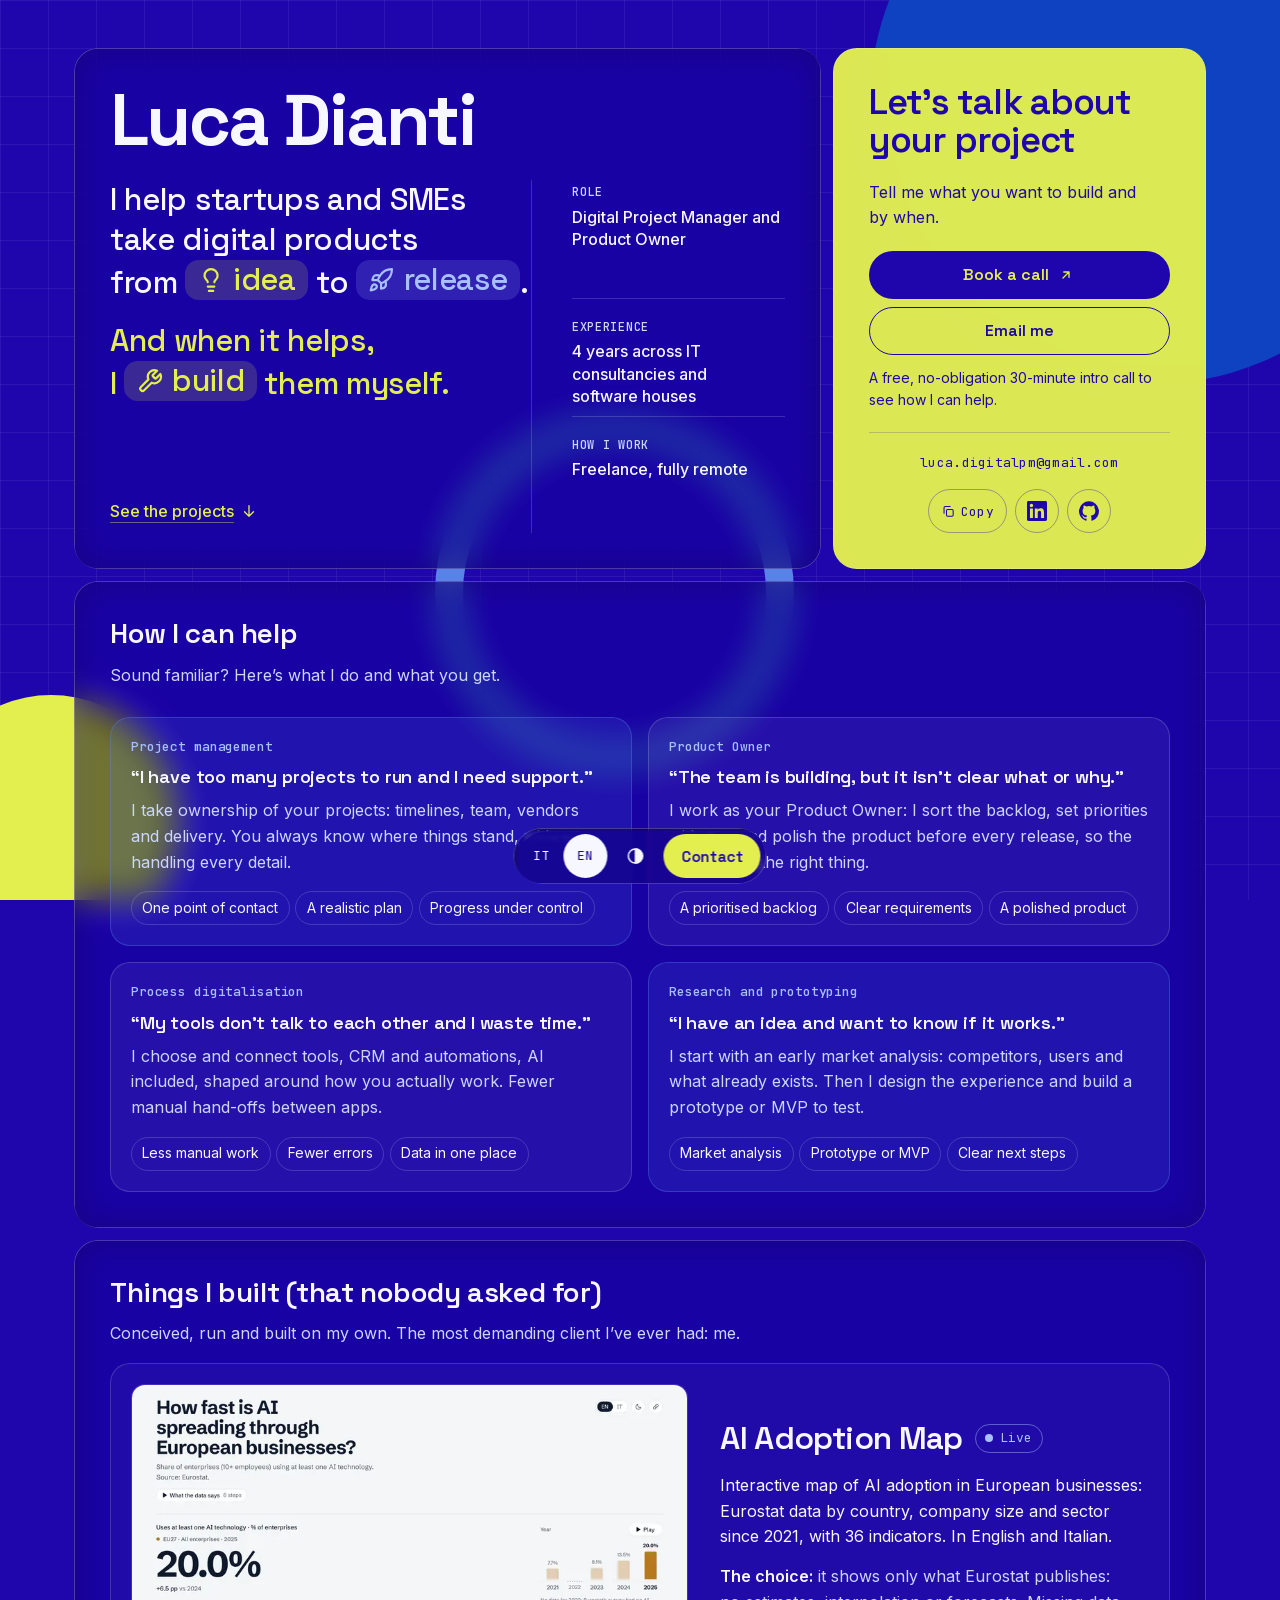
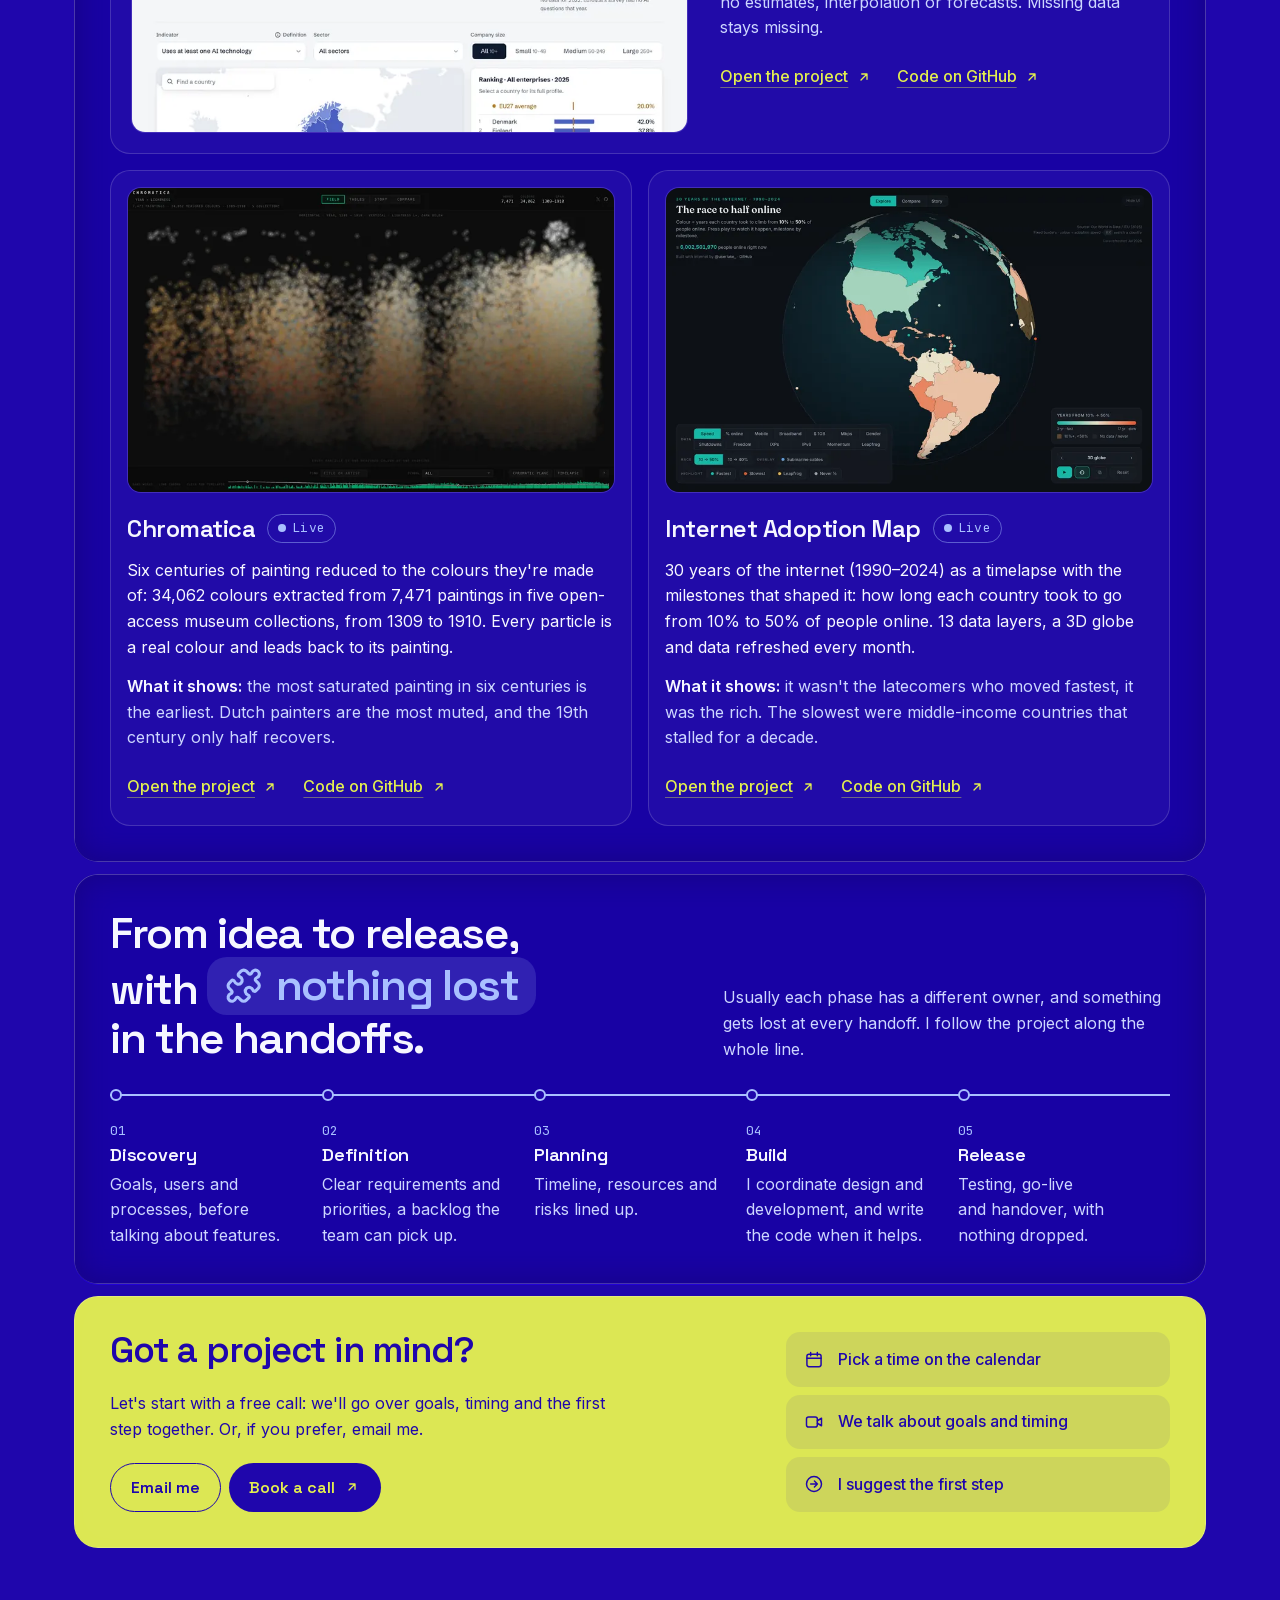
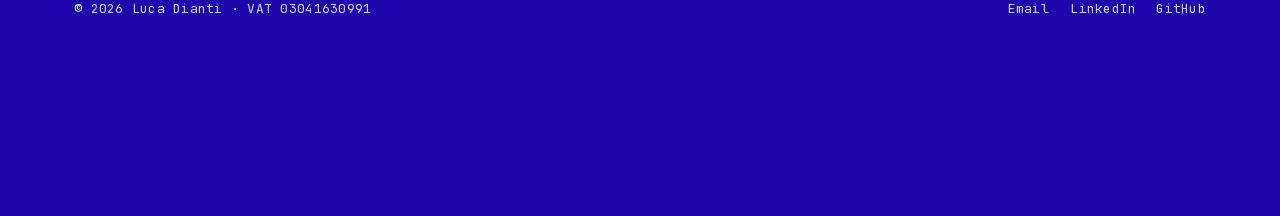
==== en/index.html @ 65075422 "Desktop: presentazione e contatti in proporzione 2:1 (contatti più largo) Co-Authored-By: Claude Opu" ====
<!doctype html>
<html lang="en">
<head>
  <meta charset="utf-8">
  <meta name="viewport" content="width=device-width, initial-scale=1">
  <title>Luca Dianti | Freelance Digital Project Manager &amp; Product Owner</title>
  <meta name="description" content="Freelance Digital Project Manager and Product Owner. I take digital products from 0 to 1 and build them too: full-stack web development, automations and AI integrations.">
  <meta name="theme-color" content="#1F06AC">
  <meta property="og:type" content="website">
  <meta property="og:title" content="Luca Dianti | Project Manager · Product Owner · Product Builder">
  <meta property="og:description" content="I help startups and SMEs take digital products from idea to release. And when it helps, I build them myself.">
  <meta property="og:locale" content="en_GB">
  <!-- URL assoluti richiesti da LinkedIn: aggiornare quando c'è un dominio -->
  <meta property="og:url" content="https://userman12.github.io/personal_portfolio/en/">
  <meta property="og:image" content="https://userman12.github.io/personal_portfolio/assets/og-image-en.png">
  <meta property="og:image:width" content="1200">
  <meta property="og:image:height" content="630">
  <meta property="og:image:alt" content="Luca Dianti: I help startups and SMEs take digital products from idea to release.">
  <meta name="twitter:card" content="summary_large_image">
  <link rel="canonical" href="https://userman12.github.io/personal_portfolio/en/">
  <link rel="alternate" hreflang="it" href="https://userman12.github.io/personal_portfolio/">
  <link rel="alternate" hreflang="en" href="https://userman12.github.io/personal_portfolio/en/">
  <link rel="alternate" hreflang="x-default" href="https://userman12.github.io/personal_portfolio/">
  <link rel="prefetch" href="../">
  <!-- Il browser non disegna la pagina finché non arriva a #ready: niente salto al cambio lingua -->
  <link rel="expect" href="#ready" blocking="render">
  <link rel="icon" href="../favicon.svg" type="image/svg+xml">
  <link rel="preload" href="../assets/fonts/inter-latin.woff2" as="font" type="font/woff2" crossorigin>
  <link rel="preload" href="../assets/fonts/space-grotesk-latin.woff2" as="font" type="font/woff2" crossorigin>
  <link rel="stylesheet" href="../style.css?v=50">
  <script>
    try {
      const t = localStorage.getItem('theme');
      if (t) {
        document.documentElement.dataset.theme = t;
        document.querySelector('meta[name="theme-color"]').content = t === 'light' ? '#f4f5fc' : '#1F06AC';
      }
    } catch (e) {}
  </script>
  <script type="application/ld+json">{"@context": "https://schema.org", "@type": "Person", "name": "Luca Dianti", "jobTitle": "Freelance Digital Project Manager and Product Owner", "description": "I help startups and SMEs take digital products from idea to release.", "url": "https://userman12.github.io/personal_portfolio/en/", "email": "mailto:luca.digitalpm@gmail.com", "address": {"@type": "PostalAddress", "addressCountry": "IT"}, "sameAs": ["https://www.linkedin.com/in/itpm222/", "https://github.com/userman12"]}</script>
</head>
<body>
  <div class="backdrop" aria-hidden="true"><span class="orb orb-1"></span><span class="orb orb-2"></span><span class="ring"></span></div>
  <div class="dock lg-glass" data-lens>
    <nav class="lang mono" aria-label="Language">
      <a href="../" hreflang="it" lang="it">IT</a>
      <a href="./" hreflang="en" aria-current="page">EN</a>
    </nav>
    <button class="icon-btn theme-btn" type="button" aria-label="Light theme" aria-pressed="false">
      <svg viewBox="0 0 24 24" aria-hidden="true"><circle cx="12" cy="12" r="8.5" fill="none" stroke="currentColor" stroke-width="1.75"/><path d="M12 3.5a8.5 8.5 0 0 1 0 17z" fill="currentColor"/></svg>
    </button>
    <a class="dock-cta" href="#contact">Contact</a>
  </div>
  <!-- Barra fissa in alto: compare quando i contatti escono dallo schermo (main.js) -->
  <header class="topbar lg-glass" inert>
    <p class="topbar-id"><strong>Luca Dianti</strong> <span class="mono muted">Digital PM · Product Owner</span></p>
    <a class="pill pill-line topbar-mail" href="mailto:luca.digitalpm@gmail.com?subject=New%20project">Email me</a>
    <a class="pill pill-solid" href="https://calendly.com/luca-digitalpm" target="_blank" rel="noopener">Book a call
      <svg viewBox="0 0 24 24" aria-hidden="true"><path d="M8 16 16 8M9 8h7v7"/></svg>
      <span class="sr-only">(opens in a new tab)</span>
    </a>
  </header>
  <main class="bento">
    <!-- Chi sono -->
    <section class="tile lg-glass tile-intro" aria-labelledby="name">
      <h1 id="name">Luca Dianti</h1>
      <p class="headline">I help startups and SMEs take digital products <span class="nowrap">from <span class="chip"><svg viewBox="0 0 24 24" aria-hidden="true"><path d="M15 14c.2-1 .7-1.7 1.5-2.5 1-.9 1.5-2.2 1.5-3.5A6 6 0 0 0 6 8c0 1 .2 2.2 1.5 3.5.7.7 1.3 1.5 1.5 2.5"/><path d="M9 18h6M10 22h4"/></svg>idea</span> to <span class="chip chip-sky"><svg viewBox="0 0 24 24" aria-hidden="true"><path d="M4.5 16.5c-1.5 1.26-2 5-2 5s3.74-.5 5-2c.71-.84.7-2.13-.09-2.91a2.18 2.18 0 0 0-2.91-.09z"/><path d="m12 15-3-3a22 22 0 0 1 2-3.950A12.88 12.88 0 0 1 22 2c0 2.72-.78 7.5-6 11a22.35 22.35 0 0 1-4 2z"/><path d="M9 12H4s.55-3.03 2-4c1.62-1.08 5 0 5 0M12 15v5s3.03-.55 4-2c1.08-1.62 0-5 0-5"/></svg>release</span>.</span> <em>And when it helps, <span class="nowrap">I <span class="chip"><svg viewBox="0 0 24 24" aria-hidden="true"><path d="M14.7 6.3a1 1 0 0 0 0 1.4l1.6 1.6a1 1 0 0 0 1.4 0l3.77-3.77a6 6 0 0 1-7.94 7.94l-6.91 6.91a2.12 2.12 0 0 1-3-3l6.91-6.91a6 6 0 0 1 7.94-7.94l-3.76 3.76z"/></svg>build</span></span> them myself.</em></p>
      <dl class="facts" aria-label="At a glance">
        <div><dt>Role</dt><dd>Digital Project Manager and Product Owner</dd></div>
        <div><dt>Experience</dt><dd>4 years across IT consultancies and software houses</dd></div>
        <div><dt>How I work</dt><dd>Freelance, fully remote</dd></div>
      </dl>
      <a class="text-link" href="#lab">See the projects
        <svg viewBox="0 0 24 24" aria-hidden="true"><path d="M12 5v14M6 13l6 6 6-6"/></svg>
      </a>
    </section>

    <!-- Contatti -->
    <section class="tile lg-glass tile-cta" aria-labelledby="contact">
      <h2 id="contact" class="cta-title">Let's talk about your project</h2>
      <p class="cta-note">Tell me what you want to build and by when.</p>
      <div class="cta-actions">
        <a class="btn btn-solid" href="https://calendly.com/luca-digitalpm" target="_blank" rel="noopener">Book a call
          <svg viewBox="0 0 24 24" aria-hidden="true"><path d="M8 16 16 8M9 8h7v7"/></svg>
          <span class="sr-only">(opens in a new tab)</span>
        </a>
        <a class="btn btn-line" href="mailto:luca.digitalpm@gmail.com?subject=New%20project">Email me</a>
      </div>
      <p class="cta-hint">A free, no-obligation 30-minute intro call to see how I can help.</p>
      <div class="cta-foot">
        <span class="mono mail">luca.digitalpm@<wbr>gmail.com</span>
        <div class="contact-row">
          <button class="copy-btn mono" type="button" data-copy="luca.digitalpm@gmail.com" data-done="Copied">
            <svg viewBox="0 0 24 24" aria-hidden="true"><rect x="9" y="9" width="11" height="11" rx="2"/><path d="M5 15V6a2 2 0 0 1 2-2h8"/></svg>
            <span class="copy-label">Copy</span>
            <svg class="check" viewBox="0 0 24 24" aria-hidden="true"><path d="M5 12.5l4.5 4.5L19 7.5"/></svg>
          </button>
          <ul class="social-icons">
            <li><a class="icon-btn" href="https://www.linkedin.com/in/itpm222/" target="_blank" rel="noopener" aria-label="LinkedIn (opens in a new tab)">
              <svg viewBox="0 0 24 24" aria-hidden="true" class="fill"><path d="M20.45 20.45h-3.55v-5.57c0-1.33-.03-3.04-1.85-3.04-1.86 0-2.14 1.45-2.14 2.94v5.67H9.35V9h3.41v1.56h.05c.48-.9 1.64-1.85 3.37-1.85 3.6 0 4.27 2.37 4.27 5.46v6.28zM5.34 7.43a2.06 2.06 0 1 1 0-4.13 2.06 2.06 0 0 1 0 4.13zm1.78 13.02H3.56V9h3.56v11.45zM22.23 0H1.77C.79 0 0 .77 0 1.73v20.54C0 23.23.79 24 1.77 24h20.45c.98 0 1.78-.77 1.78-1.73V1.73C24 .77 23.2 0 22.22 0z"/></svg>
            </a></li>
            <li><a class="icon-btn" href="https://github.com/userman12" target="_blank" rel="noopener" aria-label="GitHub (opens in a new tab)">
              <svg viewBox="0 0 24 24" aria-hidden="true" class="fill"><path d="M12 .3a12 12 0 0 0-3.8 23.38c.6.12.82-.26.82-.57l-.01-2.04c-3.34.72-4.04-1.61-4.04-1.61-.55-1.39-1.34-1.76-1.34-1.76-1.09-.74.08-.73.08-.73 1.2.09 1.84 1.24 1.84 1.24 1.07 1.83 2.8 1.3 3.49 1 .11-.78.42-1.3.76-1.6-2.67-.3-5.47-1.33-5.47-5.93 0-1.31.47-2.38 1.24-3.22-.14-.3-.54-1.52.1-3.18 0 0 1.01-.32 3.3 1.23a11.5 11.5 0 0 1 6 0c2.28-1.55 3.29-1.23 3.29-1.23.64 1.66.24 2.88.12 3.18a4.65 4.65 0 0 1 1.23 3.22c0 4.61-2.8 5.63-5.48 5.92.43.37.81 1.1.81 2.22l-.01 3.29c0 .32.21.69.82.57A12 12 0 0 0 12 .3"/></svg>
            </a></li>
          </ul>
        </div>
      </div>
      <p class="sr-only" role="status" aria-live="polite"></p>
    </section>

    <!-- Servizi -->
    <section class="tile lg-glass tile-services" aria-labelledby="services">
      <h2 id="services">How I can help</h2>
      <p class="muted services-intro">Sound familiar? Here’s what I do and what you get.</p>
      <div class="services">
        <article class="service tone-sky">
          <h3 class="mono group-role">Project management</h3>
          <p class="service-need">“I have too many projects to run and I need support.”</p>
          <p class="muted">I take ownership of your projects: timelines, team, vendors and delivery. You always know where things stand, without handling every detail.</p>
          <ul class="service-gets"><li>One point of contact</li><li>A realistic plan</li><li>Progress under control</li></ul>
        </article>
        <article class="service tone-royal">
          <h3 class="mono group-role">Product Owner</h3>
          <p class="service-need">“The team is building, but it isn’t clear what or why.”</p>
          <p class="muted">I work as your Product Owner: I sort the backlog, set priorities with you and polish the product before every release, so the team builds the right thing.</p>
          <ul class="service-gets"><li>A prioritised backlog</li><li>Clear requirements</li><li>A polished product</li></ul>
        </article>
        <article class="service tone-royal">
          <h3 class="mono group-role">Process digitalisation</h3>
          <p class="service-need">“My tools don’t talk to each other and I waste time.”</p>
          <p class="muted">I choose and connect tools, CRM and automations, AI included, shaped around how you actually work. Fewer manual hand-offs between apps.</p>
          <ul class="service-gets"><li>Less manual work</li><li>Fewer errors</li><li>Data in one place</li></ul>
        </article>
        <article class="service tone-sky">
          <h3 class="mono group-role">Research and prototyping</h3>
          <p class="service-need">“I have an idea and want to know if it works.”</p>
          <p class="muted">I start with an early market analysis: competitors, users and what already exists. Then I design the experience and build a prototype or MVP to test.</p>
          <ul class="service-gets"><li>Market analysis</li><li>Prototype or MVP</li><li>Clear next steps</li></ul>
        </article>
      </div>
    </section>

    <!-- Lab -->
    <section class="tile lg-glass tile-lab" id="lab" aria-labelledby="lab-title">
      <h2 id="lab-title">Things I built (that nobody asked for)</h2>
      <p class="muted lab-intro">Conceived, run and built on my own. The most demanding client I’ve ever had: me.</p>
      <div class="projects">
      <article class="project project-hero">
        <a class="shot" href="https://userman12.github.io/ai-adoption-map/" target="_blank" rel="noopener" tabindex="-1" aria-hidden="true">
          <img src="../assets/ai-adoption-map-800.webp" srcset="../assets/ai-adoption-map-800.webp 800w, ../assets/ai-adoption-map-1600.webp 1600w" sizes="(min-width: 1024px) 520px, 100vw" width="1600" height="1000" loading="lazy" decoding="async" alt="">
        </a>
        <div class="project-body">
          <div class="project-head">
            <h3>AI Adoption Map</h3>
            <span class="badge badge-live mono">Live</span>
          </div>
          <p>Interactive map of AI adoption in European businesses: Eurostat data by country, company size and sector since 2021, with 36 indicators. In English and Italian.</p>
          <p class="project-note muted"><strong>The choice:</strong> it shows only what Eurostat publishes: no estimates, interpolation or forecasts. Missing data stays missing.</p>
          <div class="project-links">
            <a class="text-link" href="https://userman12.github.io/ai-adoption-map/" target="_blank" rel="noopener">Open the project
              <svg viewBox="0 0 24 24" aria-hidden="true"><path d="M8 16 16 8M9 8h7v7"/></svg><span class="sr-only">(opens in a new tab)</span></a>
            <a class="text-link" href="https://github.com/userman12/ai-adoption-map" target="_blank" rel="noopener">Code on GitHub
              <svg viewBox="0 0 24 24" aria-hidden="true"><path d="M8 16 16 8M9 8h7v7"/></svg><span class="sr-only">(opens in a new tab)</span></a>
          </div>
        </div>
      </article>
      <article class="project">
        <a class="shot" href="https://userman12.github.io/chromatica/" target="_blank" rel="noopener" tabindex="-1" aria-hidden="true">
          <img src="../assets/chromatica-800.webp" srcset="../assets/chromatica-800.webp 800w, ../assets/chromatica-1600.webp 1600w" sizes="(min-width: 1024px) 520px, 100vw" width="1600" height="1000" loading="lazy" decoding="async" alt="">
        </a>
        <div class="project-body">
          <div class="project-head">
            <h3>Chromatica</h3>
            <span class="badge badge-live mono">Live</span>
          </div>
          <p>Six centuries of painting reduced to the colours they're made of: 34,062 colours extracted from 7,471 paintings in five open-access museum collections, from 1309 to 1910. Every particle is a real colour and leads back to its painting.</p>
          <p class="project-note muted"><strong>What it shows:</strong> the most saturated painting in six centuries is the earliest. Dutch painters are the most muted, and the 19th century only half recovers.</p>
          <div class="project-links">
            <a class="text-link" href="https://userman12.github.io/chromatica/" target="_blank" rel="noopener">Open the project
              <svg viewBox="0 0 24 24" aria-hidden="true"><path d="M8 16 16 8M9 8h7v7"/></svg><span class="sr-only">(opens in a new tab)</span></a>
            <a class="text-link" href="https://github.com/userman12/chromatica" target="_blank" rel="noopener">Code on GitHub
              <svg viewBox="0 0 24 24" aria-hidden="true"><path d="M8 16 16 8M9 8h7v7"/></svg><span class="sr-only">(opens in a new tab)</span></a>
          </div>
        </div>
      </article>
      <article class="project">
        <a class="shot" href="https://userman12.github.io/internet-adoption-map/" target="_blank" rel="noopener" tabindex="-1" aria-hidden="true">
          <img src="../assets/internet-adoption-map-800.webp" srcset="../assets/internet-adoption-map-800.webp 800w, ../assets/internet-adoption-map-1600.webp 1600w" sizes="(min-width: 1024px) 520px, 100vw" width="1600" height="1000" loading="lazy" decoding="async" alt="">
        </a>
        <div class="project-body">
          <div class="project-head">
            <h3>Internet Adoption Map</h3>
            <span class="badge badge-live mono">Live</span>
          </div>
          <p>30 years of the internet (1990–2024) as a timelapse with the milestones that shaped it: how long each country took to go from 10% to 50% of people online. 13 data layers, a 3D globe and data refreshed every month.</p>
          <p class="project-note muted"><strong>What it shows:</strong> it wasn't the latecomers who moved fastest, it was the rich. The slowest were middle-income countries that stalled for a decade.</p>
          <div class="project-links">
            <a class="text-link" href="https://userman12.github.io/internet-adoption-map/" target="_blank" rel="noopener">Open the project
              <svg viewBox="0 0 24 24" aria-hidden="true"><path d="M8 16 16 8M9 8h7v7"/></svg><span class="sr-only">(opens in a new tab)</span></a>
            <a class="text-link" href="https://github.com/userman12/internet-adoption-map" target="_blank" rel="noopener">Code on GitHub
              <svg viewBox="0 0 24 24" aria-hidden="true"><path d="M8 16 16 8M9 8h7v7"/></svg><span class="sr-only">(opens in a new tab)</span></a>
          </div>
        </div>
      </article>
      </div>
    </section>

    <!-- Come lavoro -->
    <section class="tile lg-glass tile-method" aria-labelledby="method">
      <div class="method-head">
        <h2 id="method">From idea to release, with <span class="chip chip-sky"><svg viewBox="0 0 24 24" aria-hidden="true"><path d="M19.44 7.85c-.05.32.06.65.29.88l1.57 1.57a2.4 2.4 0 0 1 0 3.41l-1.61 1.61a.98.98 0 0 1-.84.28c-.47-.07-.8-.48-.97-.93a2.5 2.5 0 1 0-3.21 3.21c.45.17.86.5.93.97a.98.98 0 0 1-.28.84l-1.61 1.61a2.4 2.4 0 0 1-3.410 0l-1.57-1.57a1.03 1.03 0 0 0-.88-.29c-.49.07-.84.5-1.02.97a2.5 2.5 0 1 1-3.24-3.24c.46-.18.9-.53.97-1.02a1.03 1.03 0 0 0-.29-.88l-1.57-1.57a2.4 2.4 0 0 1 0-3.41L4.23 8.77c.24-.24.58-.35.92-.3.51.08.88.53 1.07 1.01a2.5 2.5 0 1 0 3.26-3.26c-.48-.2-.93-.56-1.01-1.07-.05-.34.06-.68.3-.92l1.53-1.53a2.4 2.4 0 0 1 3.41 0l1.57 1.57c.23.23.56.34.88.29.49-.07.84-.5 1.02-.97a2.5 2.5 0 1 1 3.24 3.24c-.46.18-.9.53-.97 1.02z"/></svg>nothing lost</span> in the handoffs.</h2>
        <p class="muted">Usually each phase has a different owner, and something gets lost at every handoff. I follow the project along the whole line.</p>
      </div>
      <ol class="steps">
        <li><span class="step-n mono">01</span><h3>Discovery</h3><p>Goals, users and processes, before talking about features.</p></li>
        <li><span class="step-n mono">02</span><h3>Definition</h3><p>Clear requirements and priorities, a backlog the team can pick up.</p></li>
        <li><span class="step-n mono">03</span><h3>Planning</h3><p>Timeline, resources and risks lined up.</p></li>
        <li><span class="step-n mono">04</span><h3>Build</h3><p>I coordinate design and development, and write the code when it helps.</p></li>
        <li><span class="step-n mono">05</span><h3>Release</h3><p>Testing, go-live and handover, with nothing dropped.</p></li>
      </ol>
    </section>

    <!-- Chiusura: invito finale a contattarmi -->
    <section class="tile lg-glass tile-cta tile-end" aria-labelledby="closing">
      <h2 id="closing" class="cta-title">Got a project in mind?</h2>
      <p class="cta-note">Let's start with a free call: we'll go over goals, timing and the first step together. Or, if you prefer, email me.</p>
      <div class="cta-actions">
        <a class="btn btn-line" href="mailto:luca.digitalpm@gmail.com?subject=New%20project">Email me</a>
        <a class="btn btn-solid" href="https://calendly.com/luca-digitalpm" target="_blank" rel="noopener">Book a call
          <svg viewBox="0 0 24 24" aria-hidden="true"><path d="M8 16 16 8M9 8h7v7"/></svg>
          <span class="sr-only">(opens in a new tab)</span>
        </a>
      </div>
      <ol class="cta-steps" aria-label="How it works">
        <li><svg viewBox="0 0 24 24" aria-hidden="true"><rect x="3.5" y="5" width="17" height="15" rx="2.5"/><path d="M3.5 10h17M8 3v4M16 3v4"/></svg>Pick a time on the calendar</li>
        <li><svg viewBox="0 0 24 24" aria-hidden="true"><rect x="3" y="6" width="13" height="12" rx="2.5"/><path d="m16 10.5 5-3v9l-5-3"/></svg>We talk about goals and timing</li>
        <li><svg viewBox="0 0 24 24" aria-hidden="true"><circle cx="12" cy="12" r="9"/><path d="M8 12h8m-3.5-3.5L16 12l-3.5 3.5"/></svg>I suggest the first step</li>
      </ol>
    </section>
  </main>

  <footer class="site-foot mono">
    <p>© 2026 Luca Dianti · VAT 03041630991</p>
    <ul>
      <li><a href="mailto:luca.digitalpm@gmail.com">Email</a></li>
      <li><a href="https://www.linkedin.com/in/itpm222/" target="_blank" rel="noopener">LinkedIn</a></li>
      <li><a href="https://github.com/userman12" target="_blank" rel="noopener">GitHub</a></li>
    </ul>
  </footer>

  <!-- Senza defer: posiziona la pagina prima del primo disegno (vedi rel="expect" nell'head) -->
  <script src="../main.js?v=12"></script>
  <div id="ready" hidden></div>
  <script src="../glass.js?v=5" defer></script>
</body>
</html>
---- style.css ----
/* Bento in Liquid Glass (motore: glisse). Dark di default, light via [data-theme="light"]. */
/* Font ospitati sul sito (solo caratteri latini, file variabili): niente richieste a Google */
@font-face { font-family: 'Inter'; font-style: normal; font-weight: 400 600; font-display: swap; src: url(assets/fonts/inter-latin.woff2) format('woff2'); unicode-range: U+0000-00FF, U+0131, U+0152-0153, U+02BB-02BC, U+02C6, U+02DA, U+02DC, U+0304, U+0308, U+0329, U+2000-206F, U+20AC, U+2122, U+2191, U+2193, U+2212, U+2215, U+FEFF, U+FFFD; }
@font-face { font-family: 'JetBrains Mono'; font-style: normal; font-weight: 400 500; font-display: swap; src: url(assets/fonts/jetbrains-mono-latin.woff2) format('woff2'); unicode-range: U+0000-00FF, U+0131, U+0152-0153, U+02BB-02BC, U+02C6, U+02DA, U+02DC, U+0304, U+0308, U+0329, U+2000-206F, U+20AC, U+2122, U+2191, U+2193, U+2212, U+2215, U+FEFF, U+FFFD; }
@font-face { font-family: 'Space Grotesk'; font-style: normal; font-weight: 500 700; font-display: swap; src: url(assets/fonts/space-grotesk-latin.woff2) format('woff2'); unicode-range: U+0000-00FF, U+0131, U+0152-0153, U+02BB-02BC, U+02C6, U+02DA, U+02DC, U+0304, U+0308, U+0329, U+2000-206F, U+20AC, U+2122, U+2191, U+2193, U+2212, U+2215, U+FEFF, U+FFFD; }

:root, [data-theme="dark"] {
  /* Palette: indaco #1F06AC, blu #0F42C0, azzurro #5882E8, giallo #E3EF4F */
  --indigo: #1F06AC;
  --royal: #0F42C0;
  --sky: #5882E8;
  --yellow: #E3EF4F;
  --bg: var(--indigo);
  --line: rgb(255 255 255 / .16);
  --text: #f6f7ff;
  --muted: #cdd6ff;
  --grid: rgb(255 255 255 / .06);
  /* Vetro (variabili lette da glass.js) */
  --lg-glass: rgb(16 4 90 / .55);
  --lg-edge: rgb(255 255 255 / .14);
  --lg-drop: transparent;
  --lg-rim-shine: .22;
  --lg-blur: 18px;
  --accent: var(--yellow);
  --accent-ink: var(--yellow);
  --quiet-ink: #a9c0ff; /* etichette e decorazioni: il giallo resta per azioni e testo evidenziato */
  --on-accent: var(--indigo);
  --radius: 24px;
  --radius-sm: 14px;
  --font-head: "Space Grotesk", system-ui, sans-serif;
  --font-body: "Inter", system-ui, sans-serif;
  --font-mono: "JetBrains Mono", ui-monospace, monospace;
  color-scheme: dark;
}
[data-theme="light"] {
  --bg: #f4f5fc;
  --line: rgb(31 6 172 / .12);
  --text: #140a4a;
  --muted: #474c6e;
  --accent-ink: var(--royal);
  --quiet-ink: var(--royal);
  --grid: rgb(31 6 172 / .06);
  --lg-glass: rgb(255 255 255 / .72);
  --lg-edge: rgb(31 6 172 / .1);
  --lg-drop: rgb(31 6 172 / .08);
  --lg-rim-shine: .4;
  color-scheme: light;
}

*, *::before, *::after { box-sizing: border-box; }
/* Cambio lingua: dissolvenza tra le due pagine (Chrome, Safari 18.2+).
   Niente view-transition-name sulle barre in vetro: catturate a parte perdono vetro e angoli e appaiono come un rettangolo. */
@view-transition { navigation: auto; }
@media (prefers-reduced-motion: reduce) { @view-transition { navigation: none; } }
/* Cambio tema: tutto cambia nello stesso istante, senza transizioni sfalsate */
.theme-switching, .theme-switching * { transition: none !important; }
html { scroll-behavior: smooth; scrollbar-color: var(--line) var(--bg); accent-color: var(--accent-ink); }
body {
  margin: 0; min-height: 100vh; min-height: 100dvh;
  background: var(--bg); color: var(--text); caret-color: var(--accent-ink);
  font: 400 1rem/1.6 var(--font-body);
}
::selection { background: var(--accent); color: var(--on-accent); }
h1, h2, h3, p, ol, ul { margin: 0; }
ul, ol { list-style: none; padding: 0; }
h1, h2, h3 { text-wrap: balance; }
p, li { text-wrap: pretty; }
a { color: inherit; text-decoration: none; }
em { font-style: normal; color: var(--accent-ink); }
svg { width: 1.125em; height: 1.125em; flex: none; fill: none; stroke: currentColor; stroke-width: 1.75; stroke-linecap: round; stroke-linejoin: round; }
svg.fill { fill: currentColor; stroke: none; }
.mono { font-family: var(--font-mono); font-size: .8125rem; letter-spacing: .02em; }
.muted { color: var(--muted); }
.sr-only { position: absolute; width: 1px; height: 1px; padding: 0; margin: -1px; overflow: hidden; clip: rect(0 0 0 0); white-space: nowrap; border: 0; }
:focus-visible { outline: 2px solid var(--accent-ink); outline-offset: 3px; }
:target { scroll-margin-top: 6rem; } /* spazio per la barra fissa in alto */

/* Griglia: 1 colonna sotto i 1024px; su desktop presentazione e contatti in proporzione 2:1, il resto a tutta larghezza */
.bento {
  width: 100%; max-width: 1180px; margin: 0 auto; padding: 1rem;
  display: grid; gap: 12px; grid-template-columns: minmax(0, 1fr);
}
@media (min-width: 640px) { .bento { padding: 1.5rem; } }
@media (min-width: 1024px) {
  .bento { grid-template-columns: minmax(0, 2fr) minmax(0, 1fr); padding-top: 3rem; }
  .tile-lab, .tile-method, .tile-services { grid-column: 1 / -1; }
}

/* Sfondo: forme piene nei colori della palette dietro al vetro sfocato */
.backdrop {
  position: fixed; inset: 0; z-index: -1; overflow: hidden; pointer-events: none;
  background-color: var(--bg);
  background-image: linear-gradient(var(--grid) 1px, transparent 1px), linear-gradient(90deg, var(--grid) 1px, transparent 1px);
  background-size: 48px 48px;
}
.backdrop span { position: absolute; aspect-ratio: 1; border-radius: 50%; }
.orb-1 { width: 44vmax; top: -14vmax; right: -12vmax; background: var(--royal); }
.orb-2 { width: 20vmax; bottom: -4vmax; left: -6vmax; background: var(--yellow); }
.ring { width: 28vmax; left: 34%; top: 46%; border: 2.2vmax solid var(--sky); }
@media (prefers-reduced-motion: no-preference) {
  .orb-1 { animation: drift 28s ease-in-out infinite alternate; }
  .orb-2 { animation: drift 22s ease-in-out infinite alternate-reverse; }
  .ring { animation: drift 34s ease-in-out infinite alternate; }
}
@keyframes drift { to { transform: translate(-6vmax, 5vmax); } }

/* Vetro: regole di glisse (lg-glass); glass.js aggiunge il riflesso sul bordo.
   Niente rifrazione SVG nel backdrop-filter: su Chrome portava lo scroll a ~2 fps. */
.lg-glass {
  position: relative;
  background-color: var(--lg-glass);
  background-image: var(--lg-rim, none);
  background-size: 100% 100%;
  -webkit-backdrop-filter: blur(var(--lg-blur, 3px)) saturate(1.8);
  backdrop-filter: blur(var(--lg-blur, 3px)) saturate(1.8);
  box-shadow: inset 0 0 0 .5px var(--lg-edge), 0 1px 3px var(--lg-drop);
}
.lg-glass[data-rim] { box-shadow: 0 1px 3px var(--lg-drop); }
/* Lente glisse (Bend + Dispersion), solo Chrome: glass.js imposta --lg-filter sugli elementi con data-lens.
   Solo sulla dock: su elementi grandi lo scroll crolla (barra in alto: 40 fps, riquadri: 3 fps). */
.lg-glass[data-lens] {
  -webkit-backdrop-filter: blur(var(--lg-blur, 3px)) var(--lg-filter, saturate(1.8));
  backdrop-filter: blur(var(--lg-blur, 3px)) var(--lg-filter, saturate(1.8));
}
@media (prefers-reduced-transparency: reduce) {
  :root { --lg-glass: #150480; }
  [data-theme="light"] { --lg-glass: #ffffff; }
}

.tile {
  display: flex; flex-direction: column; gap: 1rem; min-width: 0;
  padding: 1.5rem; border-radius: var(--radius);
}
@media (min-width: 640px) { .tile { padding: 2rem; } }
@media (min-width: 1024px) { .tile { padding: 2.25rem; } }

.tile h2 { font: 600 clamp(1.375rem, 2.4vw, 1.75rem)/1.2 var(--font-head); letter-spacing: -0.015em; }
.tile h3 { font: 600 1.125rem/1.3 var(--font-head); letter-spacing: -0.01em; }

.icon-btn {
  display: grid; place-items: center; width: 44px; height: 44px; flex: none;
  background: none; border: 1px solid var(--line); border-radius: 999px;
  color: inherit; cursor: pointer; transition: border-color .2s ease, color .2s ease;
}
.icon-btn svg { width: 20px; height: 20px; }
.text-link {
  display: inline-flex; align-items: center; gap: .4rem; min-height: 44px;
  font-weight: 500; color: var(--accent-ink);
  text-decoration: underline; text-decoration-thickness: 1px; text-underline-offset: .3em;
  text-decoration-color: color-mix(in srgb, currentColor 40%, transparent);
}
.text-link:hover { text-decoration-color: currentColor; }

/* Barra in vetro fissa in basso */
.dock {
  position: fixed; z-index: 10; left: 50%; bottom: max(1rem, env(safe-area-inset-bottom));
  transform: translateX(-50%);
  display: flex; align-items: center; gap: .375rem; padding: 6px; border-radius: 999px;
  --lg-blur: 2px; --lg-glass: rgb(16 4 90 / .62);
}
@media (max-width: 639px) {
  .dock { position: static; transform: none; width: fit-content; margin: 1rem auto 0; }
}
@media (min-width: 640px) { body { padding-bottom: 5rem; } } /* spazio per la barra fissa in basso */
[data-theme="light"] .dock { --lg-glass: rgb(255 255 255 / .65); }
.dock .icon-btn { border: 0; }
.dock .icon-btn:hover, .dock .lang a:not([aria-current]):hover { background: var(--line); }
.dock-cta {
  display: grid; place-items: center; min-height: 44px; padding: 0 1.1rem; border-radius: 999px;
  background: var(--accent); color: var(--on-accent); font: 600 .9375rem/1 var(--font-head);
}

/* Barra fissa in alto (main.js toglie `inert` quando i contatti escono dallo schermo) */
.topbar {
  position: fixed; z-index: 10; top: max(.75rem, env(safe-area-inset-top)); left: 1rem; right: 1rem;
  max-width: calc(1180px - 3rem); margin: 0 auto;
  display: flex; align-items: center; gap: .5rem; padding: 6px 6px 6px 1.25rem; border-radius: 999px;
  --lg-glass: rgb(16 4 90 / .85);
}
[data-theme="light"] .topbar { --lg-glass: rgb(255 255 255 / .85); }
.topbar[inert] { opacity: 0; transform: translateY(calc(-100% - 1rem)); }
@media (prefers-reduced-motion: no-preference) {
  .topbar { transition: opacity .25s ease, transform .35s cubic-bezier(.16, 1, .3, 1); }
}
.topbar-id { flex: 1; min-width: 0; display: flex; align-items: baseline; gap: .75rem; white-space: nowrap; overflow: hidden; }
.topbar-id strong { font: 600 1.0625rem/1 var(--font-head); letter-spacing: -0.01em; }
.topbar-id span { overflow: hidden; text-overflow: ellipsis; }
.pill {
  display: inline-flex; align-items: center; gap: .4rem; flex: none; min-height: 44px; padding: 0 1.1rem;
  border-radius: 999px; font: 600 .9375rem/1 var(--font-head); white-space: nowrap;
}
.pill-solid { background: var(--accent); color: var(--on-accent); }
[data-theme="light"] .topbar .pill-solid { background: var(--indigo); color: var(--yellow); }
.pill-line { border: 1px solid var(--line); }
.pill-line:hover { border-color: var(--muted); }
@media (max-width: 639px) { .topbar-id span { display: none; } }
@media (max-width: 479px) { .topbar-mail { display: none; } }

/* Chi sono */
.lang { display: flex; border-radius: 999px; }
.lang a { display: grid; place-items: center; min-width: 44px; height: 44px; padding: 0 .5rem; border-radius: 999px; color: var(--text); }
.lang a:hover { color: var(--text); }
.lang a[aria-current="page"] { background: var(--text); color: var(--bg); cursor: default; }
.theme-btn:hover { border-color: var(--muted); }
h1 { font: 700 clamp(2.5rem, 7vw, 4.5rem)/1 var(--font-head); letter-spacing: -0.035em; margin-top: auto; padding-top: 1.5rem; }
.headline { font: 500 clamp(1.125rem, 2.2vw, 1.5rem)/1.35 var(--font-head); max-width: 32ch; letter-spacing: -0.01em; }
.headline em { display: block; margin-top: .6em; }
.facts { display: grid; gap: 1rem 2rem; margin-top: .5rem; padding-top: 1.25rem; border-top: 1px solid var(--line); }
@media (min-width: 768px) { .facts { grid-template-columns: repeat(3, minmax(0, 1fr)); } }
.facts dt { font: 500 .75rem/1.4 var(--font-mono); letter-spacing: .06em; text-transform: uppercase; color: var(--muted); margin-bottom: .3rem; }
.facts dd { margin: 0; font-weight: 500; line-height: 1.4; text-wrap: pretty; }
.tile-intro > .text-link { align-self: flex-start; }
@media (min-width: 1024px) {
  /* Desktop: nome e frase a sinistra, le tre righe a destra per tutta l'altezza */
  .tile-intro { display: grid; grid-template-columns: minmax(0, 1.5fr) minmax(0, 1fr); grid-template-rows: auto auto 1fr; gap: 1.5rem 2.5rem; }
  .tile-intro > :not(.facts, h1) { grid-column: 1; }
  .tile-intro h1 { grid-column: 1 / -1; margin-top: 0; padding-top: 0; }
  .tile-intro > .text-link { align-self: end; }
  .tile-intro .headline { font-size: clamp(1.75rem, 2.4vw, 2.125rem); line-height: 1.3; max-width: none; text-wrap: balance; }
  .facts { grid-column: 2; grid-row: 2 / -1; grid-template-columns: none; grid-auto-rows: 1fr; gap: 0; margin: 0; padding: 0 0 0 2.5rem; border-top: 0; border-left: 1px solid var(--line); }
  .facts > div { padding-top: 1.25rem; }
  .facts > div:first-child { padding-top: .25rem; }
  .facts > div + div { border-top: 1px solid var(--line); }
}

/* Pillole nel testo: icona + parola chiave su fondo colorato tenue */
.chip {
  --chip: var(--accent-ink);
  display: inline-flex; align-items: center; gap: .3em; padding: 0 .4em; border-radius: .45em;
  color: var(--chip); background: color-mix(in srgb, var(--chip) 16%, transparent);
  white-space: nowrap; line-height: 1.3;
}
.chip svg { width: .85em; height: .85em; stroke-width: 2; }
@media (max-width: 359px) { :lang(en) .headline .nowrap { white-space: normal; } } /* EN: "from idea to release." non ci sta sui telefoni più stretti */
.chip-sky { --chip: var(--quiet-ink); }
[data-theme="light"] .chip { color: var(--text); background: color-mix(in srgb, var(--yellow) 60%, transparent); }
[data-theme="light"] .chip-sky { --chip: var(--royal); color: var(--chip); background: color-mix(in srgb, var(--chip) 12%, transparent); }

/* Contatti */
.tile-cta { --lg-glass: rgb(227 239 79 / .97); color: var(--on-accent); gap: 1.25rem; }
.tile-cta :focus-visible { outline-color: var(--on-accent); }
.cta-hint { font-size: .875rem; margin-top: -.5rem; }
.tile-end { grid-column: 1 / -1; }
.tile-end .cta-actions { flex-direction: row; flex-wrap: wrap; order: 1; }
.tile-end .cta-note { max-width: 52ch; }
.cta-steps { display: grid; gap: .5rem; }
.cta-steps li { display: flex; align-items: center; gap: .9rem; padding: .9rem 1.1rem; border-radius: var(--radius-sm); background: color-mix(in srgb, var(--on-accent) 8%, transparent); font-weight: 500; }
.cta-steps svg { flex: none; width: 1.25rem; height: 1.25rem; fill: none; stroke: currentColor; stroke-width: 1.75; stroke-linecap: round; stroke-linejoin: round; }
@media (min-width: 1024px) {
  .tile-end { display: grid; grid-template-columns: minmax(0, 1fr) minmax(0, 24rem); grid-template-areas: "title steps" "note steps" "actions steps"; align-content: start; column-gap: 3rem; }
  .tile-end .cta-title { grid-area: title; }
  .tile-end .cta-note { grid-area: note; }
  .tile-end .cta-actions { grid-area: actions; }
  .tile-end .cta-steps { grid-area: steps; align-self: center; }
}
.cta-title.cta-title { font: 600 clamp(1.75rem, 3vw, 2.25rem)/1.05 var(--font-head); letter-spacing: -0.025em; }
.cta-note { max-width: 34ch; }
.cta-actions { display: flex; flex-direction: column; gap: .5rem; }
.btn {
  display: inline-flex; align-items: center; justify-content: center; gap: .5rem;
  min-height: 48px; padding: .75rem 1.25rem; border-radius: 999px;
  font: 600 1rem/1.2 var(--font-head); transition: transform .2s ease, background-color .2s ease;
}
.btn-solid { background: var(--on-accent); color: var(--accent); }
.btn-line { border: 1.5px solid currentColor; }
.btn-line:hover { background: color-mix(in srgb, var(--on-accent) 8%, transparent); }
.cta-foot { margin-top: auto; display: flex; flex-direction: column; align-items: center; text-align: center; gap: 1rem; padding-top: 1.25rem; border-top: 1px solid color-mix(in srgb, var(--on-accent) 20%, transparent); }
.contact-row { display: flex; flex-wrap: wrap; align-items: center; justify-content: center; gap: .5rem; }
.copy-btn {
  display: inline-flex; align-items: center; gap: .35rem; flex: none; min-height: 44px; padding: 0 .75rem;
  background: none; border: 1px solid color-mix(in srgb, var(--on-accent) 35%, transparent); border-radius: 999px;
  color: inherit; cursor: pointer;
}
.copy-btn:hover { border-color: var(--on-accent); }
/* Dopo il clic: testo e icona svaniscono, la spunta compare al centro (main.js aggiunge .is-copied) */
.copy-btn { position: relative; }
.copy-btn .check { position: absolute; inset: 0; margin: auto; width: 1.375em; height: 1.375em; stroke-width: 2.25; opacity: 0; transform: scale(.6); }
.copy-btn.is-copied > :not(.check) { opacity: 0; }
.copy-btn.is-copied .check { opacity: 1; transform: none; }
@media (prefers-reduced-motion: no-preference) {
  .copy-btn > * { transition: opacity .2s ease, transform .3s cubic-bezier(.34, 1.56, .64, 1); }
}
.social-icons { display: flex; gap: .5rem; }
.tile-cta .icon-btn { border-color: color-mix(in srgb, var(--on-accent) 35%, transparent); }
.tile-cta .icon-btn:hover { border-color: var(--on-accent); }
@media (min-width: 640px) and (max-width: 1023px) {
  .cta-actions { flex-direction: row; }
  .cta-foot { flex-direction: row; align-items: center; justify-content: space-between; }
}

/* Lab */
.projects { display: grid; gap: 1rem; position: relative; } /* relative: i testi .sr-only dei link restano dentro il carosello e non allargano la pagina */
.project { display: grid; align-content: start; gap: 1.25rem; padding: 1rem; border: 1px solid var(--line); border-radius: calc(var(--radius-sm) + 6px); background: color-mix(in srgb, var(--text) 4%, transparent); }
.shot { display: block; border-radius: var(--radius-sm); overflow: hidden; border: 1px solid var(--line); background: var(--bg); }
.shot img { display: block; width: 100%; height: auto; aspect-ratio: 16 / 10; object-fit: cover; object-position: top left; transition: transform .4s cubic-bezier(.16, 1, .3, 1); }
.project-body { display: flex; flex-direction: column; gap: .875rem; }
.project-head { display: flex; flex-wrap: wrap; align-items: center; gap: .5rem .75rem; }
.tile-lab .project-head h3 { font-size: clamp(1.5rem, 2.6vw, 2rem); letter-spacing: -0.02em; }
.badge { display: inline-flex; align-items: center; gap: .4rem; padding: .2rem .6rem; border: 1px solid var(--line); border-radius: 999px; color: var(--muted); }
.badge-live { color: var(--quiet-ink); border-color: color-mix(in srgb, var(--quiet-ink) 45%, transparent); }
.badge-live::before { content: ""; width: 8px; height: 8px; border-radius: 50%; background: currentColor; }
@media (prefers-reduced-motion: no-preference) {
  .badge-live::before { animation: live-blink 1.6s ease-in-out infinite; }
}
@keyframes live-blink {
  0%, 100% { opacity: 1; box-shadow: 0 0 0 0 color-mix(in srgb, currentColor 55%, transparent); }
  50% { opacity: .35; box-shadow: 0 0 0 5px transparent; }
}
.lab-intro { margin-top: -.25rem; max-width: 72ch; }
.project-note strong { color: var(--text); font-weight: 600; }
.project-links { display: flex; flex-wrap: wrap; gap: 0 1.5rem; }
@media (max-width: 767px) {
  .projects { grid-auto-flow: column; grid-auto-columns: 86%; overflow-x: auto; scroll-snap-type: x mandatory; overscroll-behavior-x: contain; scrollbar-width: none; margin-inline: -1.5rem; padding-inline: 1.5rem; scroll-padding-inline: 1.5rem; }
  .projects::-webkit-scrollbar { display: none; }
  @media (min-width: 640px) { .projects { margin-inline: -2rem; padding-inline: 2rem; scroll-padding-inline: 2rem; } }
  .project { scroll-snap-align: start; grid-template-rows: auto 1fr; }
  .project-links { margin-top: auto; }
  .tile-lab { min-width: 0; }
}
@media (min-width: 768px) {
  .projects { grid-template-columns: repeat(2, minmax(0, 1fr)); }
  .project-hero { grid-column: 1 / -1; grid-template-columns: 1.3fr 1fr; align-items: center; gap: 2rem; padding: 1.25rem; }
  .project:not(.project-hero) { grid-template-rows: auto 1fr; }
  .project:not(.project-hero) .project-head h3 { font-size: 1.5rem; }
  .project-links { margin-top: auto; }
}

/* Come lavoro: una linea continua attraversa tutte le fasi */
.tile-method { gap: 2rem; }
.method-head { display: grid; gap: .75rem; }
.tile-method h2 { font-size: clamp(1.75rem, 3.6vw, 2.75rem); line-height: 1.08; letter-spacing: -0.03em; max-width: 22ch; }
.method-head p { max-width: 58ch; }
.steps { display: grid; counter-reset: none; }
.steps li { position: relative; display: grid; gap: .35rem; align-content: start; padding: 0 0 1.75rem 1.75rem; border-left: 2px solid var(--quiet-ink); }
.steps li:last-child { padding-bottom: 0; }
.steps li::before { content: ""; position: absolute; left: -7px; top: 0; width: 12px; height: 12px; border-radius: 50%; background: var(--bg); border: 2px solid var(--quiet-ink); }
.step-n { color: var(--quiet-ink); line-height: 1; }
.steps p { color: var(--muted); }
@media (min-width: 900px) {
  .method-head { grid-template-columns: 1.3fr 1fr; align-items: end; gap: 2rem; }
  .steps { grid-template-columns: repeat(5, minmax(0, 1fr)); }
  .steps li { padding: 1.75rem 1.5rem 0 0; border-left: 0; border-top: 2px solid var(--quiet-ink); }
  .steps li::before { left: 0; top: -7px; }
  .steps li:last-child { padding-right: 0; }
}

/* Servizi */
.tile-services { gap: 1.75rem; }
.services-intro { margin-top: -1rem; }
.services { display: grid; gap: 1rem; }
@media (min-width: 1280px) {
  .services { grid-template-columns: repeat(2, minmax(0, 1fr)); }
}
.service { --tone: var(--sky); display: flex; flex-direction: column; gap: .6rem; padding: 1.25rem; border-radius: calc(var(--radius-sm) + 6px); border: 1px solid color-mix(in srgb, var(--tone) 35%, transparent); background: color-mix(in srgb, var(--tone) 14%, transparent); }
.tone-royal { --tone: var(--royal); }
@media (min-width: 1280px) {
  /* Subgrid: etichetta, frase, descrizione e tag partono alla stessa altezza nelle due card affiancate */
  .service { display: grid; grid-row: span 4; grid-template-rows: subgrid; align-content: start; }
}
/* Tema scuro: il blu reale sull'indaco non si vede, quelle card usano un velo chiaro */
:root:not([data-theme="light"]) .tone-royal { background: rgb(255 255 255 / .06); border-color: rgb(255 255 255 / .16); }
.group-role.group-role { font: 500 .8125rem/1.4 var(--font-mono); color: var(--quiet-ink); }
.service-need { font: 600 1.25rem/1.3 var(--font-head); letter-spacing: -0.01em; color: var(--text); }
/* Frase del cliente su una riga sola quando le card sono affiancate */
@media (min-width: 1280px) { .service-need { font-size: 1.125rem; } }
.service-gets { display: flex; flex-wrap: wrap; gap: .35rem; margin-top: .4rem; }
.service-gets li { padding: .3rem .65rem; border: 1px solid var(--line); border-radius: 999px; font-size: .875rem; color: var(--text); }

/* Footer */
.site-foot {
  max-width: 1180px; margin: 0 auto; padding: 1rem 1rem 6.5rem;
  display: flex; flex-wrap: wrap; align-items: center; justify-content: space-between; gap: 0 1.5rem; color: var(--muted);
}
@media (min-width: 640px) { .site-foot { padding-inline: 1.5rem; } }
.site-foot ul { display: flex; flex-wrap: wrap; gap: 0 1.25rem; }
.site-foot a { display: inline-flex; align-items: center; justify-content: center; min-height: 44px; min-width: 44px; }
@media (max-width: 639px) { .mono, .group-role.group-role { font-size: .875rem; } }
.site-foot a:hover { color: var(--text); }

@media (hover: hover) and (prefers-reduced-motion: no-preference) {
  .btn:hover { transform: translateY(-2px); }
  .project:hover .shot img { transform: scale(1.03); }
}
@media (prefers-reduced-motion: reduce) {
  html { scroll-behavior: auto; }
  .btn, .shot img { transition: none; }
}
.nowrap { white-space: nowrap; }
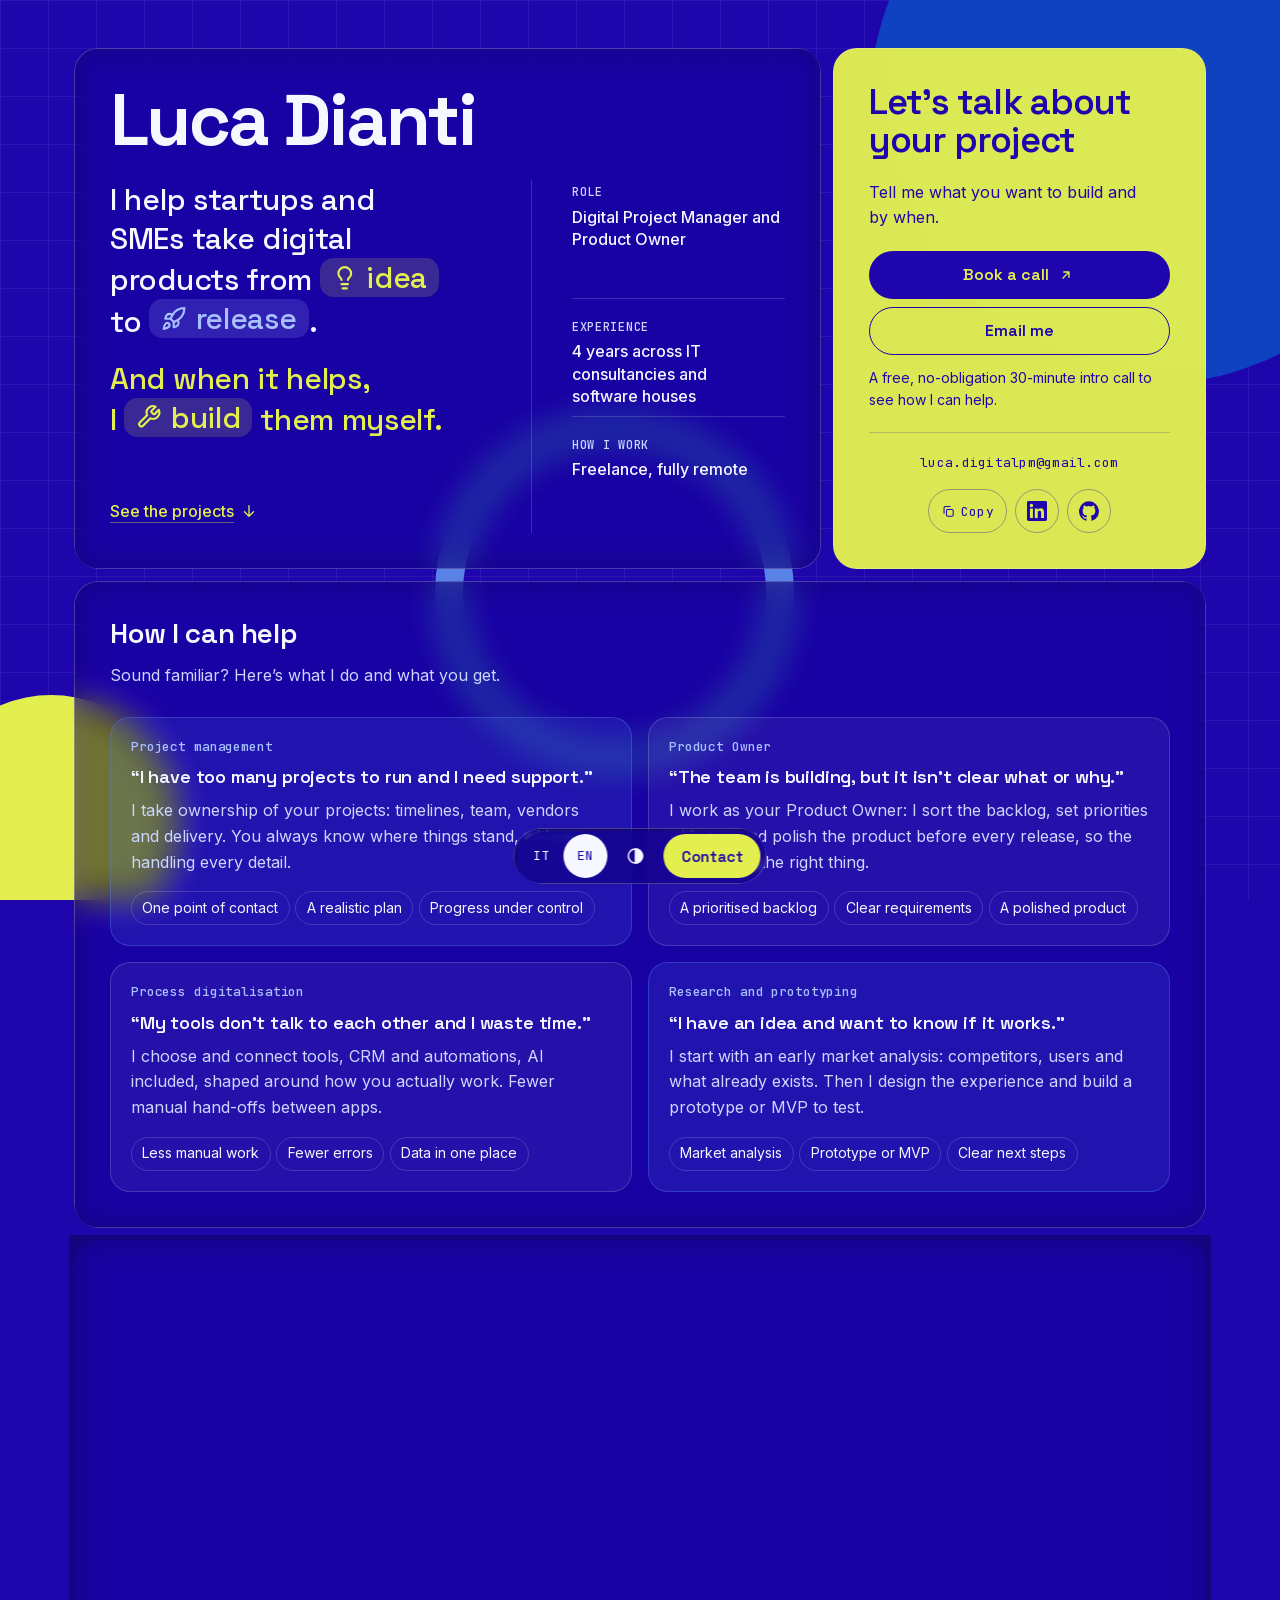
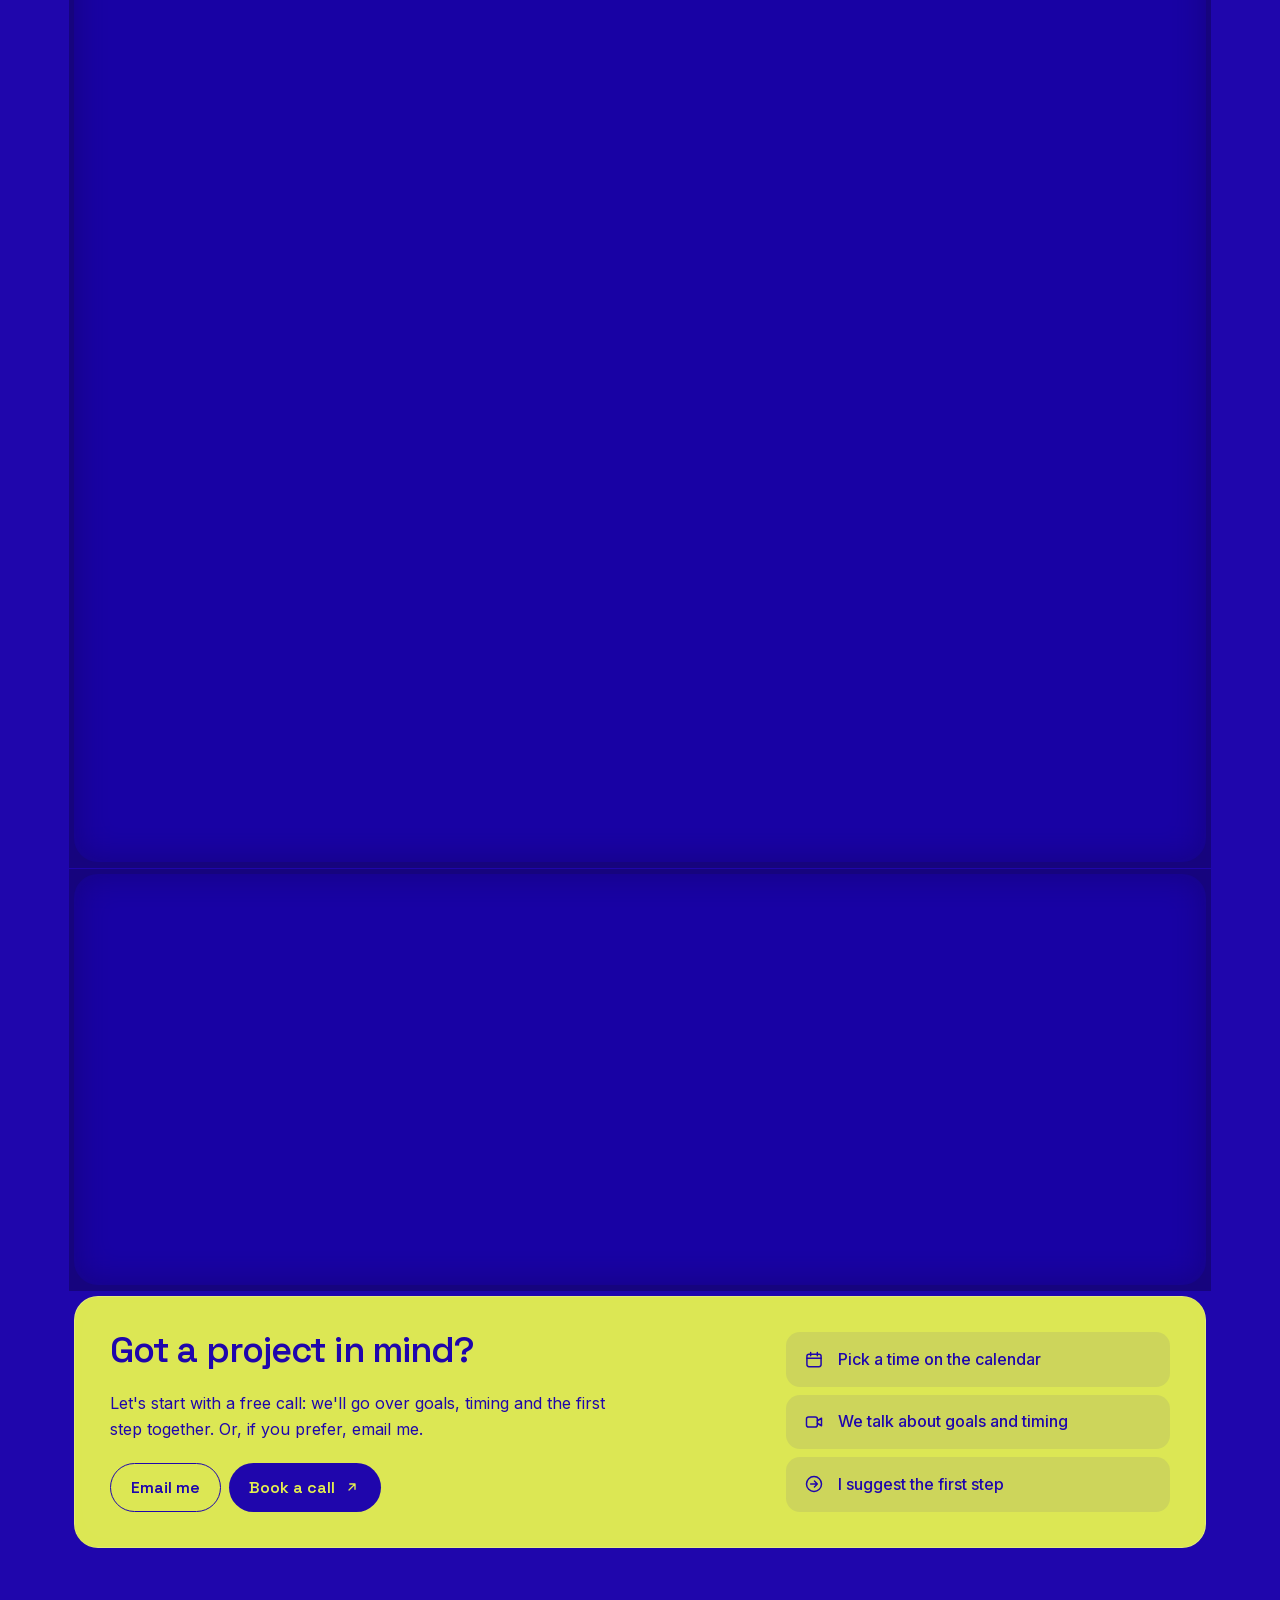
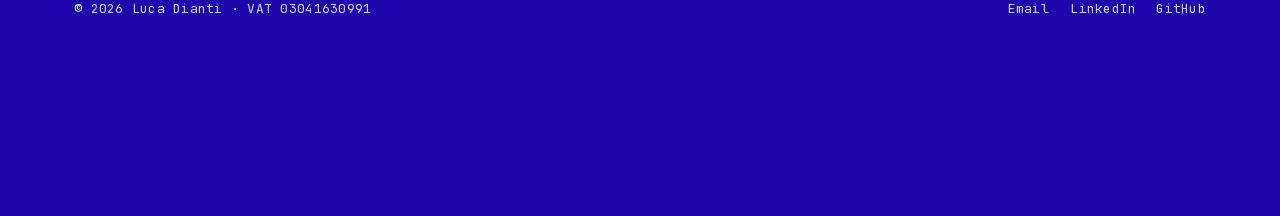
==== commit 3d3f42af: "Hero: frase a 30px in entrambe le lingue, EN "from idea / to release" può andare a capo Co-Authored-" ====
--- a/en/index.html
+++ b/en/index.html
@@ -27,7 +27,7 @@
   <link rel="icon" href="../favicon.svg" type="image/svg+xml">
   <link rel="preload" href="../assets/fonts/inter-latin.woff2" as="font" type="font/woff2" crossorigin>
   <link rel="preload" href="../assets/fonts/space-grotesk-latin.woff2" as="font" type="font/woff2" crossorigin>
-  <link rel="stylesheet" href="../style.css?v=50">
+  <link rel="stylesheet" href="../style.css?v=51">
   <script>
     try {
       const t = localStorage.getItem('theme');
@@ -64,7 +64,7 @@
     <!-- Chi sono -->
     <section class="tile lg-glass tile-intro" aria-labelledby="name">
       <h1 id="name">Luca Dianti</h1>
-      <p class="headline">I help startups and SMEs take digital products <span class="nowrap">from <span class="chip"><svg viewBox="0 0 24 24" aria-hidden="true"><path d="M15 14c.2-1 .7-1.7 1.5-2.5 1-.9 1.5-2.2 1.5-3.5A6 6 0 0 0 6 8c0 1 .2 2.2 1.5 3.5.7.7 1.3 1.5 1.5 2.5"/><path d="M9 18h6M10 22h4"/></svg>idea</span> to <span class="chip chip-sky"><svg viewBox="0 0 24 24" aria-hidden="true"><path d="M4.5 16.5c-1.5 1.26-2 5-2 5s3.74-.5 5-2c.71-.84.7-2.13-.09-2.91a2.18 2.18 0 0 0-2.91-.09z"/><path d="m12 15-3-3a22 22 0 0 1 2-3.950A12.88 12.88 0 0 1 22 2c0 2.72-.78 7.5-6 11a22.35 22.35 0 0 1-4 2z"/><path d="M9 12H4s.55-3.03 2-4c1.62-1.08 5 0 5 0M12 15v5s3.03-.55 4-2c1.08-1.62 0-5 0-5"/></svg>release</span>.</span> <em>And when it helps, <span class="nowrap">I <span class="chip"><svg viewBox="0 0 24 24" aria-hidden="true"><path d="M14.7 6.3a1 1 0 0 0 0 1.4l1.6 1.6a1 1 0 0 0 1.4 0l3.77-3.77a6 6 0 0 1-7.94 7.94l-6.91 6.91a2.12 2.12 0 0 1-3-3l6.91-6.91a6 6 0 0 1 7.94-7.94l-3.76 3.76z"/></svg>build</span></span> them myself.</em></p>
+      <p class="headline">I help startups and SMEs take digital products <span class="nowrap">from <span class="chip"><svg viewBox="0 0 24 24" aria-hidden="true"><path d="M15 14c.2-1 .7-1.7 1.5-2.5 1-.9 1.5-2.2 1.5-3.5A6 6 0 0 0 6 8c0 1 .2 2.2 1.5 3.5.7.7 1.3 1.5 1.5 2.5"/><path d="M9 18h6M10 22h4"/></svg>idea</span></span> <span class="nowrap">to <span class="chip chip-sky"><svg viewBox="0 0 24 24" aria-hidden="true"><path d="M4.5 16.5c-1.5 1.26-2 5-2 5s3.74-.5 5-2c.71-.84.7-2.13-.09-2.91a2.18 2.18 0 0 0-2.91-.09z"/><path d="m12 15-3-3a22 22 0 0 1 2-3.950A12.88 12.88 0 0 1 22 2c0 2.72-.78 7.5-6 11a22.35 22.35 0 0 1-4 2z"/><path d="M9 12H4s.55-3.03 2-4c1.62-1.08 5 0 5 0M12 15v5s3.03-.55 4-2c1.08-1.62 0-5 0-5"/></svg>release</span>.</span> <em>And when it helps, <span class="nowrap">I <span class="chip"><svg viewBox="0 0 24 24" aria-hidden="true"><path d="M14.7 6.3a1 1 0 0 0 0 1.4l1.6 1.6a1 1 0 0 0 1.4 0l3.77-3.77a6 6 0 0 1-7.94 7.94l-6.91 6.91a2.12 2.12 0 0 1-3-3l6.91-6.91a6 6 0 0 1 7.94-7.94l-3.76 3.76z"/></svg>build</span></span> them myself.</em></p>
       <dl class="facts" aria-label="At a glance">
         <div><dt>Role</dt><dd>Digital Project Manager and Product Owner</dd></div>
         <div><dt>Experience</dt><dd>4 years across IT consultancies and software houses</dd></div>
--- a/style.css
+++ b/style.css
@@ -216,7 +216,7 @@
   .tile-intro > :not(.facts, h1) { grid-column: 1; }
   .tile-intro h1 { grid-column: 1 / -1; margin-top: 0; padding-top: 0; }
   .tile-intro > .text-link { align-self: end; }
-  .tile-intro .headline { font-size: clamp(1.75rem, 2.4vw, 2.125rem); line-height: 1.3; max-width: none; text-wrap: balance; }
+  .tile-intro .headline { font-size: 1.875rem; line-height: 1.3; max-width: none; text-wrap: balance; }
   .facts { grid-column: 2; grid-row: 2 / -1; grid-template-columns: none; grid-auto-rows: 1fr; gap: 0; margin: 0; padding: 0 0 0 2.5rem; border-top: 0; border-left: 1px solid var(--line); }
   .facts > div { padding-top: 1.25rem; }
   .facts > div:first-child { padding-top: .25rem; }
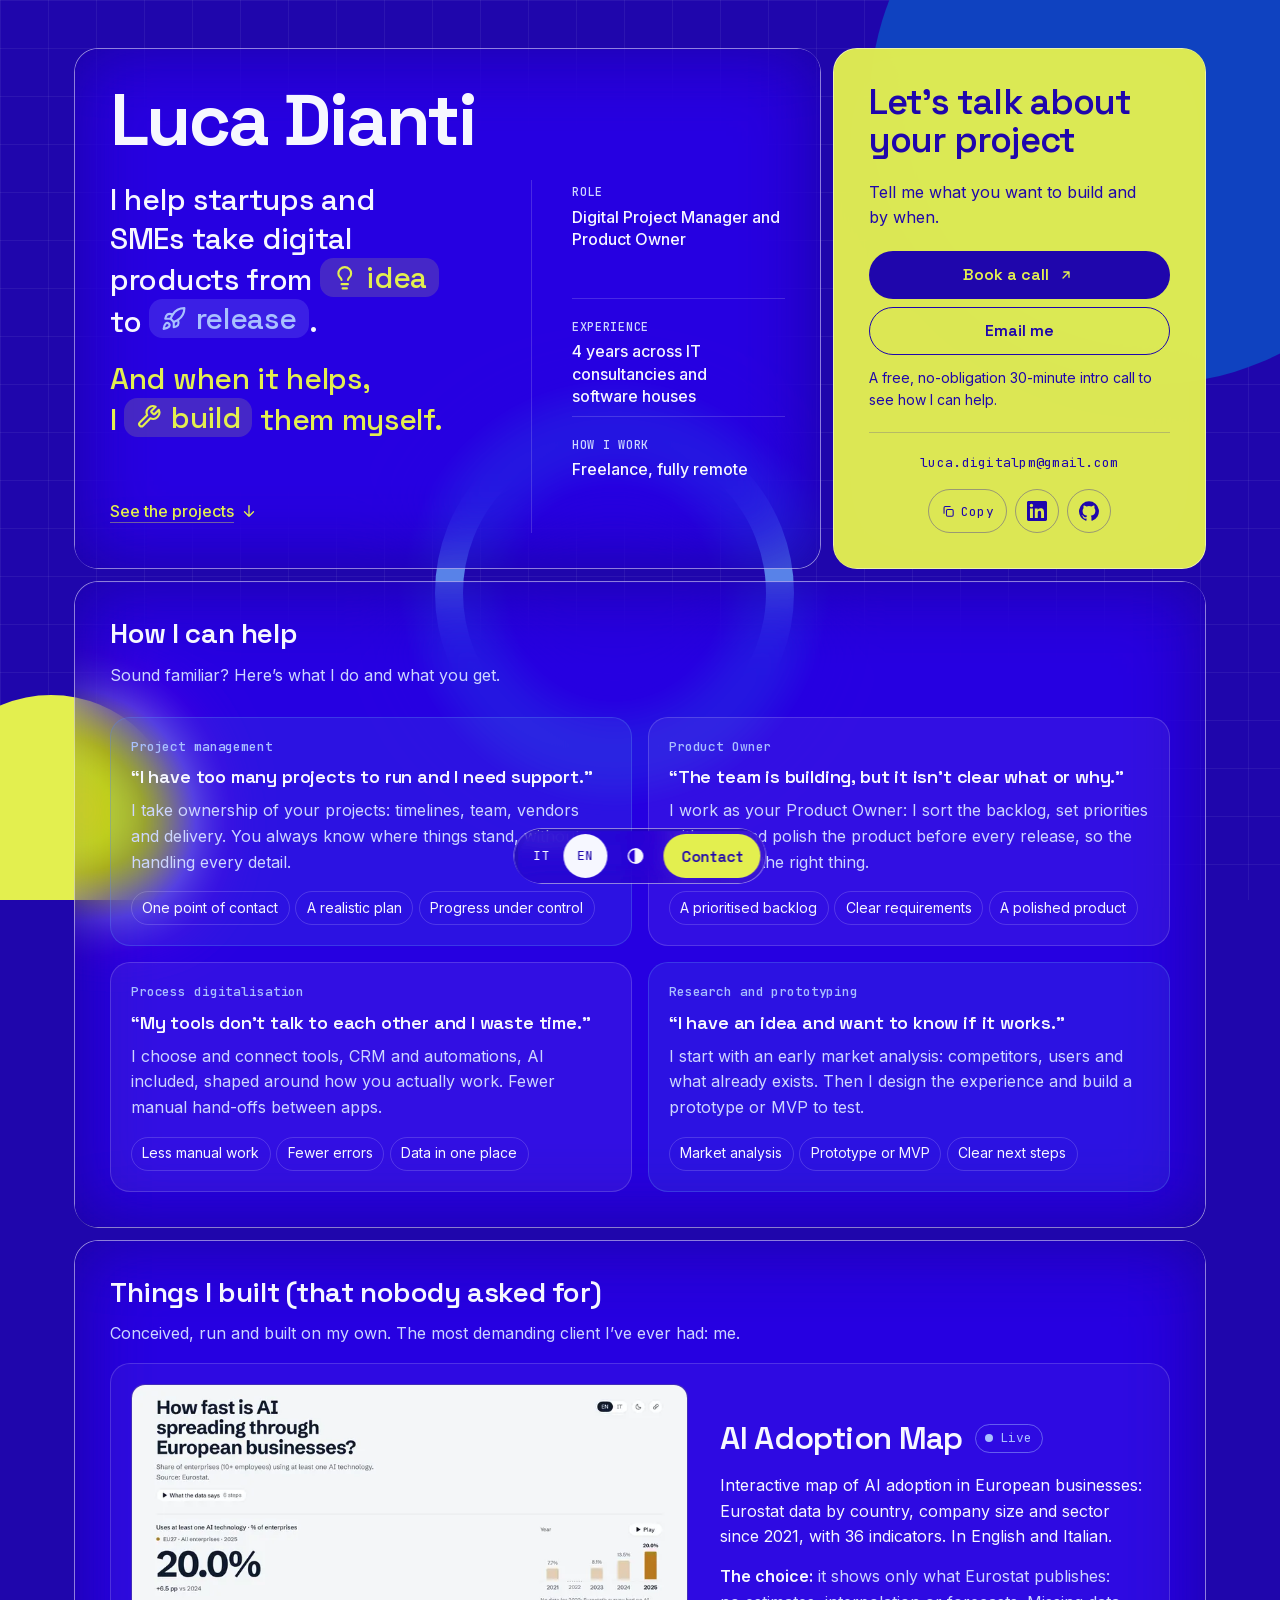
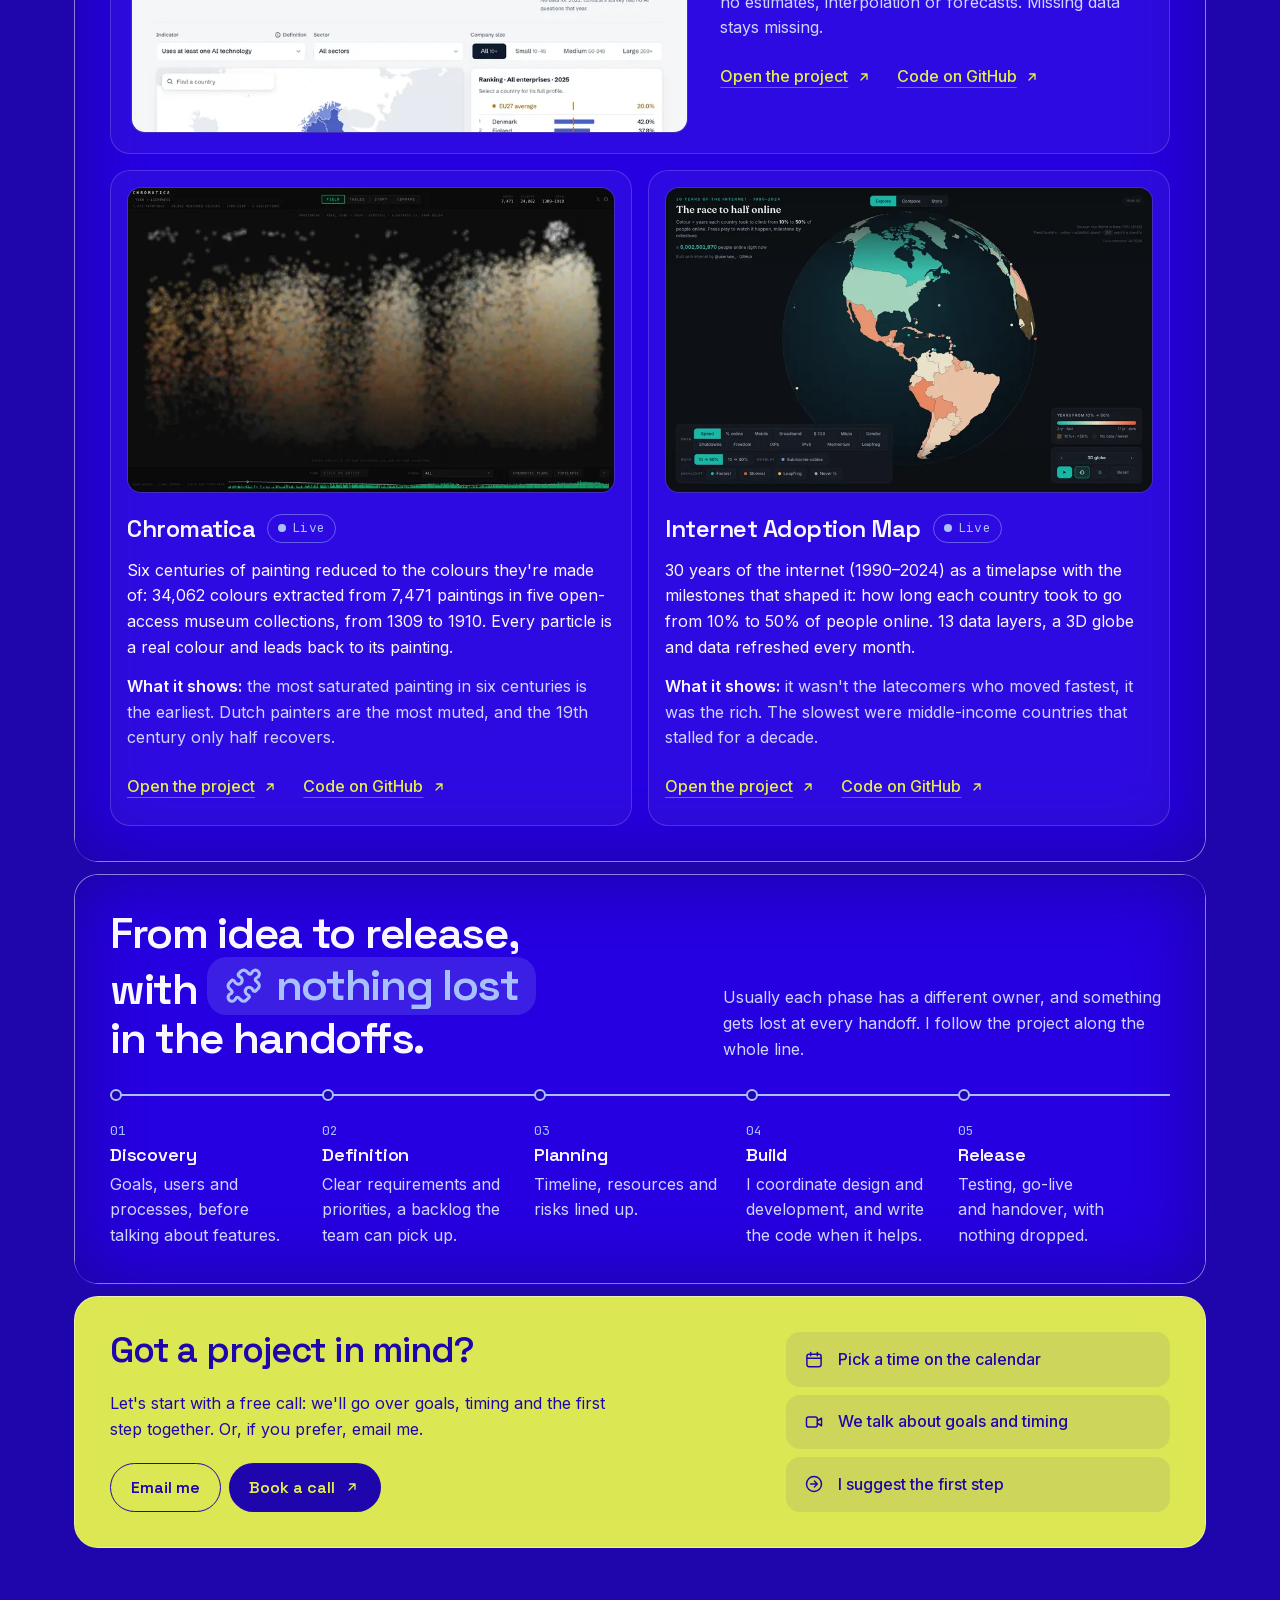
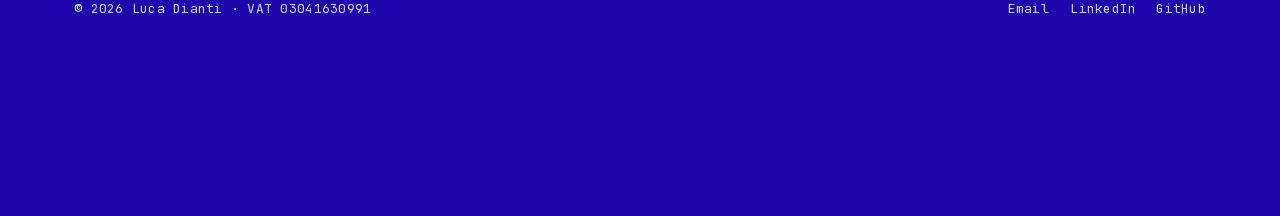
==== commit c15b024d: "Vetro più forte: riquadri più trasparenti, sfocatura 40px, riflesso e saturazione più marcati Co-Aut" ====
--- a/en/index.html
+++ b/en/index.html
@@ -27,7 +27,7 @@
   <link rel="icon" href="../favicon.svg" type="image/svg+xml">
   <link rel="preload" href="../assets/fonts/inter-latin.woff2" as="font" type="font/woff2" crossorigin>
   <link rel="preload" href="../assets/fonts/space-grotesk-latin.woff2" as="font" type="font/woff2" crossorigin>
-  <link rel="stylesheet" href="../style.css?v=51">
+  <link rel="stylesheet" href="../style.css?v=52">
   <script>
     try {
       const t = localStorage.getItem('theme');
--- a/style.css
+++ b/style.css
@@ -16,11 +16,11 @@
   --muted: #cdd6ff;
   --grid: rgb(255 255 255 / .06);
   /* Vetro (variabili lette da glass.js) */
-  --lg-glass: rgb(16 4 90 / .55);
-  --lg-edge: rgb(255 255 255 / .14);
+  --lg-glass: rgb(16 4 90 / .18);
+  --lg-edge: rgb(255 255 255 / .28);
   --lg-drop: transparent;
-  --lg-rim-shine: .22;
-  --lg-blur: 18px;
+  --lg-rim-shine: .55;
+  --lg-blur: 40px;
   --accent: var(--yellow);
   --accent-ink: var(--yellow);
   --quiet-ink: #a9c0ff; /* etichette e decorazioni: il giallo resta per azioni e testo evidenziato */
@@ -40,10 +40,10 @@
   --accent-ink: var(--royal);
   --quiet-ink: var(--royal);
   --grid: rgb(31 6 172 / .06);
-  --lg-glass: rgb(255 255 255 / .72);
+  --lg-glass: rgb(255 255 255 / .3);
   --lg-edge: rgb(31 6 172 / .1);
   --lg-drop: rgb(31 6 172 / .08);
-  --lg-rim-shine: .4;
+  --lg-rim-shine: .7;
   color-scheme: light;
 }
 
@@ -111,8 +111,8 @@
   background-color: var(--lg-glass);
   background-image: var(--lg-rim, none);
   background-size: 100% 100%;
-  -webkit-backdrop-filter: blur(var(--lg-blur, 3px)) saturate(1.8);
-  backdrop-filter: blur(var(--lg-blur, 3px)) saturate(1.8);
+  -webkit-backdrop-filter: blur(var(--lg-blur, 3px)) saturate(2.4) brightness(1.08);
+  backdrop-filter: blur(var(--lg-blur, 3px)) saturate(2.4) brightness(1.08);
   box-shadow: inset 0 0 0 .5px var(--lg-edge), 0 1px 3px var(--lg-drop);
 }
 .lg-glass[data-rim] { box-shadow: 0 1px 3px var(--lg-drop); }
@@ -156,13 +156,13 @@
   position: fixed; z-index: 10; left: 50%; bottom: max(1rem, env(safe-area-inset-bottom));
   transform: translateX(-50%);
   display: flex; align-items: center; gap: .375rem; padding: 6px; border-radius: 999px;
-  --lg-blur: 2px; --lg-glass: rgb(16 4 90 / .62);
+  --lg-blur: 10px; --lg-glass: rgb(16 4 90 / .25);
 }
 @media (max-width: 639px) {
   .dock { position: static; transform: none; width: fit-content; margin: 1rem auto 0; }
 }
 @media (min-width: 640px) { body { padding-bottom: 5rem; } } /* spazio per la barra fissa in basso */
-[data-theme="light"] .dock { --lg-glass: rgb(255 255 255 / .65); }
+[data-theme="light"] .dock { --lg-glass: rgb(255 255 255 / .3); }
 .dock .icon-btn { border: 0; }
 .dock .icon-btn:hover, .dock .lang a:not([aria-current]):hover { background: var(--line); }
 .dock-cta {
@@ -175,9 +175,9 @@
   position: fixed; z-index: 10; top: max(.75rem, env(safe-area-inset-top)); left: 1rem; right: 1rem;
   max-width: calc(1180px - 3rem); margin: 0 auto;
   display: flex; align-items: center; gap: .5rem; padding: 6px 6px 6px 1.25rem; border-radius: 999px;
-  --lg-glass: rgb(16 4 90 / .85);
-}
-[data-theme="light"] .topbar { --lg-glass: rgb(255 255 255 / .85); }
+  --lg-glass: rgb(16 4 90 / .4);
+}
+[data-theme="light"] .topbar { --lg-glass: rgb(255 255 255 / .45); }
 .topbar[inert] { opacity: 0; transform: translateY(calc(-100% - 1rem)); }
 @media (prefers-reduced-motion: no-preference) {
   .topbar { transition: opacity .25s ease, transform .35s cubic-bezier(.16, 1, .3, 1); }
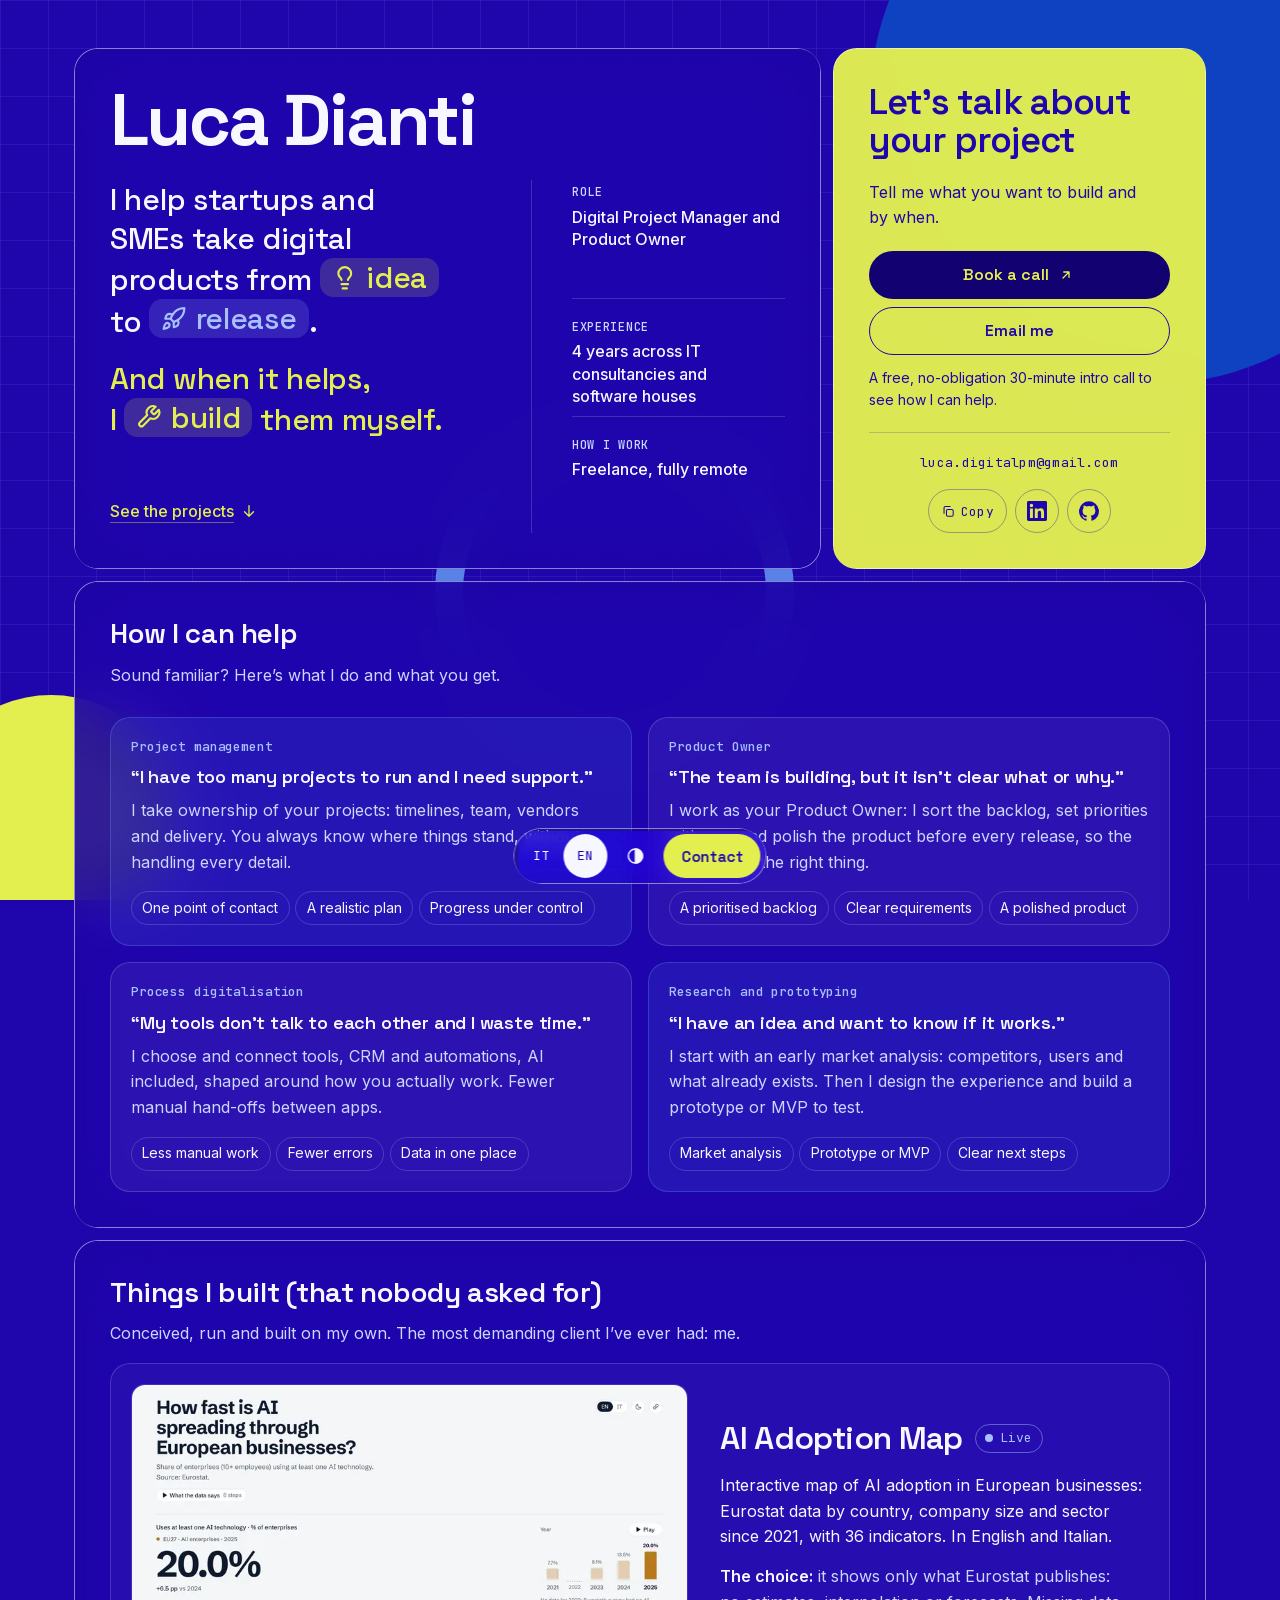
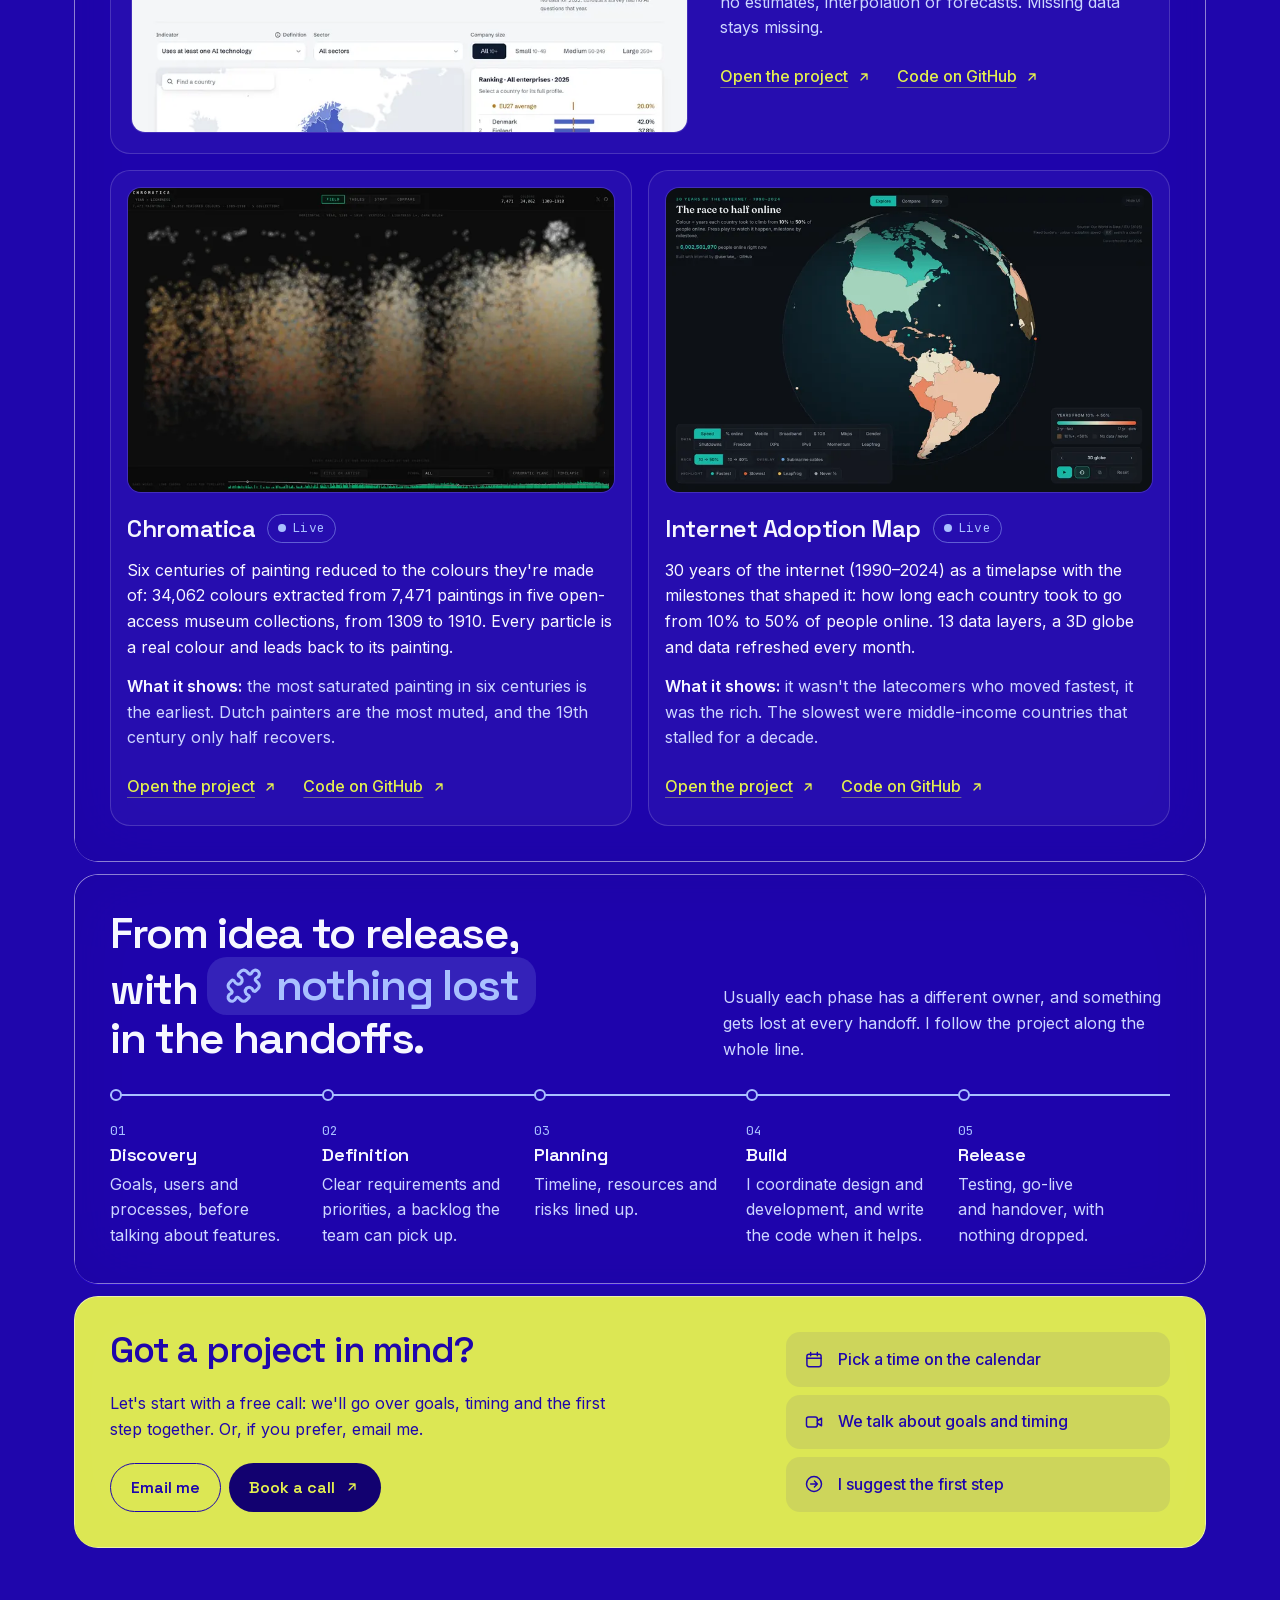
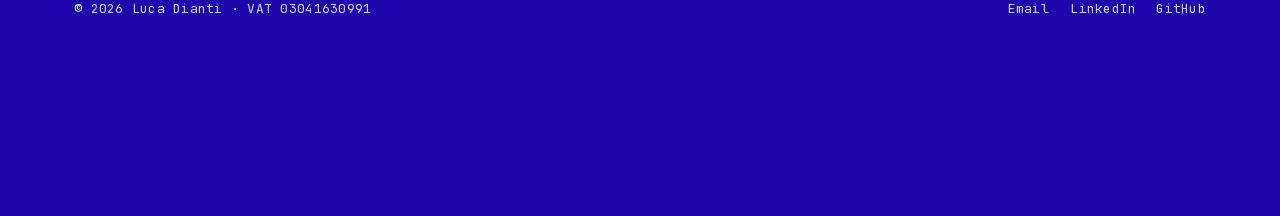
==== commit e545b017: "Riquadri sull'indaco #1F06AC, pulsante "Prenota una call" in blu notte Co-Authored-By: Claude Opus 5" ====
--- a/en/index.html
+++ b/en/index.html
@@ -27,7 +27,7 @@
   <link rel="icon" href="../favicon.svg" type="image/svg+xml">
   <link rel="preload" href="../assets/fonts/inter-latin.woff2" as="font" type="font/woff2" crossorigin>
   <link rel="preload" href="../assets/fonts/space-grotesk-latin.woff2" as="font" type="font/woff2" crossorigin>
-  <link rel="stylesheet" href="../style.css?v=52">
+  <link rel="stylesheet" href="../style.css?v=53">
   <script>
     try {
       const t = localStorage.getItem('theme');
--- a/style.css
+++ b/style.css
@@ -16,7 +16,7 @@
   --muted: #cdd6ff;
   --grid: rgb(255 255 255 / .06);
   /* Vetro (variabili lette da glass.js) */
-  --lg-glass: rgb(16 4 90 / .18);
+  --lg-glass: rgb(29 5 164 / .9); /* dopo il filtro del vetro risulta #1F06AC, l'indaco del pulsante */
   --lg-edge: rgb(255 255 255 / .28);
   --lg-drop: transparent;
   --lg-rim-shine: .55;
@@ -123,7 +123,7 @@
   backdrop-filter: blur(var(--lg-blur, 3px)) var(--lg-filter, saturate(1.8));
 }
 @media (prefers-reduced-transparency: reduce) {
-  :root { --lg-glass: #150480; }
+  :root { --lg-glass: #1F06AC; }
   [data-theme="light"] { --lg-glass: #ffffff; }
 }
 
@@ -261,7 +261,7 @@
   min-height: 48px; padding: .75rem 1.25rem; border-radius: 999px;
   font: 600 1rem/1.2 var(--font-head); transition: transform .2s ease, background-color .2s ease;
 }
-.btn-solid { background: var(--on-accent); color: var(--accent); }
+.btn-solid { background: #120170; color: var(--accent); } /* blu notte */
 .btn-line { border: 1.5px solid currentColor; }
 .btn-line:hover { background: color-mix(in srgb, var(--on-accent) 8%, transparent); }
 .cta-foot { margin-top: auto; display: flex; flex-direction: column; align-items: center; text-align: center; gap: 1rem; padding-top: 1.25rem; border-top: 1px solid color-mix(in srgb, var(--on-accent) 20%, transparent); }
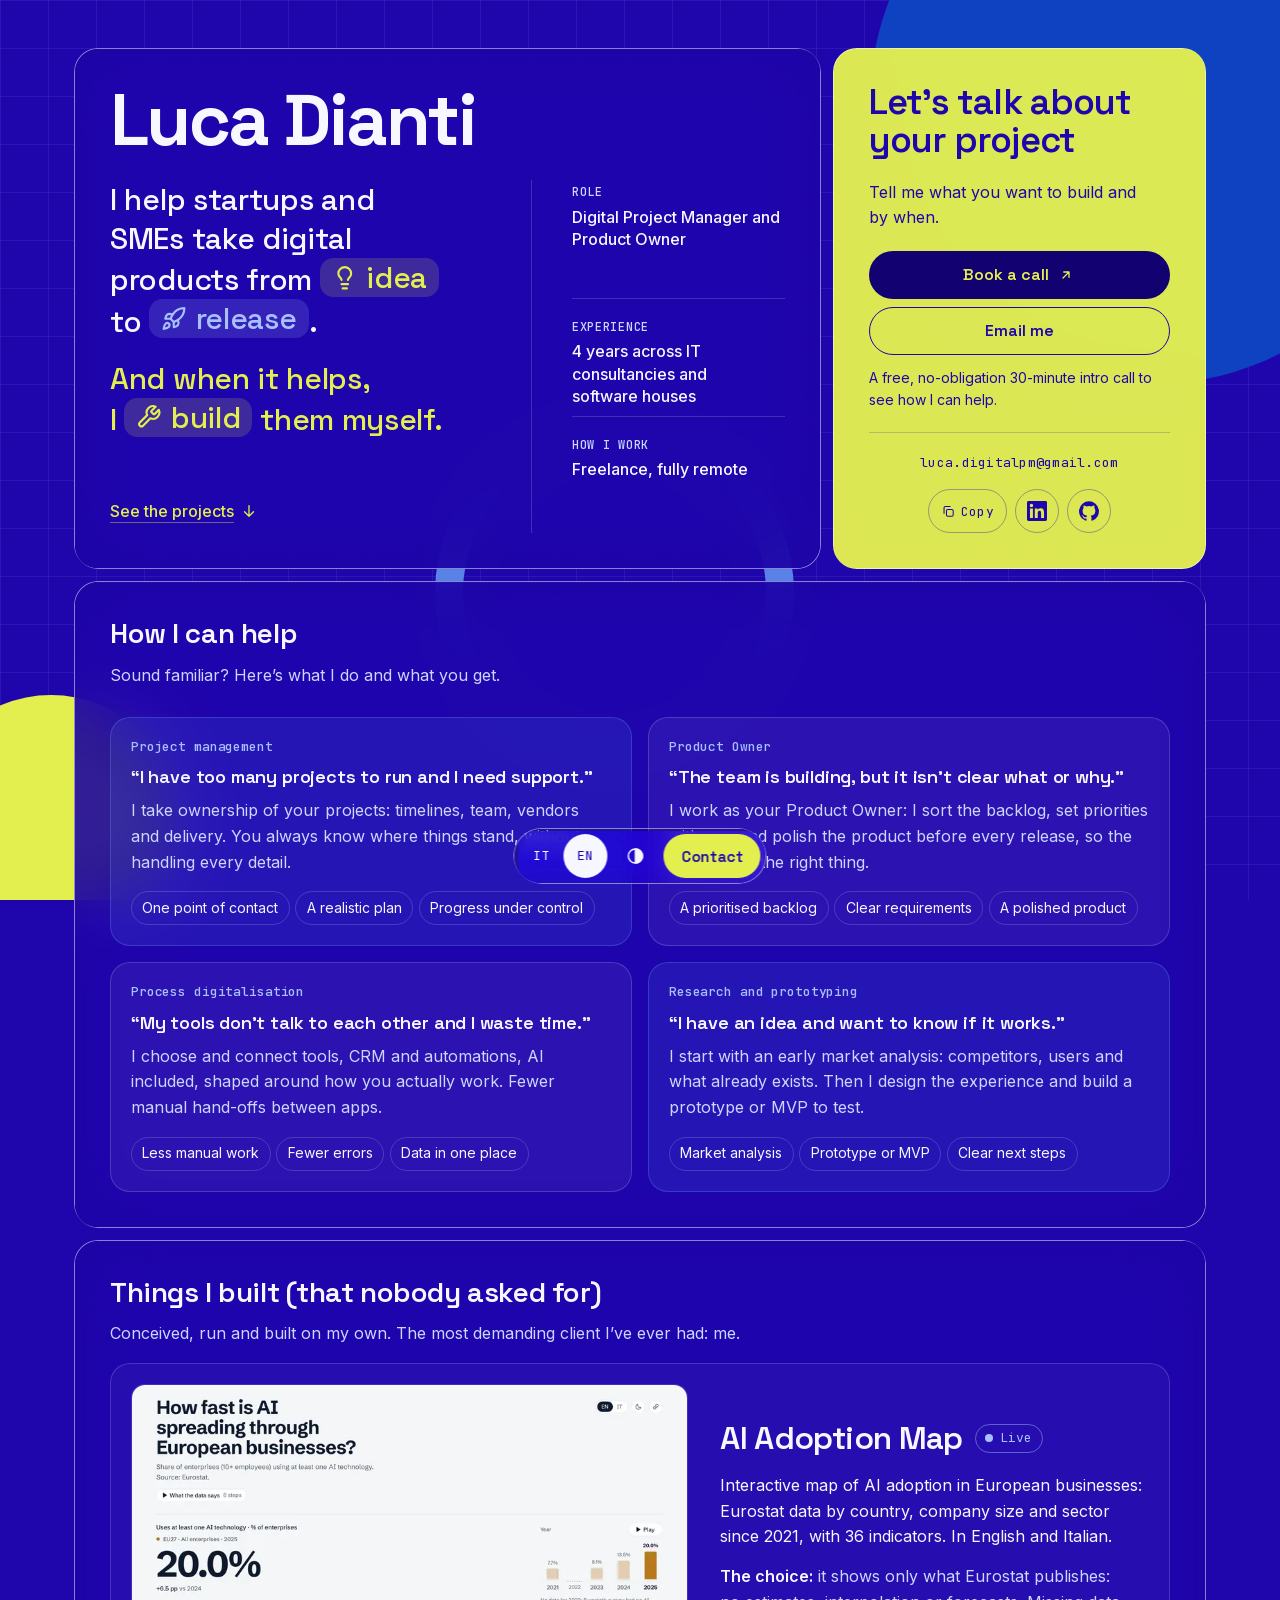
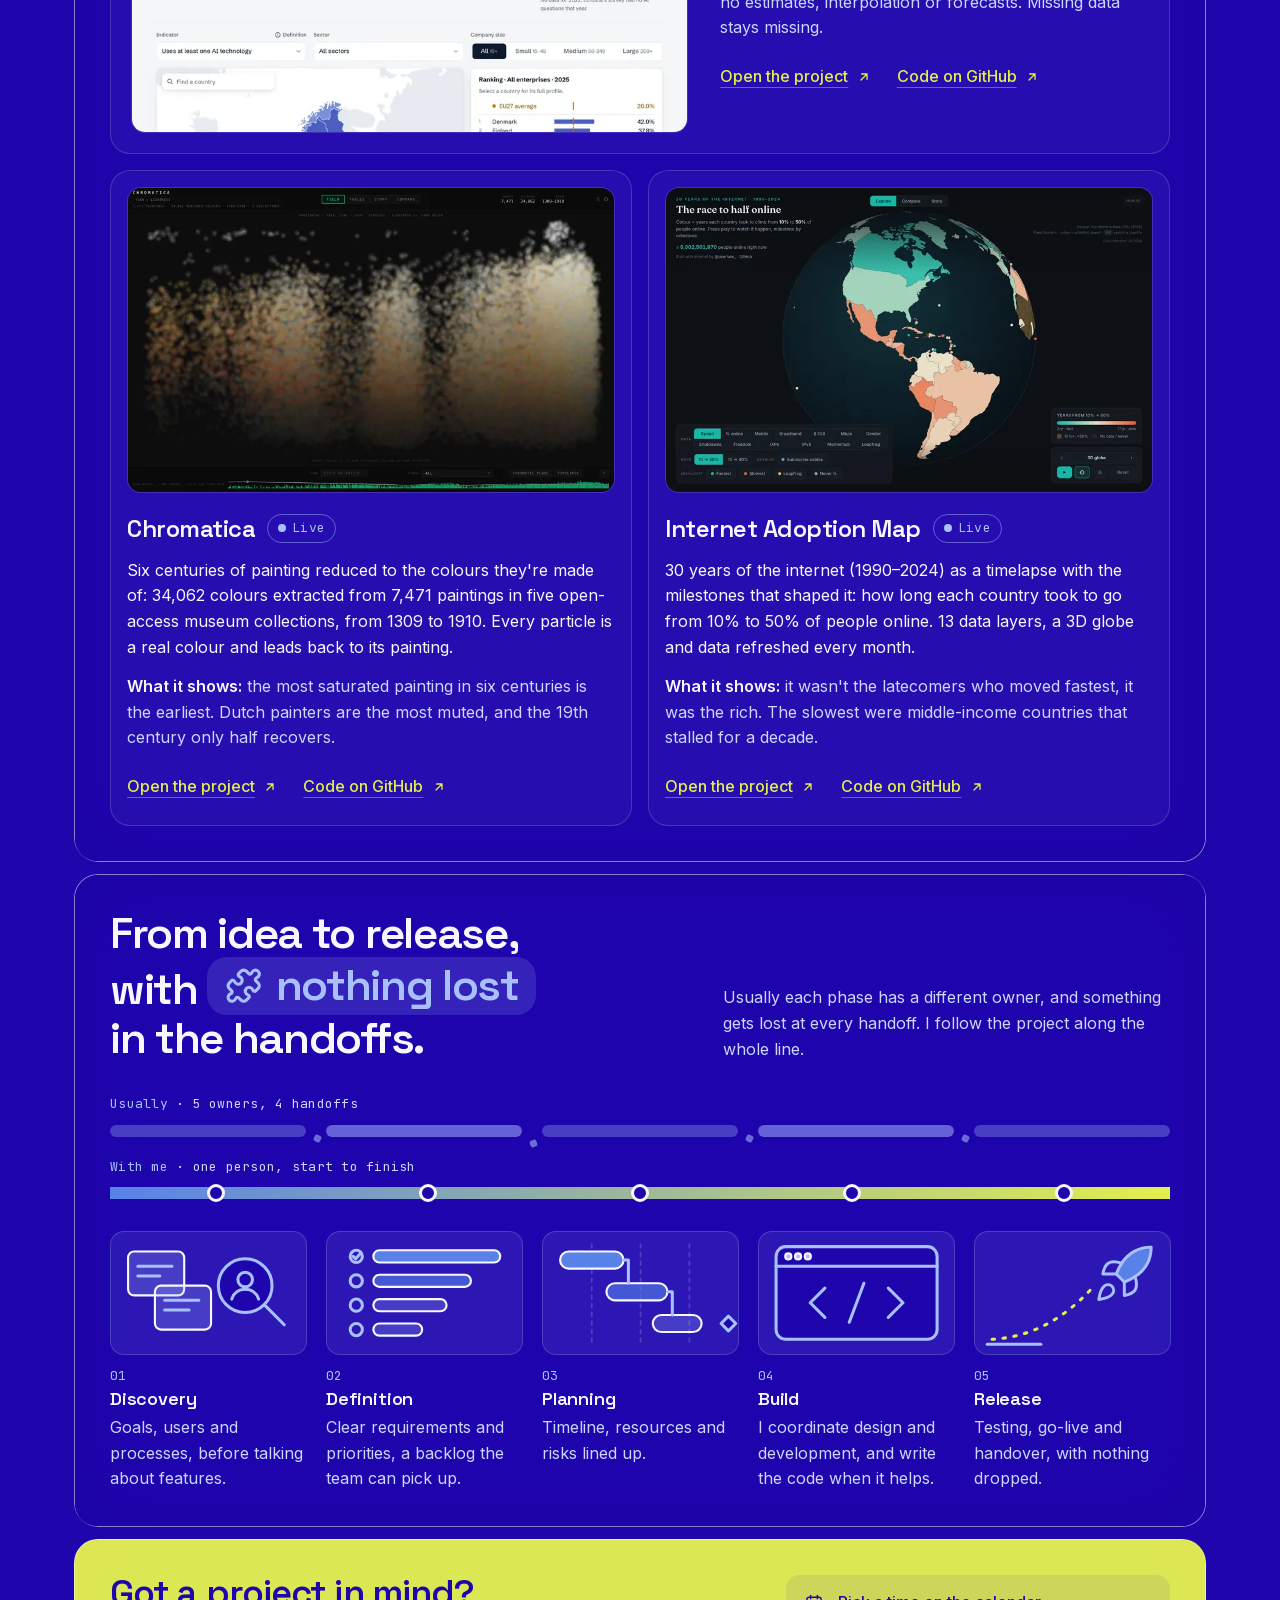
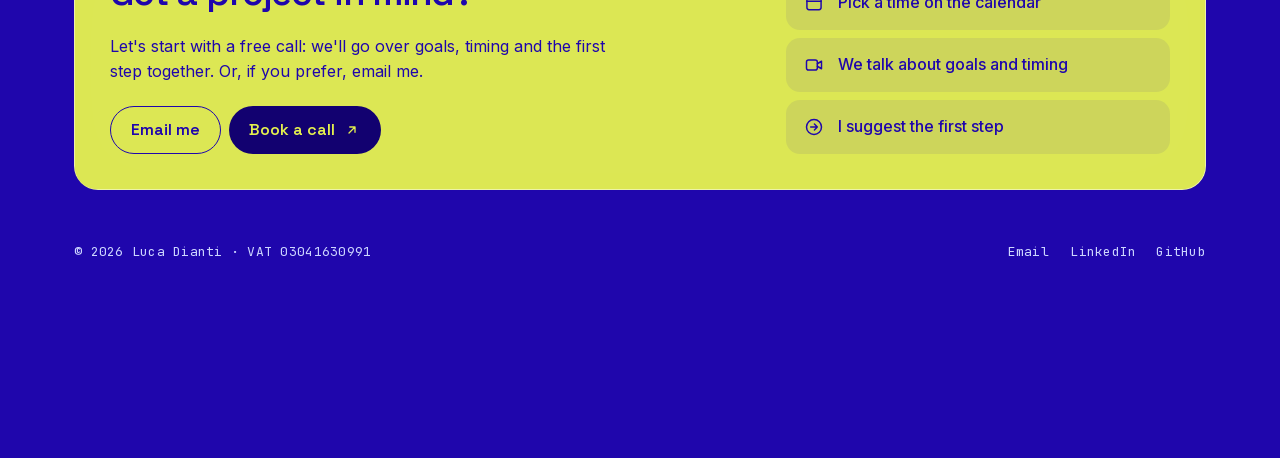
==== commit 4b21459a: "Metodo: corsie "di solito / con me" e un disegno per ogni fase Co-Authored-By: Claude Opus 5.5 <nore" ====
--- a/en/index.html
+++ b/en/index.html
@@ -27,7 +27,7 @@
   <link rel="icon" href="../favicon.svg" type="image/svg+xml">
   <link rel="preload" href="../assets/fonts/inter-latin.woff2" as="font" type="font/woff2" crossorigin>
   <link rel="preload" href="../assets/fonts/space-grotesk-latin.woff2" as="font" type="font/woff2" crossorigin>
-  <link rel="stylesheet" href="../style.css?v=53">
+  <link rel="stylesheet" href="../style.css?v=54">
   <script>
     try {
       const t = localStorage.getItem('theme');
@@ -211,12 +211,16 @@
         <h2 id="method">From idea to release, with <span class="chip chip-sky"><svg viewBox="0 0 24 24" aria-hidden="true"><path d="M19.44 7.85c-.05.32.06.65.29.88l1.57 1.57a2.4 2.4 0 0 1 0 3.41l-1.61 1.61a.98.98 0 0 1-.84.28c-.47-.07-.8-.48-.97-.93a2.5 2.5 0 1 0-3.21 3.21c.45.17.86.5.93.97a.98.98 0 0 1-.28.84l-1.61 1.61a2.4 2.4 0 0 1-3.410 0l-1.57-1.57a1.03 1.03 0 0 0-.88-.29c-.49.07-.84.5-1.02.97a2.5 2.5 0 1 1-3.24-3.24c.46-.18.9-.53.97-1.02a1.03 1.03 0 0 0-.29-.88l-1.57-1.57a2.4 2.4 0 0 1 0-3.41L4.23 8.77c.24-.24.58-.35.92-.3.51.08.88.53 1.07 1.01a2.5 2.5 0 1 0 3.26-3.26c-.48-.2-.93-.56-1.01-1.07-.05-.34.06-.68.3-.92l1.53-1.53a2.4 2.4 0 0 1 3.41 0l1.57 1.57c.23.23.56.34.88.29.49-.07.84-.5 1.02-.97a2.5 2.5 0 1 1 3.24 3.24c-.46.18-.9.53-.97 1.02z"/></svg>nothing lost</span> in the handoffs.</h2>
         <p class="muted">Usually each phase has a different owner, and something gets lost at every handoff. I follow the project along the whole line.</p>
       </div>
+      <div class="lanes" role="img" aria-label="Comparison: usually the project moves between five owners and something gets lost at every handoff; with me it stays one continuous line.">
+        <div class="lane lane-split"><span class="lane-label mono">Usually<span class="lane-note"> · 5 owners, 4 handoffs</span></span><div class="lane-track"><i></i><i></i><i></i><i></i><i></i></div></div>
+        <div class="lane lane-one"><span class="lane-label mono">With me<span class="lane-note"> · one person, start to finish</span></span><div class="lane-track"><i></i><i></i><i></i><i></i><i></i></div></div>
+      </div>
       <ol class="steps">
-        <li><span class="step-n mono">01</span><h3>Discovery</h3><p>Goals, users and processes, before talking about features.</p></li>
-        <li><span class="step-n mono">02</span><h3>Definition</h3><p>Clear requirements and priorities, a backlog the team can pick up.</p></li>
-        <li><span class="step-n mono">03</span><h3>Planning</h3><p>Timeline, resources and risks lined up.</p></li>
-        <li><span class="step-n mono">04</span><h3>Build</h3><p>I coordinate design and development, and write the code when it helps.</p></li>
-        <li><span class="step-n mono">05</span><h3>Release</h3><p>Testing, go-live and handover, with nothing dropped.</p></li>
+        <li><div class="step-art" aria-hidden="true"><svg viewBox="0 0 160 100"><rect class="soft" x="14" y="16" width="46" height="36" rx="5"/><rect class="soft" x="36" y="44" width="46" height="36" rx="5"/><path class="ink" d="M22 28h28M22 36h18M44 56h28M44 64h20"/><circle class="ink bg" cx="110" cy="44" r="22"/><circle class="ink" cx="110" cy="39" r="6"/><path class="ink" d="M99 55c2-6 6-8 11-8s9 2 11 8M126 60l16 16"/></svg></div><span class="step-n mono">01</span><h3>Discovery</h3><p>Goals, users and processes, before talking about features.</p></li>
+        <li><div class="step-art" aria-hidden="true"><svg viewBox="0 0 160 100"><g class="ink"><circle cx="24" cy="20" r="5"/><circle cx="24" cy="40" r="5"/><circle cx="24" cy="60" r="5"/><circle cx="24" cy="80" r="5"/></g><rect class="hl" x="38" y="15" width="104" height="10" rx="5"/><rect class="hl hl-2" x="38" y="35" width="80" height="10" rx="5"/><rect class="soft" x="38" y="55" width="60" height="10" rx="5"/><rect class="soft" x="38" y="75" width="40" height="10" rx="5"/><path class="ink" d="m21.5 20 2 2 3.5-4"/></svg></div><span class="step-n mono">02</span><h3>Definition</h3><p>Clear requirements and priorities, a backlog the team can pick up.</p></li>
+        <li><div class="step-art" aria-hidden="true"><svg viewBox="0 0 160 100"><path class="grid-l" d="M40 10v80M80 10v80M120 10v80"/><rect class="hl" x="14" y="16" width="52" height="14" rx="7"/><rect class="hl hl-2" x="52" y="42" width="50" height="14" rx="7"/><rect class="soft" x="90" y="68" width="40" height="14" rx="7"/><path class="ink" d="M66 23h4v19M102 49h4v19"/><path class="ink bg" d="m146 75 6-6 6 6-6 6z"/></svg></div><span class="step-n mono">03</span><h3>Planning</h3><p>Timeline, resources and risks lined up.</p></li>
+        <li><div class="step-art" aria-hidden="true"><svg viewBox="0 0 160 100"><rect class="ink bg" x="14" y="12" width="132" height="76" rx="8"/><path class="ink" d="M14 28h132"/><g class="dot"><circle cx="24" cy="20" r="2.5"/><circle cx="32" cy="20" r="2.5"/><circle cx="40" cy="20" r="2.5"/></g><path class="ink" d="m54 46-12 12 12 12M106 46l12 12-12 12M86 42 74 74"/></svg></div><span class="step-n mono">04</span><h3>Build</h3><p>I coordinate design and development, and write the code when it helps.</p></li>
+        <li><div class="step-art" aria-hidden="true"><svg viewBox="0 0 160 100"><path class="trail" d="M14 88C44 86 70 74 96 46"/><path class="ink" d="M10 92h44"/><g transform="translate(96 8) scale(2.2)"><path class="ink thin" d="M4.5 16.5c-1.5 1.26-2 5-2 5s3.74-.5 5-2c.71-.84.7-2.13-.09-2.91a2.18 2.18 0 0 0-2.91-.09z"/><path class="ink thin hlf" d="m12 15-3-3a22 22 0 0 1 2-3.95A12.88 12.88 0 0 1 22 2c0 2.72-.78 7.5-6 11a22.35 22.35 0 0 1-4 2z"/><path class="ink thin" d="M9 12H4s.55-3.03 2-4c1.62-1.08 5 0 5 0M12 15v5s3.03-.55 4-2c1.08-1.62 0-5 0-5"/></g></svg></div><span class="step-n mono">05</span><h3>Release</h3><p>Testing, go-live and handover, with nothing dropped.</p></li>
       </ol>
     </section>
 
--- a/style.css
+++ b/style.css
@@ -330,18 +330,44 @@
 .method-head { display: grid; gap: .75rem; }
 .tile-method h2 { font-size: clamp(1.75rem, 3.6vw, 2.75rem); line-height: 1.08; letter-spacing: -0.03em; max-width: 22ch; }
 .method-head p { max-width: 58ch; }
-.steps { display: grid; counter-reset: none; }
-.steps li { position: relative; display: grid; gap: .35rem; align-content: start; padding: 0 0 1.75rem 1.75rem; border-left: 2px solid var(--quiet-ink); }
-.steps li:last-child { padding-bottom: 0; }
-.steps li::before { content: ""; position: absolute; left: -7px; top: 0; width: 12px; height: 12px; border-radius: 50%; background: var(--bg); border: 2px solid var(--quiet-ink); }
+/* Corsie: di solito il progetto si spezza tra 5 responsabili, con me resta una linea */
+.lanes { display: grid; gap: 1.25rem; }
+.lane { display: grid; gap: .6rem; }
+.lane-label { color: var(--quiet-ink); }
+.lane-note { color: var(--muted); }
+.lane-track { display: grid; grid-template-columns: repeat(5, minmax(0, 1fr)); gap: 14px; height: 12px; }
+.lane-track i { position: relative; border-radius: 99px; }
+.lane-split i { background: color-mix(in srgb, var(--quiet-ink) 30%, transparent); }
+.lane-split i:nth-child(2n) { background: color-mix(in srgb, var(--quiet-ink) 50%, transparent); }
+/* pezzi che cadono nei passaggi */
+.lane-split i:not(:last-child)::after { content: ""; position: absolute; right: -11px; top: 10px; width: 7px; height: 7px; border-radius: 2px; background: color-mix(in srgb, var(--quiet-ink) 55%, transparent); transform: rotate(25deg); }
+.lane-split i:nth-child(2)::after { top: 15px; transform: rotate(-20deg); }
+.lane-one .lane-track { gap: 0; background: linear-gradient(90deg, var(--sky), var(--accent-ink)); }
+.lane-one i::before { content: ""; position: absolute; left: 50%; top: 50%; width: 18px; height: 18px; margin: -9px 0 0 -9px; border-radius: 50%; background: var(--bg); border: 3px solid var(--text); }
+
+/* Fasi: una card con un disegno per fase */
+.steps { display: grid; gap: 1.5rem 1rem; }
+.steps li { display: grid; grid-template-columns: 7rem minmax(0, 1fr); grid-template-rows: auto auto 1fr; column-gap: 1rem; row-gap: .3rem; align-content: start; }
+.step-art { grid-row: 1 / -1; aspect-ratio: 16 / 10; border-radius: var(--radius-sm); background: color-mix(in srgb, var(--quiet-ink) 10%, transparent); border: 1px solid var(--line); display: grid; place-items: center; }
+.step-art svg { width: 100%; height: 100%; overflow: visible; }
+.step-art .ink { fill: none; stroke: var(--quiet-ink); stroke-width: 2.5; stroke-linecap: round; stroke-linejoin: round; }
+.step-art .thin { stroke-width: 1.1; }
+.step-art .bg { fill: var(--bg); }
+.step-art .soft { fill: color-mix(in srgb, var(--quiet-ink) 22%, transparent); }
+.step-art .hl, .step-art .hlf { fill: var(--sky); }
+.step-art .hl-2 { fill: color-mix(in srgb, var(--sky) 60%, transparent); }
+.step-art .dot { fill: var(--quiet-ink); }
+.step-art .grid-l { stroke: var(--line); stroke-width: 1.5; stroke-dasharray: 3 4; }
+.step-art .trail { fill: none; stroke: var(--accent-ink); stroke-width: 2.5; stroke-linecap: round; stroke-dasharray: 2 7; }
 .step-n { color: var(--quiet-ink); line-height: 1; }
 .steps p { color: var(--muted); }
-@media (min-width: 900px) {
+@media (min-width: 640px) { .steps li { grid-template-columns: 10rem minmax(0, 1fr); column-gap: 1.5rem; } }
+@media (min-width: 1024px) {
+  .steps li { grid-template-columns: none; grid-template-rows: none; }
+  .step-art { grid-row: auto; margin-bottom: .6rem; }
   .method-head { grid-template-columns: 1.3fr 1fr; align-items: end; gap: 2rem; }
-  .steps { grid-template-columns: repeat(5, minmax(0, 1fr)); }
-  .steps li { padding: 1.75rem 1.5rem 0 0; border-left: 0; border-top: 2px solid var(--quiet-ink); }
-  .steps li::before { left: 0; top: -7px; }
-  .steps li:last-child { padding-right: 0; }
+  .steps, .lane-track { grid-template-columns: repeat(5, minmax(0, 1fr)); column-gap: 1.25rem; }
+  .lane-split i:not(:last-child)::after { right: -15px; }
 }
 
 /* Servizi */
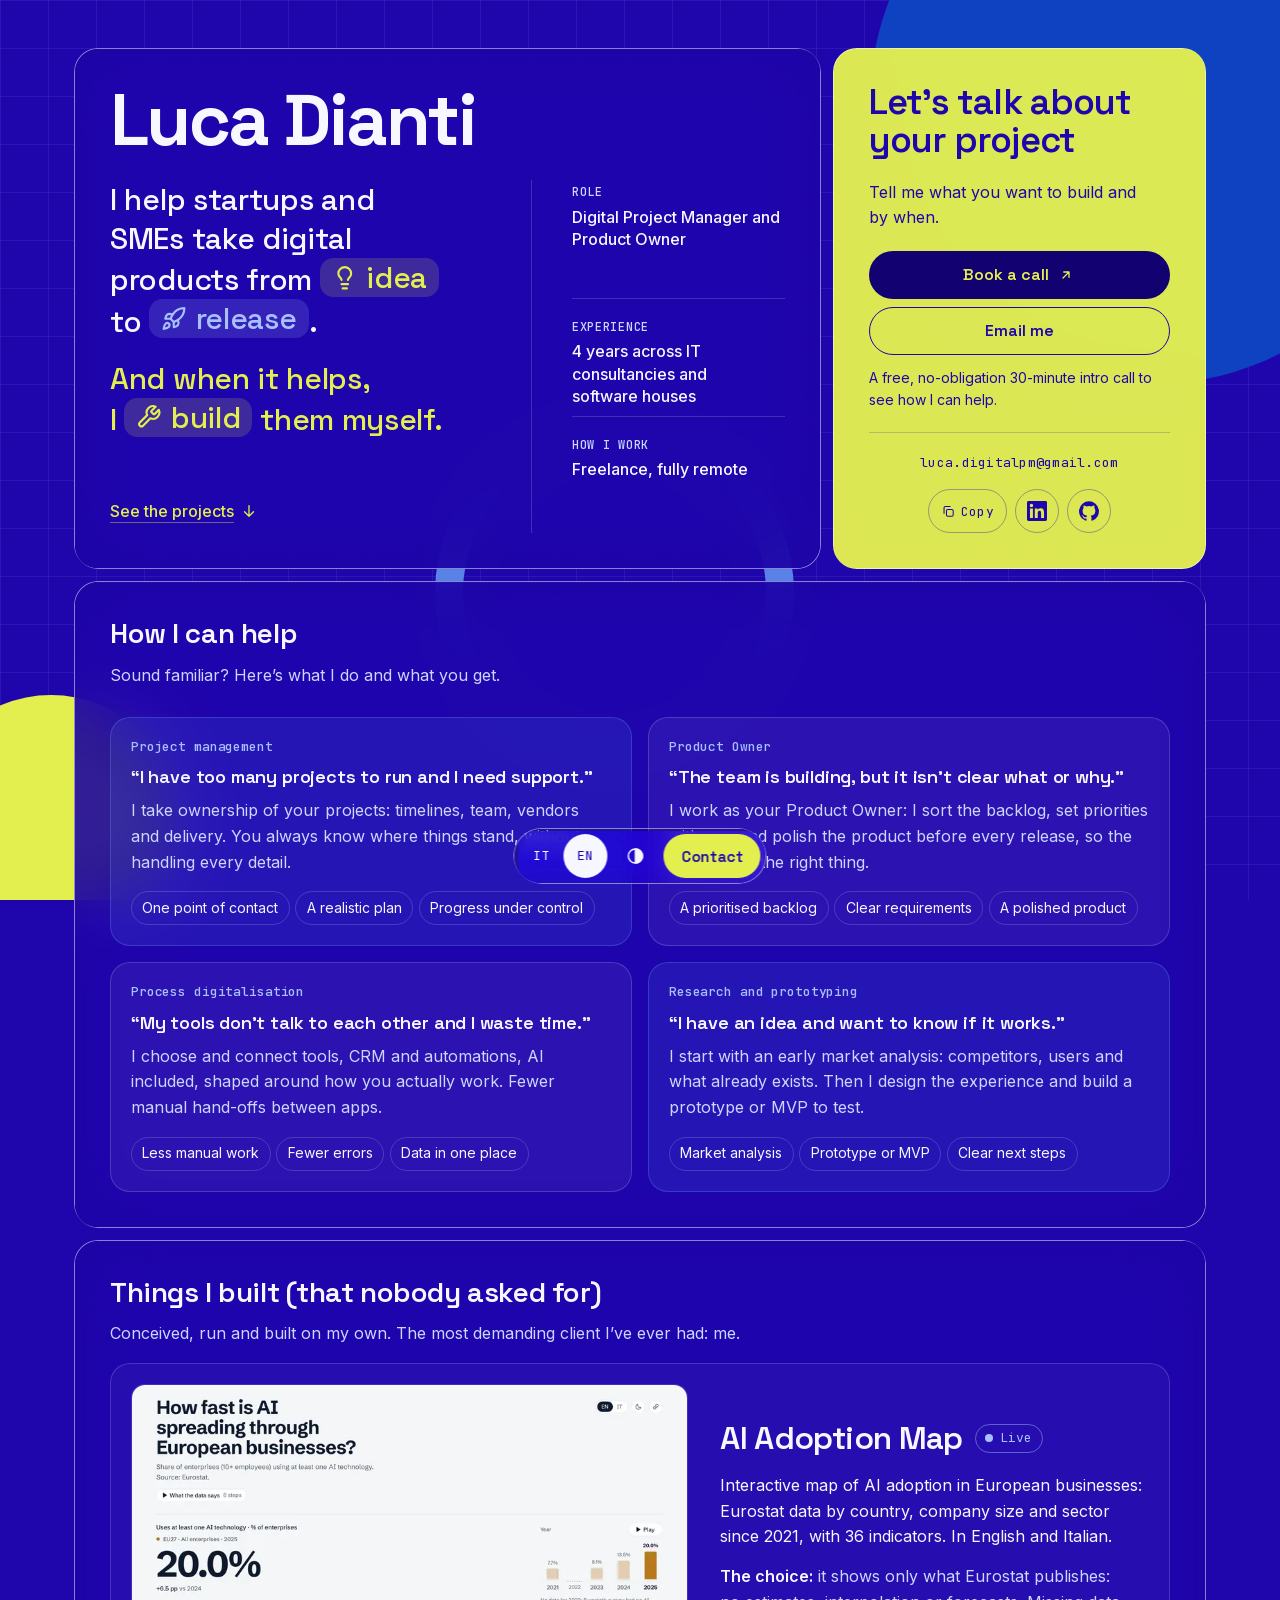
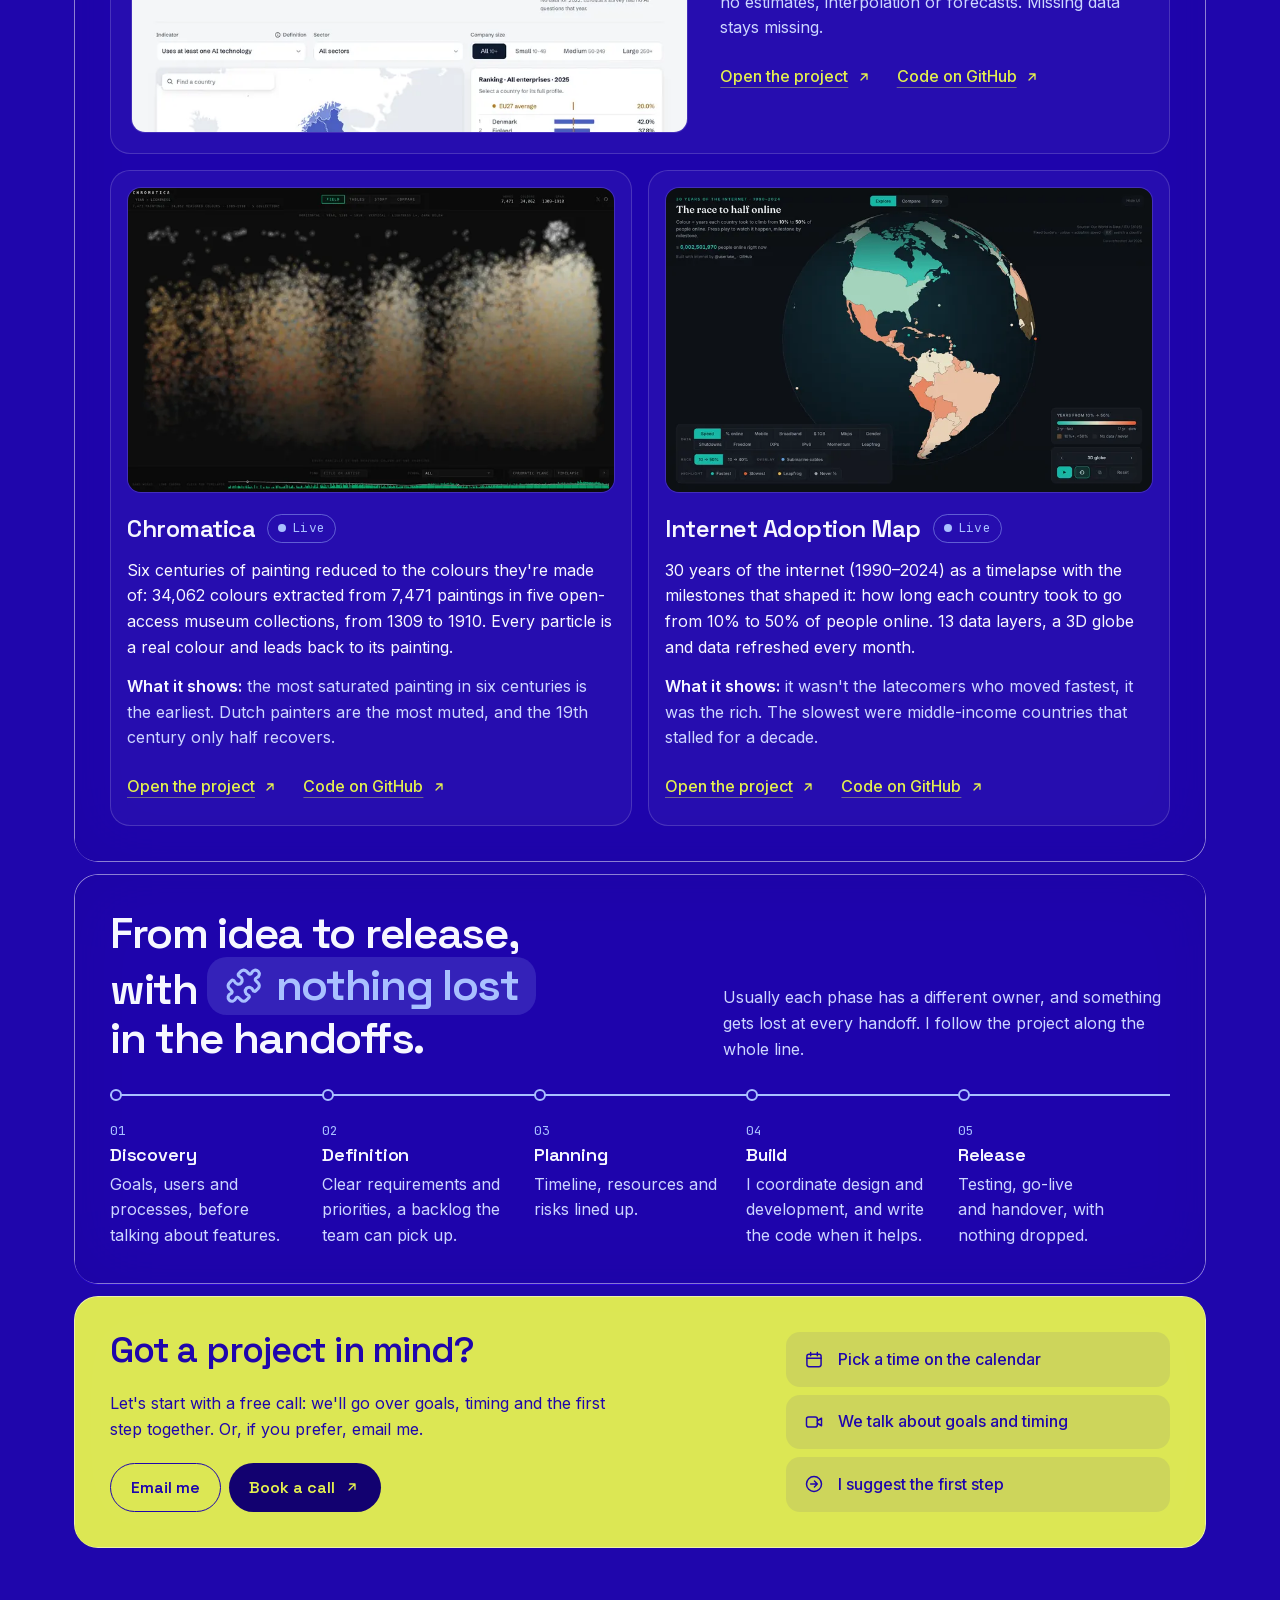
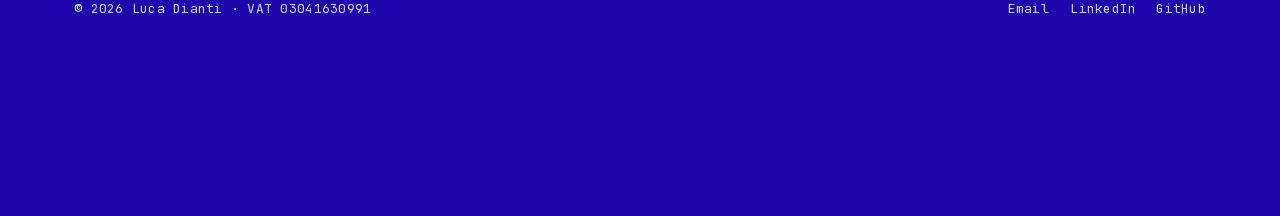
==== commit f57ef0a1: "Revert "Metodo: corsie "di solito / con me" e un disegno per ogni fase" This reverts commit 4b21459a" ====
--- a/en/index.html
+++ b/en/index.html
@@ -27,7 +27,7 @@
   <link rel="icon" href="../favicon.svg" type="image/svg+xml">
   <link rel="preload" href="../assets/fonts/inter-latin.woff2" as="font" type="font/woff2" crossorigin>
   <link rel="preload" href="../assets/fonts/space-grotesk-latin.woff2" as="font" type="font/woff2" crossorigin>
-  <link rel="stylesheet" href="../style.css?v=54">
+  <link rel="stylesheet" href="../style.css?v=53">
   <script>
     try {
       const t = localStorage.getItem('theme');
@@ -211,16 +211,12 @@
         <h2 id="method">From idea to release, with <span class="chip chip-sky"><svg viewBox="0 0 24 24" aria-hidden="true"><path d="M19.44 7.85c-.05.32.06.65.29.88l1.57 1.57a2.4 2.4 0 0 1 0 3.41l-1.61 1.61a.98.98 0 0 1-.84.28c-.47-.07-.8-.48-.97-.93a2.5 2.5 0 1 0-3.21 3.21c.45.17.86.5.93.97a.98.98 0 0 1-.28.84l-1.61 1.61a2.4 2.4 0 0 1-3.410 0l-1.57-1.57a1.03 1.03 0 0 0-.88-.29c-.49.07-.84.5-1.02.97a2.5 2.5 0 1 1-3.24-3.24c.46-.18.9-.53.97-1.02a1.03 1.03 0 0 0-.29-.88l-1.57-1.57a2.4 2.4 0 0 1 0-3.41L4.23 8.77c.24-.24.58-.35.92-.3.51.08.88.53 1.07 1.01a2.5 2.5 0 1 0 3.26-3.26c-.48-.2-.93-.56-1.01-1.07-.05-.34.06-.68.3-.92l1.53-1.53a2.4 2.4 0 0 1 3.41 0l1.57 1.57c.23.23.56.34.88.29.49-.07.84-.5 1.02-.97a2.5 2.5 0 1 1 3.24 3.24c-.46.18-.9.53-.97 1.02z"/></svg>nothing lost</span> in the handoffs.</h2>
         <p class="muted">Usually each phase has a different owner, and something gets lost at every handoff. I follow the project along the whole line.</p>
       </div>
-      <div class="lanes" role="img" aria-label="Comparison: usually the project moves between five owners and something gets lost at every handoff; with me it stays one continuous line.">
-        <div class="lane lane-split"><span class="lane-label mono">Usually<span class="lane-note"> · 5 owners, 4 handoffs</span></span><div class="lane-track"><i></i><i></i><i></i><i></i><i></i></div></div>
-        <div class="lane lane-one"><span class="lane-label mono">With me<span class="lane-note"> · one person, start to finish</span></span><div class="lane-track"><i></i><i></i><i></i><i></i><i></i></div></div>
-      </div>
       <ol class="steps">
-        <li><div class="step-art" aria-hidden="true"><svg viewBox="0 0 160 100"><rect class="soft" x="14" y="16" width="46" height="36" rx="5"/><rect class="soft" x="36" y="44" width="46" height="36" rx="5"/><path class="ink" d="M22 28h28M22 36h18M44 56h28M44 64h20"/><circle class="ink bg" cx="110" cy="44" r="22"/><circle class="ink" cx="110" cy="39" r="6"/><path class="ink" d="M99 55c2-6 6-8 11-8s9 2 11 8M126 60l16 16"/></svg></div><span class="step-n mono">01</span><h3>Discovery</h3><p>Goals, users and processes, before talking about features.</p></li>
-        <li><div class="step-art" aria-hidden="true"><svg viewBox="0 0 160 100"><g class="ink"><circle cx="24" cy="20" r="5"/><circle cx="24" cy="40" r="5"/><circle cx="24" cy="60" r="5"/><circle cx="24" cy="80" r="5"/></g><rect class="hl" x="38" y="15" width="104" height="10" rx="5"/><rect class="hl hl-2" x="38" y="35" width="80" height="10" rx="5"/><rect class="soft" x="38" y="55" width="60" height="10" rx="5"/><rect class="soft" x="38" y="75" width="40" height="10" rx="5"/><path class="ink" d="m21.5 20 2 2 3.5-4"/></svg></div><span class="step-n mono">02</span><h3>Definition</h3><p>Clear requirements and priorities, a backlog the team can pick up.</p></li>
-        <li><div class="step-art" aria-hidden="true"><svg viewBox="0 0 160 100"><path class="grid-l" d="M40 10v80M80 10v80M120 10v80"/><rect class="hl" x="14" y="16" width="52" height="14" rx="7"/><rect class="hl hl-2" x="52" y="42" width="50" height="14" rx="7"/><rect class="soft" x="90" y="68" width="40" height="14" rx="7"/><path class="ink" d="M66 23h4v19M102 49h4v19"/><path class="ink bg" d="m146 75 6-6 6 6-6 6z"/></svg></div><span class="step-n mono">03</span><h3>Planning</h3><p>Timeline, resources and risks lined up.</p></li>
-        <li><div class="step-art" aria-hidden="true"><svg viewBox="0 0 160 100"><rect class="ink bg" x="14" y="12" width="132" height="76" rx="8"/><path class="ink" d="M14 28h132"/><g class="dot"><circle cx="24" cy="20" r="2.5"/><circle cx="32" cy="20" r="2.5"/><circle cx="40" cy="20" r="2.5"/></g><path class="ink" d="m54 46-12 12 12 12M106 46l12 12-12 12M86 42 74 74"/></svg></div><span class="step-n mono">04</span><h3>Build</h3><p>I coordinate design and development, and write the code when it helps.</p></li>
-        <li><div class="step-art" aria-hidden="true"><svg viewBox="0 0 160 100"><path class="trail" d="M14 88C44 86 70 74 96 46"/><path class="ink" d="M10 92h44"/><g transform="translate(96 8) scale(2.2)"><path class="ink thin" d="M4.5 16.5c-1.5 1.26-2 5-2 5s3.74-.5 5-2c.71-.84.7-2.13-.09-2.91a2.18 2.18 0 0 0-2.91-.09z"/><path class="ink thin hlf" d="m12 15-3-3a22 22 0 0 1 2-3.95A12.88 12.88 0 0 1 22 2c0 2.72-.78 7.5-6 11a22.35 22.35 0 0 1-4 2z"/><path class="ink thin" d="M9 12H4s.55-3.03 2-4c1.62-1.08 5 0 5 0M12 15v5s3.03-.55 4-2c1.08-1.62 0-5 0-5"/></g></svg></div><span class="step-n mono">05</span><h3>Release</h3><p>Testing, go-live and handover, with nothing dropped.</p></li>
+        <li><span class="step-n mono">01</span><h3>Discovery</h3><p>Goals, users and processes, before talking about features.</p></li>
+        <li><span class="step-n mono">02</span><h3>Definition</h3><p>Clear requirements and priorities, a backlog the team can pick up.</p></li>
+        <li><span class="step-n mono">03</span><h3>Planning</h3><p>Timeline, resources and risks lined up.</p></li>
+        <li><span class="step-n mono">04</span><h3>Build</h3><p>I coordinate design and development, and write the code when it helps.</p></li>
+        <li><span class="step-n mono">05</span><h3>Release</h3><p>Testing, go-live and handover, with nothing dropped.</p></li>
       </ol>
     </section>
 
--- a/style.css
+++ b/style.css
@@ -330,44 +330,18 @@
 .method-head { display: grid; gap: .75rem; }
 .tile-method h2 { font-size: clamp(1.75rem, 3.6vw, 2.75rem); line-height: 1.08; letter-spacing: -0.03em; max-width: 22ch; }
 .method-head p { max-width: 58ch; }
-/* Corsie: di solito il progetto si spezza tra 5 responsabili, con me resta una linea */
-.lanes { display: grid; gap: 1.25rem; }
-.lane { display: grid; gap: .6rem; }
-.lane-label { color: var(--quiet-ink); }
-.lane-note { color: var(--muted); }
-.lane-track { display: grid; grid-template-columns: repeat(5, minmax(0, 1fr)); gap: 14px; height: 12px; }
-.lane-track i { position: relative; border-radius: 99px; }
-.lane-split i { background: color-mix(in srgb, var(--quiet-ink) 30%, transparent); }
-.lane-split i:nth-child(2n) { background: color-mix(in srgb, var(--quiet-ink) 50%, transparent); }
-/* pezzi che cadono nei passaggi */
-.lane-split i:not(:last-child)::after { content: ""; position: absolute; right: -11px; top: 10px; width: 7px; height: 7px; border-radius: 2px; background: color-mix(in srgb, var(--quiet-ink) 55%, transparent); transform: rotate(25deg); }
-.lane-split i:nth-child(2)::after { top: 15px; transform: rotate(-20deg); }
-.lane-one .lane-track { gap: 0; background: linear-gradient(90deg, var(--sky), var(--accent-ink)); }
-.lane-one i::before { content: ""; position: absolute; left: 50%; top: 50%; width: 18px; height: 18px; margin: -9px 0 0 -9px; border-radius: 50%; background: var(--bg); border: 3px solid var(--text); }
-
-/* Fasi: una card con un disegno per fase */
-.steps { display: grid; gap: 1.5rem 1rem; }
-.steps li { display: grid; grid-template-columns: 7rem minmax(0, 1fr); grid-template-rows: auto auto 1fr; column-gap: 1rem; row-gap: .3rem; align-content: start; }
-.step-art { grid-row: 1 / -1; aspect-ratio: 16 / 10; border-radius: var(--radius-sm); background: color-mix(in srgb, var(--quiet-ink) 10%, transparent); border: 1px solid var(--line); display: grid; place-items: center; }
-.step-art svg { width: 100%; height: 100%; overflow: visible; }
-.step-art .ink { fill: none; stroke: var(--quiet-ink); stroke-width: 2.5; stroke-linecap: round; stroke-linejoin: round; }
-.step-art .thin { stroke-width: 1.1; }
-.step-art .bg { fill: var(--bg); }
-.step-art .soft { fill: color-mix(in srgb, var(--quiet-ink) 22%, transparent); }
-.step-art .hl, .step-art .hlf { fill: var(--sky); }
-.step-art .hl-2 { fill: color-mix(in srgb, var(--sky) 60%, transparent); }
-.step-art .dot { fill: var(--quiet-ink); }
-.step-art .grid-l { stroke: var(--line); stroke-width: 1.5; stroke-dasharray: 3 4; }
-.step-art .trail { fill: none; stroke: var(--accent-ink); stroke-width: 2.5; stroke-linecap: round; stroke-dasharray: 2 7; }
+.steps { display: grid; counter-reset: none; }
+.steps li { position: relative; display: grid; gap: .35rem; align-content: start; padding: 0 0 1.75rem 1.75rem; border-left: 2px solid var(--quiet-ink); }
+.steps li:last-child { padding-bottom: 0; }
+.steps li::before { content: ""; position: absolute; left: -7px; top: 0; width: 12px; height: 12px; border-radius: 50%; background: var(--bg); border: 2px solid var(--quiet-ink); }
 .step-n { color: var(--quiet-ink); line-height: 1; }
 .steps p { color: var(--muted); }
-@media (min-width: 640px) { .steps li { grid-template-columns: 10rem minmax(0, 1fr); column-gap: 1.5rem; } }
-@media (min-width: 1024px) {
-  .steps li { grid-template-columns: none; grid-template-rows: none; }
-  .step-art { grid-row: auto; margin-bottom: .6rem; }
+@media (min-width: 900px) {
   .method-head { grid-template-columns: 1.3fr 1fr; align-items: end; gap: 2rem; }
-  .steps, .lane-track { grid-template-columns: repeat(5, minmax(0, 1fr)); column-gap: 1.25rem; }
-  .lane-split i:not(:last-child)::after { right: -15px; }
+  .steps { grid-template-columns: repeat(5, minmax(0, 1fr)); }
+  .steps li { padding: 1.75rem 1.5rem 0 0; border-left: 0; border-top: 2px solid var(--quiet-ink); }
+  .steps li::before { left: 0; top: -7px; }
+  .steps li:last-child { padding-right: 0; }
 }
 
 /* Servizi */
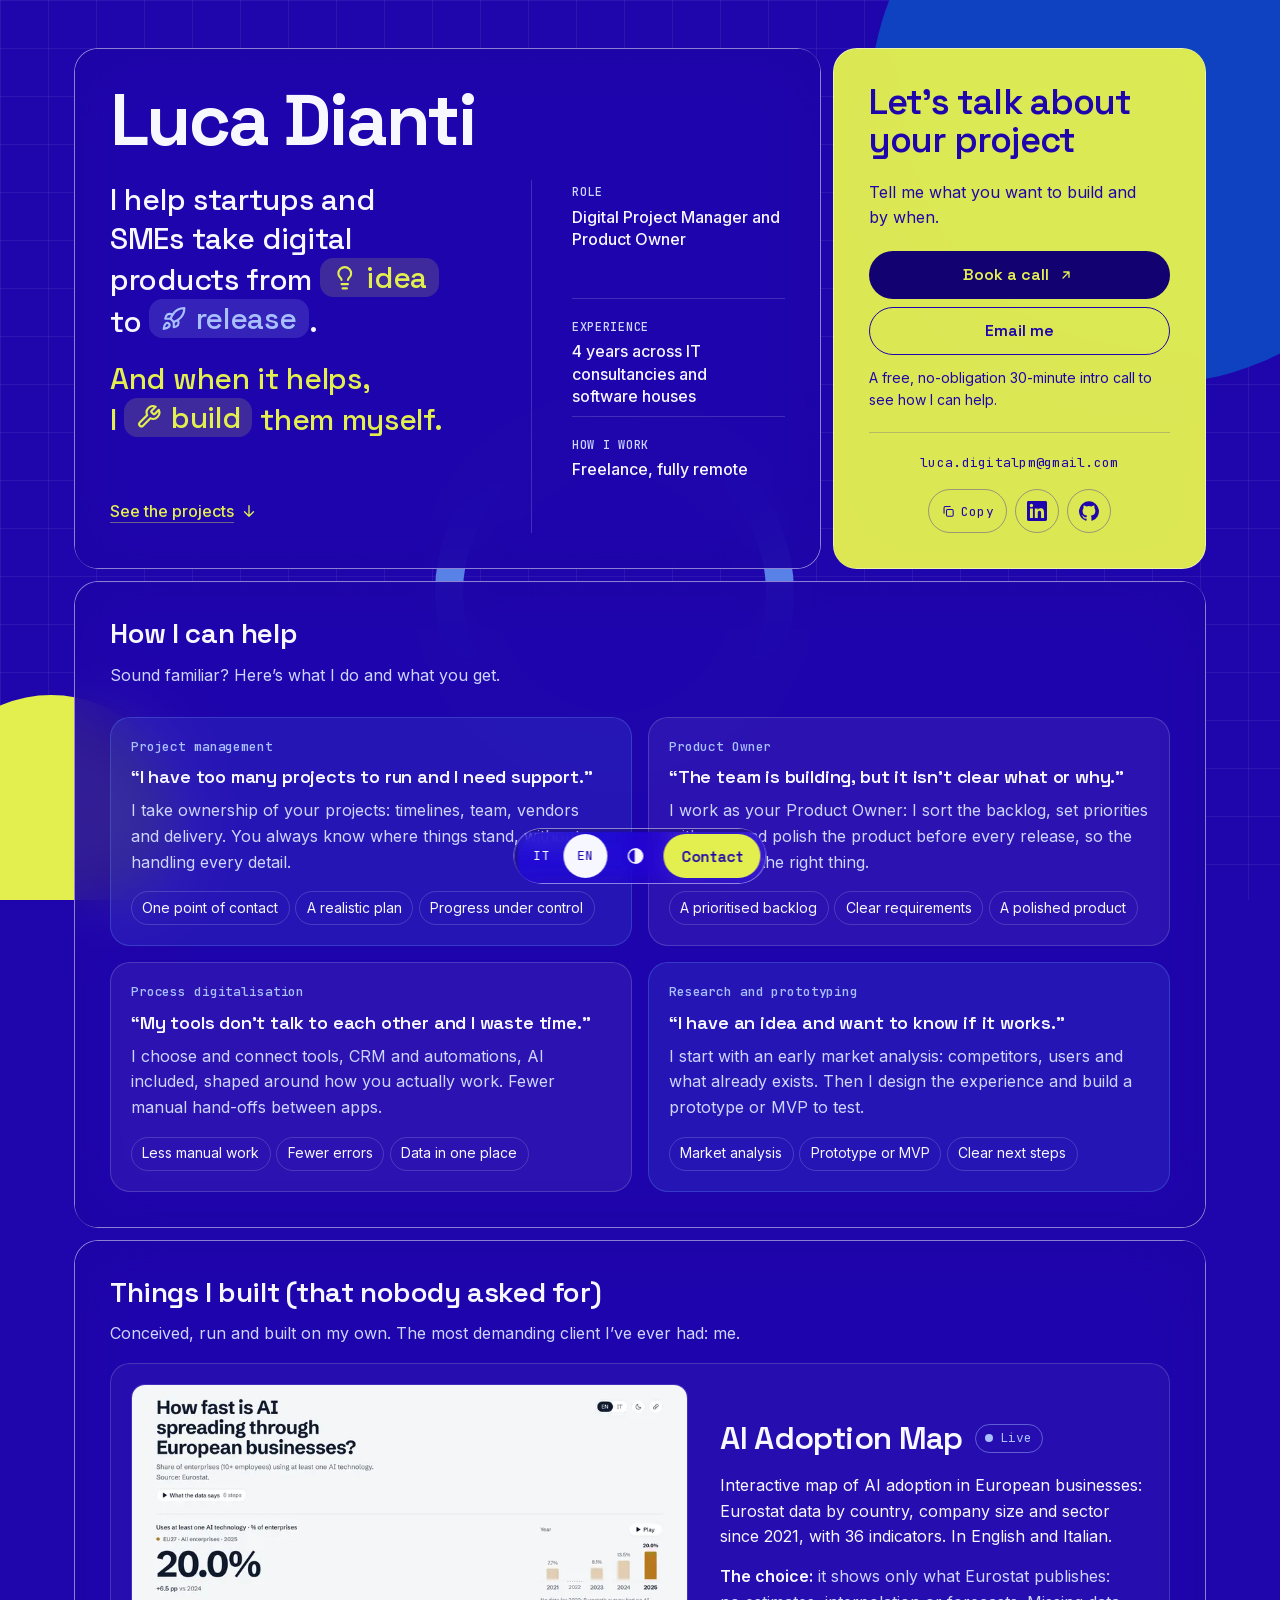
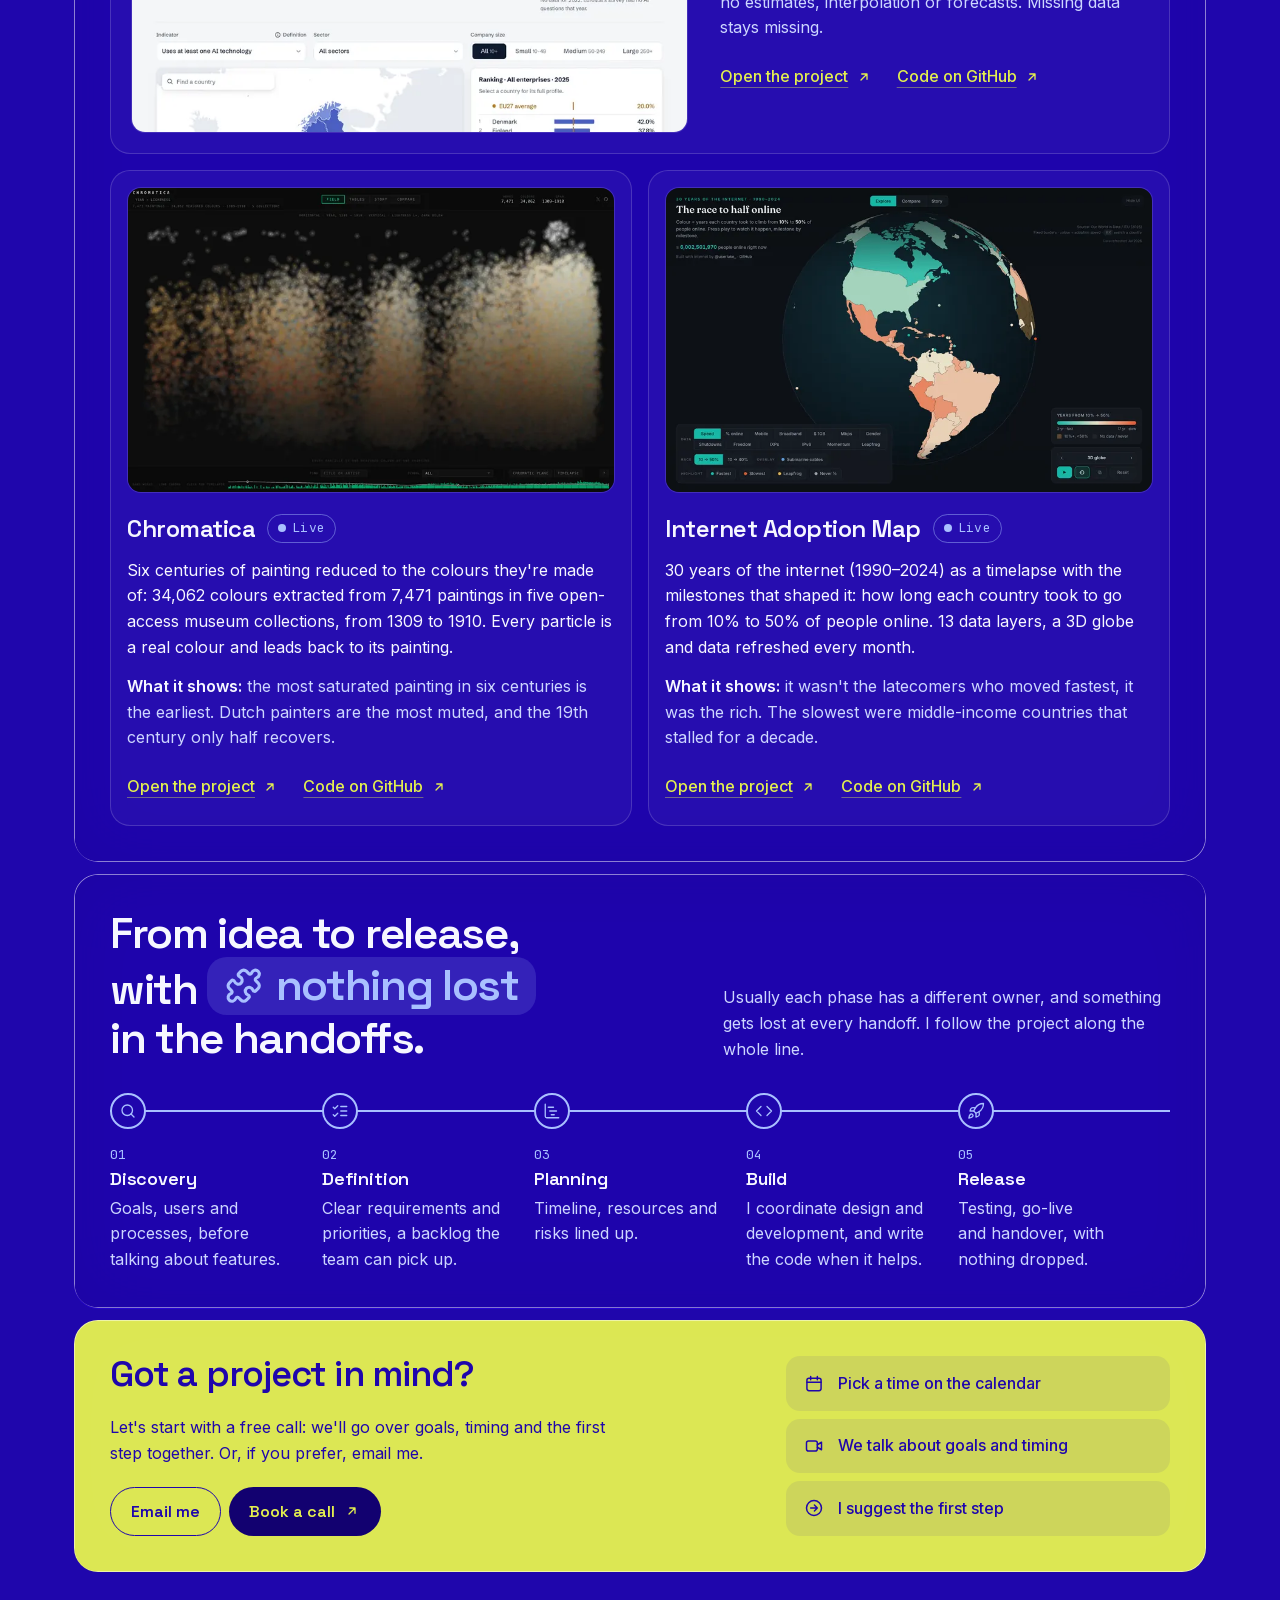
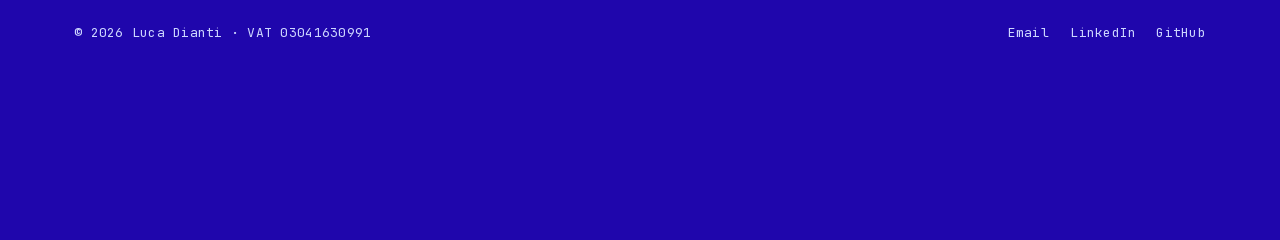
==== commit a7cf4bb5: "Metodo: un'icona per fase sulla linea del tempo, al posto dei pallini Co-Authored-By: Claude Opus 5." ====
--- a/en/index.html
+++ b/en/index.html
@@ -27,7 +27,7 @@
   <link rel="icon" href="../favicon.svg" type="image/svg+xml">
   <link rel="preload" href="../assets/fonts/inter-latin.woff2" as="font" type="font/woff2" crossorigin>
   <link rel="preload" href="../assets/fonts/space-grotesk-latin.woff2" as="font" type="font/woff2" crossorigin>
-  <link rel="stylesheet" href="../style.css?v=53">
+  <link rel="stylesheet" href="../style.css?v=55">
   <script>
     try {
       const t = localStorage.getItem('theme');
@@ -212,11 +212,11 @@
         <p class="muted">Usually each phase has a different owner, and something gets lost at every handoff. I follow the project along the whole line.</p>
       </div>
       <ol class="steps">
-        <li><span class="step-n mono">01</span><h3>Discovery</h3><p>Goals, users and processes, before talking about features.</p></li>
-        <li><span class="step-n mono">02</span><h3>Definition</h3><p>Clear requirements and priorities, a backlog the team can pick up.</p></li>
-        <li><span class="step-n mono">03</span><h3>Planning</h3><p>Timeline, resources and risks lined up.</p></li>
-        <li><span class="step-n mono">04</span><h3>Build</h3><p>I coordinate design and development, and write the code when it helps.</p></li>
-        <li><span class="step-n mono">05</span><h3>Release</h3><p>Testing, go-live and handover, with nothing dropped.</p></li>
+        <li><span class="step-icon" aria-hidden="true"><svg viewBox="0 0 24 24"><circle cx="11" cy="11" r="7"/><path d="m20 20-4-4"/></svg></span><span class="step-n mono">01</span><h3>Discovery</h3><p>Goals, users and processes, before talking about features.</p></li>
+        <li><span class="step-icon" aria-hidden="true"><svg viewBox="0 0 24 24"><path d="m3 7 2 2 4-4M3 17l2 2 4-4M13 6h8M13 12h8M13 18h8"/></svg></span><span class="step-n mono">02</span><h3>Definition</h3><p>Clear requirements and priorities, a backlog the team can pick up.</p></li>
+        <li><span class="step-icon" aria-hidden="true"><svg viewBox="0 0 24 24"><path d="M3 3v16a2 2 0 0 0 2 2h16M7 7h7M9 12h9M11 17h4"/></svg></span><span class="step-n mono">03</span><h3>Planning</h3><p>Timeline, resources and risks lined up.</p></li>
+        <li><span class="step-icon" aria-hidden="true"><svg viewBox="0 0 24 24"><path d="m16 18 6-6-6-6M8 6l-6 6 6 6"/></svg></span><span class="step-n mono">04</span><h3>Build</h3><p>I coordinate design and development, and write the code when it helps.</p></li>
+        <li><span class="step-icon" aria-hidden="true"><svg viewBox="0 0 24 24"><path d="M4.5 16.5c-1.5 1.26-2 5-2 5s3.74-.5 5-2c.71-.84.7-2.13-.09-2.91a2.18 2.18 0 0 0-2.91-.09z"/><path d="m12 15-3-3a22 22 0 0 1 2-3.95A12.88 12.88 0 0 1 22 2c0 2.72-.78 7.5-6 11a22.35 22.35 0 0 1-4 2z"/><path d="M9 12H4s.55-3.03 2-4c1.62-1.08 5 0 5 0M12 15v5s3.03-.55 4-2c1.08-1.62 0-5 0-5"/></svg></span><span class="step-n mono">05</span><h3>Release</h3><p>Testing, go-live and handover, with nothing dropped.</p></li>
       </ol>
     </section>
 
--- a/style.css
+++ b/style.css
@@ -330,17 +330,19 @@
 .method-head { display: grid; gap: .75rem; }
 .tile-method h2 { font-size: clamp(1.75rem, 3.6vw, 2.75rem); line-height: 1.08; letter-spacing: -0.03em; max-width: 22ch; }
 .method-head p { max-width: 58ch; }
-.steps { display: grid; counter-reset: none; }
-.steps li { position: relative; display: grid; gap: .35rem; align-content: start; padding: 0 0 1.75rem 1.75rem; border-left: 2px solid var(--quiet-ink); }
+.steps { display: grid; margin-left: 18px; } /* spazio per le icone a cavallo della linea */
+.steps li { position: relative; display: grid; gap: .35rem; align-content: start; padding: .35rem 0 1.75rem 2.25rem; border-left: 2px solid var(--quiet-ink); }
 .steps li:last-child { padding-bottom: 0; }
-.steps li::before { content: ""; position: absolute; left: -7px; top: 0; width: 12px; height: 12px; border-radius: 50%; background: var(--bg); border: 2px solid var(--quiet-ink); }
+/* Icona della fase sulla linea, al posto del pallino */
+.step-icon { position: absolute; left: -19px; top: 0; display: grid; place-items: center; width: 36px; height: 36px; border-radius: 50%; background: var(--bg); border: 2px solid var(--quiet-ink); color: var(--quiet-ink); }
+.step-icon svg { width: 18px; height: 18px; fill: none; stroke: currentColor; stroke-width: 1.75; stroke-linecap: round; stroke-linejoin: round; }
 .step-n { color: var(--quiet-ink); line-height: 1; }
 .steps p { color: var(--muted); }
 @media (min-width: 900px) {
   .method-head { grid-template-columns: 1.3fr 1fr; align-items: end; gap: 2rem; }
-  .steps { grid-template-columns: repeat(5, minmax(0, 1fr)); }
-  .steps li { padding: 1.75rem 1.5rem 0 0; border-left: 0; border-top: 2px solid var(--quiet-ink); }
-  .steps li::before { left: 0; top: -7px; }
+  .steps { grid-template-columns: repeat(5, minmax(0, 1fr)); margin: 1rem 0 0; }
+  .steps li { padding: 2.25rem 1.5rem 0 0; border-left: 0; border-top: 2px solid var(--quiet-ink); }
+  .step-icon { left: 0; top: -19px; }
   .steps li:last-child { padding-right: 0; }
 }
 
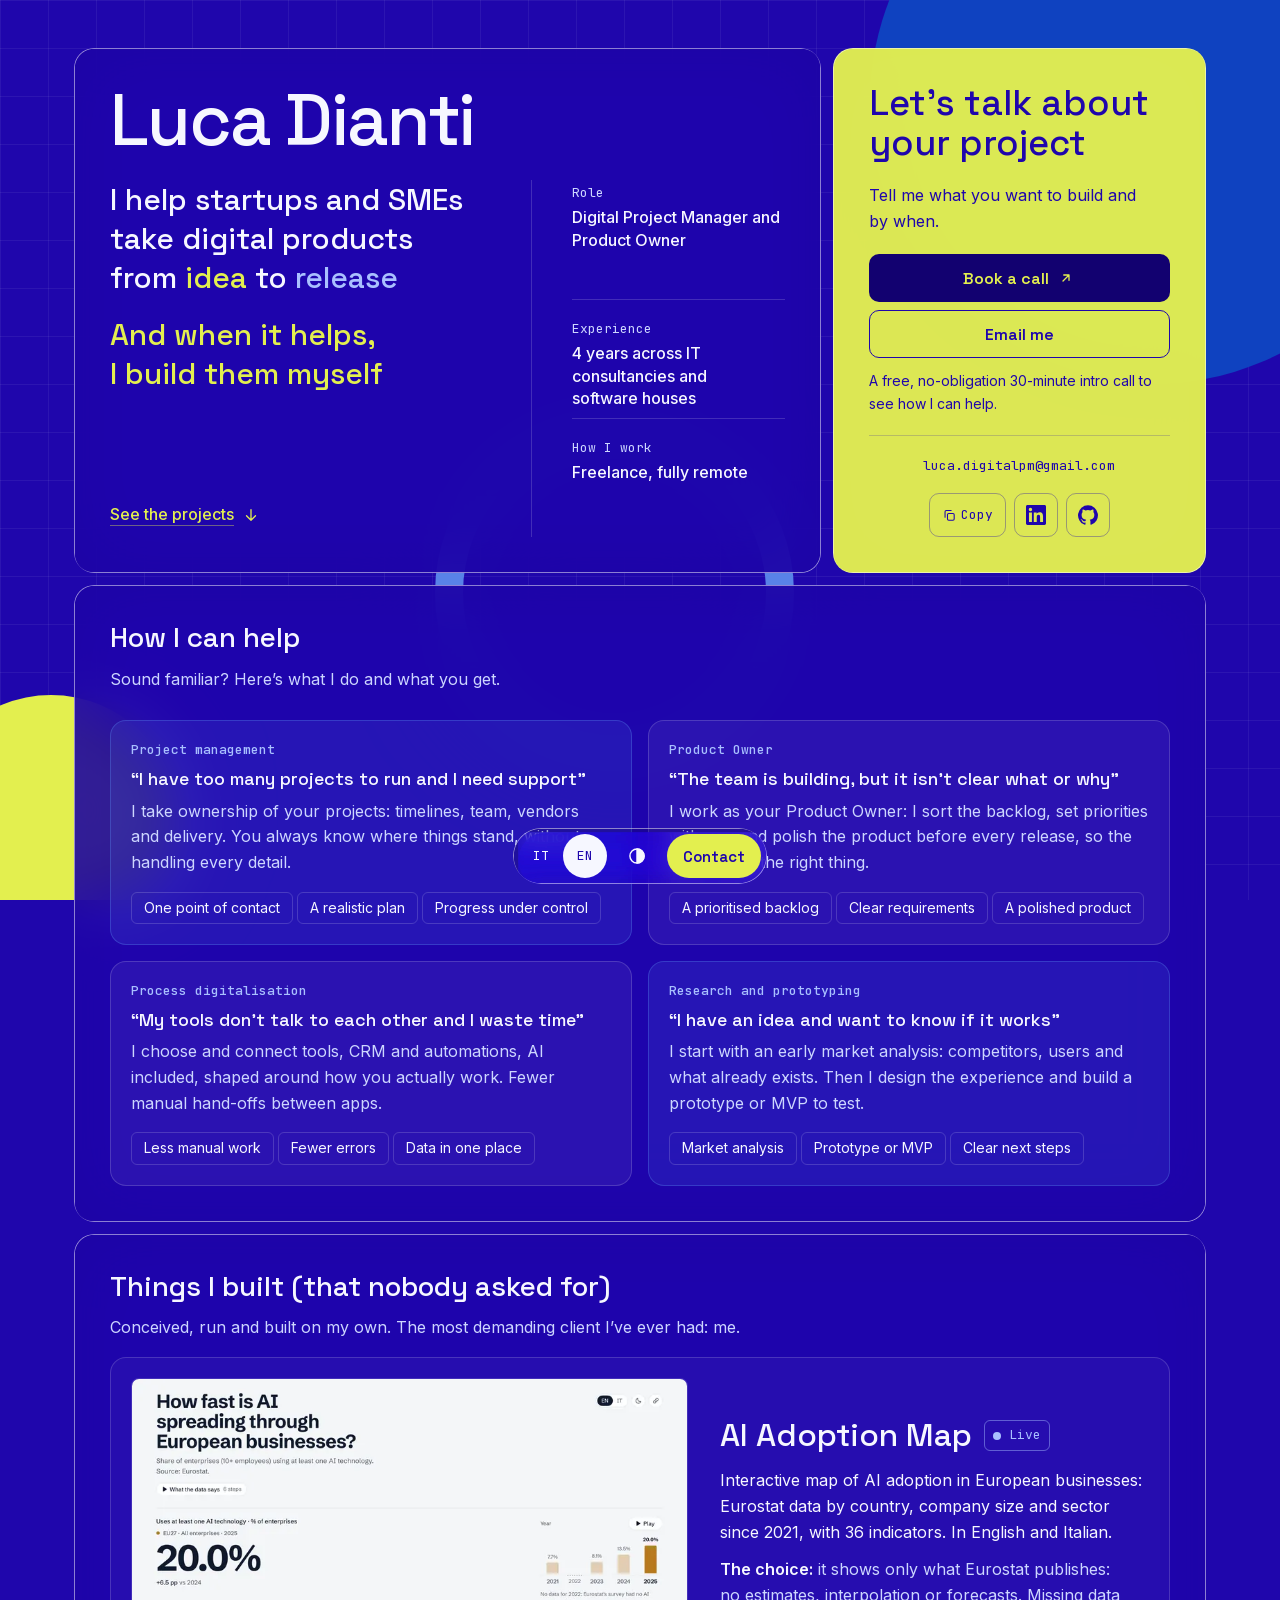
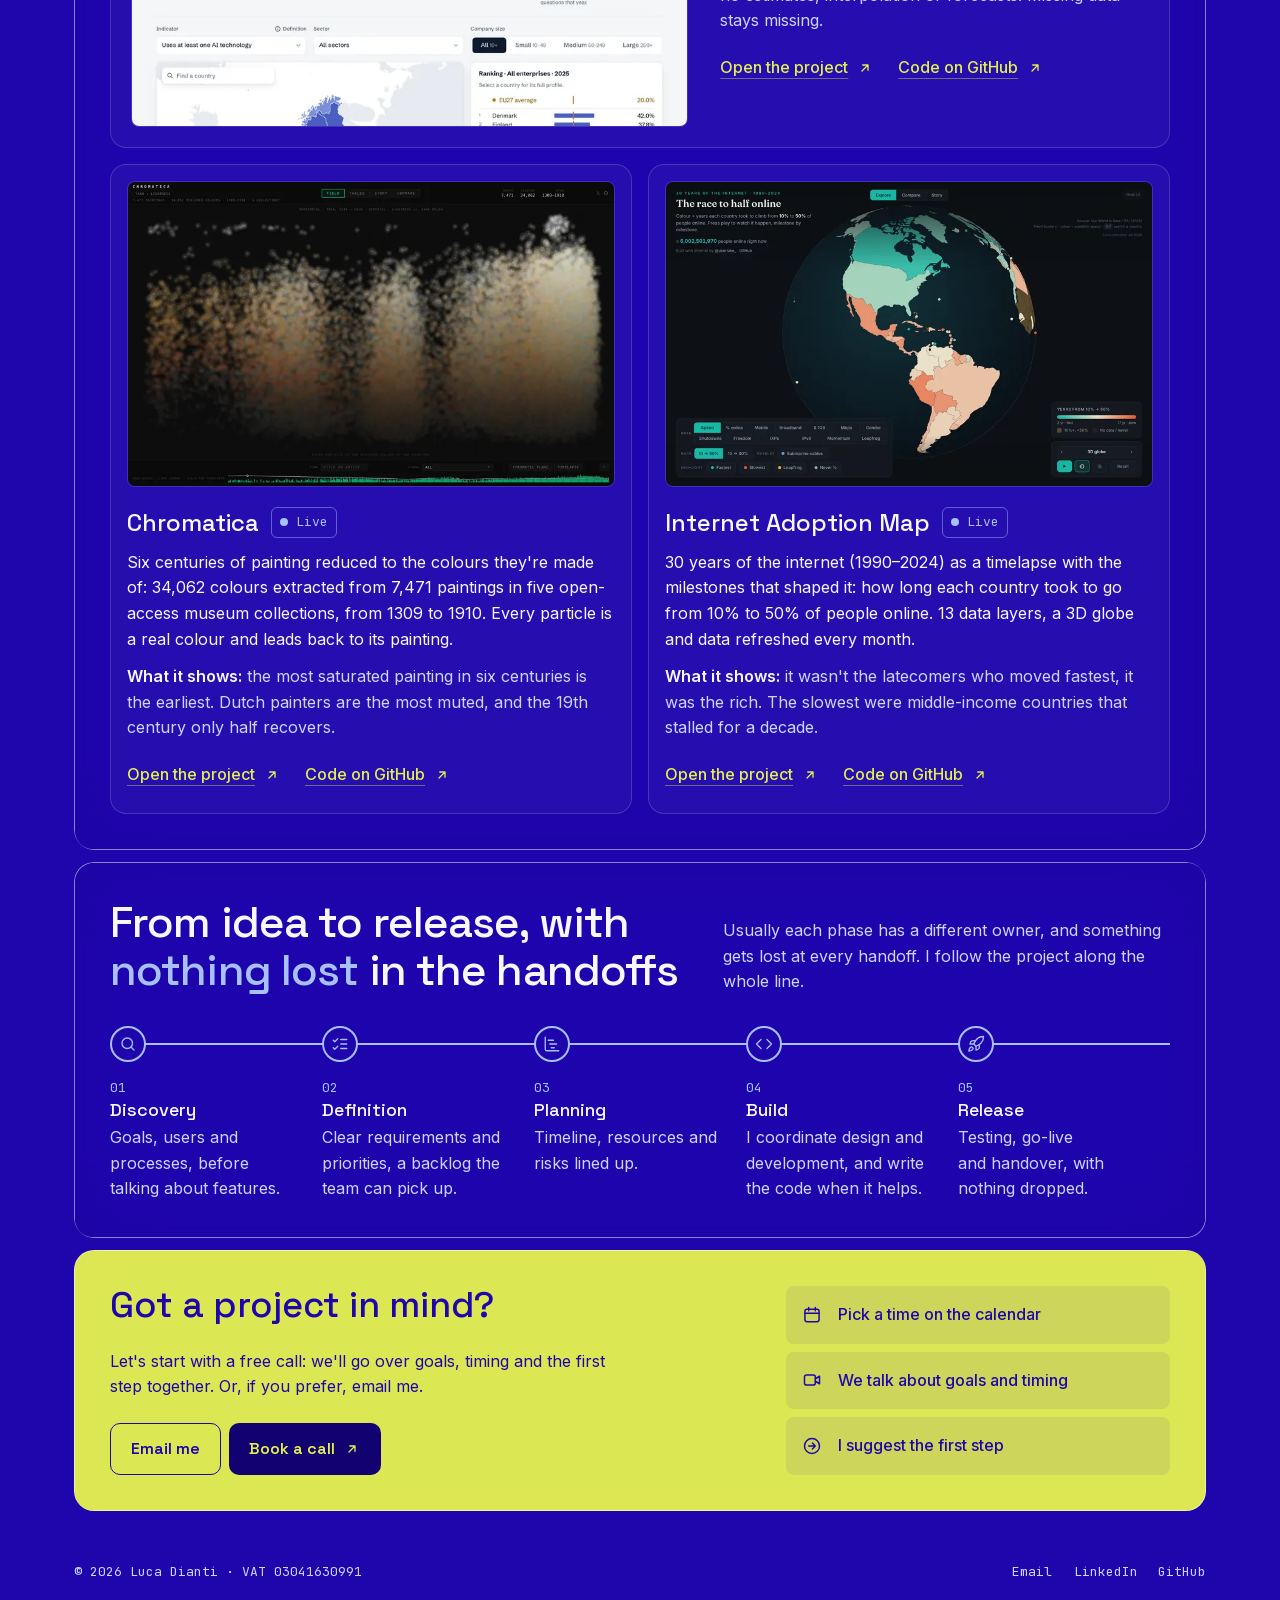
==== commit 7c1b34b1: "Landing: rifinitura di tipografia, forme, spaziature e movimento Titoli senza punto finale, parole c" ====
--- a/en/index.html
+++ b/en/index.html
@@ -27,7 +27,7 @@
   <link rel="icon" href="../favicon.svg" type="image/svg+xml">
   <link rel="preload" href="../assets/fonts/inter-latin.woff2" as="font" type="font/woff2" crossorigin>
   <link rel="preload" href="../assets/fonts/space-grotesk-latin.woff2" as="font" type="font/woff2" crossorigin>
-  <link rel="stylesheet" href="../style.css?v=55">
+  <link rel="stylesheet" href="../style.css?v=58">
   <script>
     try {
       const t = localStorage.getItem('theme');
@@ -64,7 +64,7 @@
     <!-- Chi sono -->
     <section class="tile lg-glass tile-intro" aria-labelledby="name">
       <h1 id="name">Luca Dianti</h1>
-      <p class="headline">I help startups and SMEs take digital products <span class="nowrap">from <span class="chip"><svg viewBox="0 0 24 24" aria-hidden="true"><path d="M15 14c.2-1 .7-1.7 1.5-2.5 1-.9 1.5-2.2 1.5-3.5A6 6 0 0 0 6 8c0 1 .2 2.2 1.5 3.5.7.7 1.3 1.5 1.5 2.5"/><path d="M9 18h6M10 22h4"/></svg>idea</span></span> <span class="nowrap">to <span class="chip chip-sky"><svg viewBox="0 0 24 24" aria-hidden="true"><path d="M4.5 16.5c-1.5 1.26-2 5-2 5s3.74-.5 5-2c.71-.84.7-2.13-.09-2.91a2.18 2.18 0 0 0-2.91-.09z"/><path d="m12 15-3-3a22 22 0 0 1 2-3.950A12.88 12.88 0 0 1 22 2c0 2.72-.78 7.5-6 11a22.35 22.35 0 0 1-4 2z"/><path d="M9 12H4s.55-3.03 2-4c1.62-1.08 5 0 5 0M12 15v5s3.03-.55 4-2c1.08-1.62 0-5 0-5"/></svg>release</span>.</span> <em>And when it helps, <span class="nowrap">I <span class="chip"><svg viewBox="0 0 24 24" aria-hidden="true"><path d="M14.7 6.3a1 1 0 0 0 0 1.4l1.6 1.6a1 1 0 0 0 1.4 0l3.77-3.77a6 6 0 0 1-7.94 7.94l-6.91 6.91a2.12 2.12 0 0 1-3-3l6.91-6.91a6 6 0 0 1 7.94-7.94l-3.76 3.76z"/></svg>build</span></span> them myself.</em></p>
+      <p class="headline">I help startups and SMEs take digital products <span class="nowrap">from <span class="chip">idea</span></span> <span class="nowrap">to <span class="chip chip-sky">release</span></span> <em>And when it helps, <span class="nowrap">I <span class="chip">build</span></span> them myself</em></p>
       <dl class="facts" aria-label="At a glance">
         <div><dt>Role</dt><dd>Digital Project Manager and Product Owner</dd></div>
         <div><dt>Experience</dt><dd>4 years across IT consultancies and software houses</dd></div>
@@ -115,25 +115,25 @@
       <div class="services">
         <article class="service tone-sky">
           <h3 class="mono group-role">Project management</h3>
-          <p class="service-need">“I have too many projects to run and I need support.”</p>
+          <p class="service-need">“I have too many projects to run and I need support”</p>
           <p class="muted">I take ownership of your projects: timelines, team, vendors and delivery. You always know where things stand, without handling every detail.</p>
           <ul class="service-gets"><li>One point of contact</li><li>A realistic plan</li><li>Progress under control</li></ul>
         </article>
         <article class="service tone-royal">
           <h3 class="mono group-role">Product Owner</h3>
-          <p class="service-need">“The team is building, but it isn’t clear what or why.”</p>
+          <p class="service-need">“The team is building, but it isn’t clear what or why”</p>
           <p class="muted">I work as your Product Owner: I sort the backlog, set priorities with you and polish the product before every release, so the team builds the right thing.</p>
           <ul class="service-gets"><li>A prioritised backlog</li><li>Clear requirements</li><li>A polished product</li></ul>
         </article>
         <article class="service tone-royal">
           <h3 class="mono group-role">Process digitalisation</h3>
-          <p class="service-need">“My tools don’t talk to each other and I waste time.”</p>
+          <p class="service-need">“My tools don’t talk to each other and I waste time”</p>
           <p class="muted">I choose and connect tools, CRM and automations, AI included, shaped around how you actually work. Fewer manual hand-offs between apps.</p>
           <ul class="service-gets"><li>Less manual work</li><li>Fewer errors</li><li>Data in one place</li></ul>
         </article>
         <article class="service tone-sky">
           <h3 class="mono group-role">Research and prototyping</h3>
-          <p class="service-need">“I have an idea and want to know if it works.”</p>
+          <p class="service-need">“I have an idea and want to know if it works”</p>
           <p class="muted">I start with an early market analysis: competitors, users and what already exists. Then I design the experience and build a prototype or MVP to test.</p>
           <ul class="service-gets"><li>Market analysis</li><li>Prototype or MVP</li><li>Clear next steps</li></ul>
         </article>
@@ -208,7 +208,7 @@
     <!-- Come lavoro -->
     <section class="tile lg-glass tile-method" aria-labelledby="method">
       <div class="method-head">
-        <h2 id="method">From idea to release, with <span class="chip chip-sky"><svg viewBox="0 0 24 24" aria-hidden="true"><path d="M19.44 7.85c-.05.32.06.65.29.88l1.57 1.57a2.4 2.4 0 0 1 0 3.41l-1.61 1.61a.98.98 0 0 1-.84.28c-.47-.07-.8-.48-.97-.93a2.5 2.5 0 1 0-3.21 3.21c.45.17.86.5.93.97a.98.98 0 0 1-.28.84l-1.61 1.61a2.4 2.4 0 0 1-3.410 0l-1.57-1.57a1.03 1.03 0 0 0-.88-.29c-.49.07-.84.5-1.02.97a2.5 2.5 0 1 1-3.24-3.24c.46-.18.9-.53.97-1.02a1.03 1.03 0 0 0-.29-.88l-1.57-1.57a2.4 2.4 0 0 1 0-3.41L4.23 8.77c.24-.24.58-.35.92-.3.51.08.88.53 1.07 1.01a2.5 2.5 0 1 0 3.26-3.26c-.48-.2-.93-.56-1.01-1.07-.05-.34.06-.68.3-.92l1.53-1.53a2.4 2.4 0 0 1 3.41 0l1.57 1.57c.23.23.56.34.88.29.49-.07.84-.5 1.02-.97a2.5 2.5 0 1 1 3.24 3.24c-.46.18-.9.53-.97 1.02z"/></svg>nothing lost</span> in the handoffs.</h2>
+        <h2 id="method">From idea to release, with <span class="chip chip-sky">nothing lost</span> in the handoffs</h2>
         <p class="muted">Usually each phase has a different owner, and something gets lost at every handoff. I follow the project along the whole line.</p>
       </div>
       <ol class="steps">
@@ -249,7 +249,7 @@
   </footer>
 
   <!-- Senza defer: posiziona la pagina prima del primo disegno (vedi rel="expect" nell'head) -->
-  <script src="../main.js?v=12"></script>
+  <script src="../main.js?v=15"></script>
   <div id="ready" hidden></div>
   <script src="../glass.js?v=5" defer></script>
 </body>
--- a/style.css
+++ b/style.css
@@ -25,11 +25,12 @@
   --accent-ink: var(--yellow);
   --quiet-ink: #a9c0ff; /* etichette e decorazioni: il giallo resta per azioni e testo evidenziato */
   --on-accent: var(--indigo);
-  --radius: 24px;
-  --radius-sm: 14px;
+  --radius: 20px;
+  --radius-sm: 8px;
   --font-head: "Space Grotesk", system-ui, sans-serif;
   --font-body: "Inter", system-ui, sans-serif;
   --font-mono: "JetBrains Mono", ui-monospace, monospace;
+  --ease: cubic-bezier(.22, 1, .36, 1);
   color-scheme: dark;
 }
 [data-theme="light"] {
@@ -69,7 +70,7 @@
 em { font-style: normal; color: var(--accent-ink); }
 svg { width: 1.125em; height: 1.125em; flex: none; fill: none; stroke: currentColor; stroke-width: 1.75; stroke-linecap: round; stroke-linejoin: round; }
 svg.fill { fill: currentColor; stroke: none; }
-.mono { font-family: var(--font-mono); font-size: .8125rem; letter-spacing: .02em; }
+.mono { font-family: var(--font-mono); font-size: .8125rem; }
 .muted { color: var(--muted); }
 .sr-only { position: absolute; width: 1px; height: 1px; padding: 0; margin: -1px; overflow: hidden; clip: rect(0 0 0 0); white-space: nowrap; border: 0; }
 :focus-visible { outline: 2px solid var(--accent-ink); outline-offset: 3px; }
@@ -134,8 +135,8 @@
 @media (min-width: 640px) { .tile { padding: 2rem; } }
 @media (min-width: 1024px) { .tile { padding: 2.25rem; } }
 
-.tile h2 { font: 600 clamp(1.375rem, 2.4vw, 1.75rem)/1.2 var(--font-head); letter-spacing: -0.015em; }
-.tile h3 { font: 600 1.125rem/1.3 var(--font-head); letter-spacing: -0.01em; }
+.tile h2 { font: 500 clamp(1.375rem, 2.4vw, 1.75rem)/1.2 var(--font-head); }
+.tile h3 { font: 500 1.125rem/1.3 var(--font-head); }
 
 .icon-btn {
   display: grid; place-items: center; width: 44px; height: 44px; flex: none;
@@ -144,7 +145,7 @@
 }
 .icon-btn svg { width: 20px; height: 20px; }
 .text-link {
-  display: inline-flex; align-items: center; gap: .4rem; min-height: 44px;
+  display: inline-flex; align-items: center; gap: .5rem; min-height: 44px;
   font-weight: 500; color: var(--accent-ink);
   text-decoration: underline; text-decoration-thickness: 1px; text-underline-offset: .3em;
   text-decoration-color: color-mix(in srgb, currentColor 40%, transparent);
@@ -155,18 +156,22 @@
 .dock {
   position: fixed; z-index: 10; left: 50%; bottom: max(1rem, env(safe-area-inset-bottom));
   transform: translateX(-50%);
-  display: flex; align-items: center; gap: .375rem; padding: 6px; border-radius: 999px;
+  display: flex; align-items: center; gap: .5rem; padding: 6px; border-radius: 999px;
   --lg-blur: 10px; --lg-glass: rgb(16 4 90 / .25);
 }
 @media (max-width: 639px) {
   .dock { position: static; transform: none; width: fit-content; margin: 1rem auto 0; }
 }
-@media (min-width: 640px) { body { padding-bottom: 5rem; } } /* spazio per la barra fissa in basso */
+@media (min-width: 640px) {
+  .dock { transition: transform .25s var(--ease), opacity .25s var(--ease); }
+  .dock.is-away:not(:focus-within) { transform: translate(-50%, calc(100% + 2rem)); opacity: 0; pointer-events: none; }
+  body { padding-bottom: 5rem; }
+} /* spazio per la barra fissa in basso */
 [data-theme="light"] .dock { --lg-glass: rgb(255 255 255 / .3); }
 .dock .icon-btn { border: 0; }
 .dock .icon-btn:hover, .dock .lang a:not([aria-current]):hover { background: var(--line); }
 .dock-cta {
-  display: grid; place-items: center; min-height: 44px; padding: 0 1.1rem; border-radius: 999px;
+  display: grid; place-items: center; min-height: 44px; padding: 0 1rem; border-radius: 999px;
   background: var(--accent); color: var(--on-accent); font: 600 .9375rem/1 var(--font-head);
 }
 
@@ -180,13 +185,13 @@
 [data-theme="light"] .topbar { --lg-glass: rgb(255 255 255 / .45); }
 .topbar[inert] { opacity: 0; transform: translateY(calc(-100% - 1rem)); }
 @media (prefers-reduced-motion: no-preference) {
-  .topbar { transition: opacity .25s ease, transform .35s cubic-bezier(.16, 1, .3, 1); }
+  .topbar { transition: opacity .25s ease, transform .35s var(--ease); }
 }
 .topbar-id { flex: 1; min-width: 0; display: flex; align-items: baseline; gap: .75rem; white-space: nowrap; overflow: hidden; }
-.topbar-id strong { font: 600 1.0625rem/1 var(--font-head); letter-spacing: -0.01em; }
+.topbar-id strong { font: 500 1.0625rem/1 var(--font-head); }
 .topbar-id span { overflow: hidden; text-overflow: ellipsis; }
 .pill {
-  display: inline-flex; align-items: center; gap: .4rem; flex: none; min-height: 44px; padding: 0 1.1rem;
+  display: inline-flex; align-items: center; gap: .5rem; flex: none; min-height: 44px; padding: 0 1rem;
   border-radius: 999px; font: 600 .9375rem/1 var(--font-head); white-space: nowrap;
 }
 .pill-solid { background: var(--accent); color: var(--on-accent); }
@@ -202,12 +207,12 @@
 .lang a:hover { color: var(--text); }
 .lang a[aria-current="page"] { background: var(--text); color: var(--bg); cursor: default; }
 .theme-btn:hover { border-color: var(--muted); }
-h1 { font: 700 clamp(2.5rem, 7vw, 4.5rem)/1 var(--font-head); letter-spacing: -0.035em; margin-top: auto; padding-top: 1.5rem; }
-.headline { font: 500 clamp(1.125rem, 2.2vw, 1.5rem)/1.35 var(--font-head); max-width: 32ch; letter-spacing: -0.01em; }
+h1 { font: 500 clamp(2.5rem, 7vw, 4.5rem)/1 var(--font-head); letter-spacing: -0.03em; margin-top: auto; padding-top: 1.5rem; }
+.headline { font: 500 clamp(1.125rem, 2.2vw, 1.5rem)/1.35 var(--font-head); max-width: 32ch; }
 .headline em { display: block; margin-top: .6em; }
 .facts { display: grid; gap: 1rem 2rem; margin-top: .5rem; padding-top: 1.25rem; border-top: 1px solid var(--line); }
 @media (min-width: 768px) { .facts { grid-template-columns: repeat(3, minmax(0, 1fr)); } }
-.facts dt { font: 500 .75rem/1.4 var(--font-mono); letter-spacing: .06em; text-transform: uppercase; color: var(--muted); margin-bottom: .3rem; }
+.facts dt { font: 400 .8125rem/1.4 var(--font-mono); color: var(--muted); margin-bottom: .25rem; }
 .facts dd { margin: 0; font-weight: 500; line-height: 1.4; text-wrap: pretty; }
 .tile-intro > .text-link { align-self: flex-start; }
 @media (min-width: 1024px) {
@@ -223,18 +228,10 @@
   .facts > div + div { border-top: 1px solid var(--line); }
 }
 
-/* Pillole nel testo: icona + parola chiave su fondo colorato tenue */
-.chip {
-  --chip: var(--accent-ink);
-  display: inline-flex; align-items: center; gap: .3em; padding: 0 .4em; border-radius: .45em;
-  color: var(--chip); background: color-mix(in srgb, var(--chip) 16%, transparent);
-  white-space: nowrap; line-height: 1.3;
-}
-.chip svg { width: .85em; height: .85em; stroke-width: 2; }
+/* Parole chiave nel testo: solo colore */
+.chip { color: var(--accent-ink); white-space: nowrap; }
 @media (max-width: 359px) { :lang(en) .headline .nowrap { white-space: normal; } } /* EN: "from idea to release." non ci sta sui telefoni più stretti */
-.chip-sky { --chip: var(--quiet-ink); }
-[data-theme="light"] .chip { color: var(--text); background: color-mix(in srgb, var(--yellow) 60%, transparent); }
-[data-theme="light"] .chip-sky { --chip: var(--royal); color: var(--chip); background: color-mix(in srgb, var(--chip) 12%, transparent); }
+.chip-sky { color: var(--quiet-ink); }
 
 /* Contatti */
 .tile-cta { --lg-glass: rgb(227 239 79 / .97); color: var(--on-accent); gap: 1.25rem; }
@@ -244,7 +241,7 @@
 .tile-end .cta-actions { flex-direction: row; flex-wrap: wrap; order: 1; }
 .tile-end .cta-note { max-width: 52ch; }
 .cta-steps { display: grid; gap: .5rem; }
-.cta-steps li { display: flex; align-items: center; gap: .9rem; padding: .9rem 1.1rem; border-radius: var(--radius-sm); background: color-mix(in srgb, var(--on-accent) 8%, transparent); font-weight: 500; }
+.cta-steps li { display: flex; align-items: center; gap: 1rem; padding: 1rem 1rem; border-radius: var(--radius-sm); background: color-mix(in srgb, var(--on-accent) 8%, transparent); font-weight: 500; }
 .cta-steps svg { flex: none; width: 1.25rem; height: 1.25rem; fill: none; stroke: currentColor; stroke-width: 1.75; stroke-linecap: round; stroke-linejoin: round; }
 @media (min-width: 1024px) {
   .tile-end { display: grid; grid-template-columns: minmax(0, 1fr) minmax(0, 24rem); grid-template-areas: "title steps" "note steps" "actions steps"; align-content: start; column-gap: 3rem; }
@@ -253,22 +250,23 @@
   .tile-end .cta-actions { grid-area: actions; }
   .tile-end .cta-steps { grid-area: steps; align-self: center; }
 }
-.cta-title.cta-title { font: 600 clamp(1.75rem, 3vw, 2.25rem)/1.05 var(--font-head); letter-spacing: -0.025em; }
+.cta-title.cta-title { font: 500 clamp(1.75rem, 3vw, 2.25rem)/1.1 var(--font-head); }
 .cta-note { max-width: 34ch; }
 .cta-actions { display: flex; flex-direction: column; gap: .5rem; }
 .btn {
   display: inline-flex; align-items: center; justify-content: center; gap: .5rem;
-  min-height: 48px; padding: .75rem 1.25rem; border-radius: 999px;
-  font: 600 1rem/1.2 var(--font-head); transition: transform .2s ease, background-color .2s ease;
+  min-height: 48px; padding: .75rem 1.25rem; border-radius: 10px;
+  font: 600 1rem/1.2 var(--font-head); transition: transform .15s var(--ease), background-color .15s var(--ease);
 }
 .btn-solid { background: #120170; color: var(--accent); } /* blu notte */
+.btn:active { transform: scale(.98); }
 .btn-line { border: 1.5px solid currentColor; }
 .btn-line:hover { background: color-mix(in srgb, var(--on-accent) 8%, transparent); }
 .cta-foot { margin-top: auto; display: flex; flex-direction: column; align-items: center; text-align: center; gap: 1rem; padding-top: 1.25rem; border-top: 1px solid color-mix(in srgb, var(--on-accent) 20%, transparent); }
 .contact-row { display: flex; flex-wrap: wrap; align-items: center; justify-content: center; gap: .5rem; }
 .copy-btn {
-  display: inline-flex; align-items: center; gap: .35rem; flex: none; min-height: 44px; padding: 0 .75rem;
-  background: none; border: 1px solid color-mix(in srgb, var(--on-accent) 35%, transparent); border-radius: 999px;
+  display: inline-flex; align-items: center; gap: .25rem; flex: none; min-height: 44px; padding: 0 .75rem;
+  background: none; border: 1px solid color-mix(in srgb, var(--on-accent) 35%, transparent); border-radius: 10px;
   color: inherit; cursor: pointer;
 }
 .copy-btn:hover { border-color: var(--on-accent); }
@@ -278,10 +276,10 @@
 .copy-btn.is-copied > :not(.check) { opacity: 0; }
 .copy-btn.is-copied .check { opacity: 1; transform: none; }
 @media (prefers-reduced-motion: no-preference) {
-  .copy-btn > * { transition: opacity .2s ease, transform .3s cubic-bezier(.34, 1.56, .64, 1); }
+  .copy-btn > * { transition: opacity .2s ease, transform .3s var(--ease); }
 }
 .social-icons { display: flex; gap: .5rem; }
-.tile-cta .icon-btn { border-color: color-mix(in srgb, var(--on-accent) 35%, transparent); }
+.tile-cta .icon-btn { border-radius: 10px; border-color: color-mix(in srgb, var(--on-accent) 35%, transparent); }
 .tile-cta .icon-btn:hover { border-color: var(--on-accent); }
 @media (min-width: 640px) and (max-width: 1023px) {
   .cta-actions { flex-direction: row; }
@@ -290,22 +288,15 @@
 
 /* Lab */
 .projects { display: grid; gap: 1rem; position: relative; } /* relative: i testi .sr-only dei link restano dentro il carosello e non allargano la pagina */
-.project { display: grid; align-content: start; gap: 1.25rem; padding: 1rem; border: 1px solid var(--line); border-radius: calc(var(--radius-sm) + 6px); background: color-mix(in srgb, var(--text) 4%, transparent); }
+.project { display: grid; align-content: start; gap: 1.25rem; padding: 1rem; border: 1px solid var(--line); border-radius: 16px; background: color-mix(in srgb, var(--text) 4%, transparent); }
 .shot { display: block; border-radius: var(--radius-sm); overflow: hidden; border: 1px solid var(--line); background: var(--bg); }
-.shot img { display: block; width: 100%; height: auto; aspect-ratio: 16 / 10; object-fit: cover; object-position: top left; transition: transform .4s cubic-bezier(.16, 1, .3, 1); }
-.project-body { display: flex; flex-direction: column; gap: .875rem; }
+.shot img { display: block; width: 100%; height: auto; aspect-ratio: 16 / 10; object-fit: cover; object-position: top left; }
+.project-body { display: flex; flex-direction: column; gap: .75rem; }
 .project-head { display: flex; flex-wrap: wrap; align-items: center; gap: .5rem .75rem; }
-.tile-lab .project-head h3 { font-size: clamp(1.5rem, 2.6vw, 2rem); letter-spacing: -0.02em; }
-.badge { display: inline-flex; align-items: center; gap: .4rem; padding: .2rem .6rem; border: 1px solid var(--line); border-radius: 999px; color: var(--muted); }
+.tile-lab .project-head h3 { font-size: clamp(1.5rem, 2.6vw, 2rem); }
+.badge { display: inline-flex; align-items: center; gap: .5rem; padding: .25rem .5rem; border: 1px solid var(--line); border-radius: 6px; color: var(--muted); }
 .badge-live { color: var(--quiet-ink); border-color: color-mix(in srgb, var(--quiet-ink) 45%, transparent); }
 .badge-live::before { content: ""; width: 8px; height: 8px; border-radius: 50%; background: currentColor; }
-@media (prefers-reduced-motion: no-preference) {
-  .badge-live::before { animation: live-blink 1.6s ease-in-out infinite; }
-}
-@keyframes live-blink {
-  0%, 100% { opacity: 1; box-shadow: 0 0 0 0 color-mix(in srgb, currentColor 55%, transparent); }
-  50% { opacity: .35; box-shadow: 0 0 0 5px transparent; }
-}
 .lab-intro { margin-top: -.25rem; max-width: 72ch; }
 .project-note strong { color: var(--text); font-weight: 600; }
 .project-links { display: flex; flex-wrap: wrap; gap: 0 1.5rem; }
@@ -328,10 +319,10 @@
 /* Come lavoro: una linea continua attraversa tutte le fasi */
 .tile-method { gap: 2rem; }
 .method-head { display: grid; gap: .75rem; }
-.tile-method h2 { font-size: clamp(1.75rem, 3.6vw, 2.75rem); line-height: 1.08; letter-spacing: -0.03em; max-width: 22ch; }
+.tile-method h2 { font-size: clamp(1.75rem, 3.6vw, 2.75rem); line-height: 1.1; letter-spacing: -0.02em; max-width: 22ch; }
 .method-head p { max-width: 58ch; }
 .steps { display: grid; margin-left: 18px; } /* spazio per le icone a cavallo della linea */
-.steps li { position: relative; display: grid; gap: .35rem; align-content: start; padding: .35rem 0 1.75rem 2.25rem; border-left: 2px solid var(--quiet-ink); }
+.steps li { position: relative; display: grid; gap: .25rem; align-content: start; padding: .25rem 0 1.75rem 2.25rem; border-left: 2px solid var(--quiet-ink); }
 .steps li:last-child { padding-bottom: 0; }
 /* Icona della fase sulla linea, al posto del pallino */
 .step-icon { position: absolute; left: -19px; top: 0; display: grid; place-items: center; width: 36px; height: 36px; border-radius: 50%; background: var(--bg); border: 2px solid var(--quiet-ink); color: var(--quiet-ink); }
@@ -353,7 +344,7 @@
 @media (min-width: 1280px) {
   .services { grid-template-columns: repeat(2, minmax(0, 1fr)); }
 }
-.service { --tone: var(--sky); display: flex; flex-direction: column; gap: .6rem; padding: 1.25rem; border-radius: calc(var(--radius-sm) + 6px); border: 1px solid color-mix(in srgb, var(--tone) 35%, transparent); background: color-mix(in srgb, var(--tone) 14%, transparent); }
+.service { --tone: var(--sky); display: flex; flex-direction: column; gap: .5rem; padding: 1.25rem; border-radius: 16px; border: 1px solid color-mix(in srgb, var(--tone) 35%, transparent); background: color-mix(in srgb, var(--tone) 14%, transparent); }
 .tone-royal { --tone: var(--royal); }
 @media (min-width: 1280px) {
   /* Subgrid: etichetta, frase, descrizione e tag partono alla stessa altezza nelle due card affiancate */
@@ -362,11 +353,11 @@
 /* Tema scuro: il blu reale sull'indaco non si vede, quelle card usano un velo chiaro */
 :root:not([data-theme="light"]) .tone-royal { background: rgb(255 255 255 / .06); border-color: rgb(255 255 255 / .16); }
 .group-role.group-role { font: 500 .8125rem/1.4 var(--font-mono); color: var(--quiet-ink); }
-.service-need { font: 600 1.25rem/1.3 var(--font-head); letter-spacing: -0.01em; color: var(--text); }
+.service-need { font: 500 1.25rem/1.3 var(--font-head); color: var(--text); }
 /* Frase del cliente su una riga sola quando le card sono affiancate */
 @media (min-width: 1280px) { .service-need { font-size: 1.125rem; } }
-.service-gets { display: flex; flex-wrap: wrap; gap: .35rem; margin-top: .4rem; }
-.service-gets li { padding: .3rem .65rem; border: 1px solid var(--line); border-radius: 999px; font-size: .875rem; color: var(--text); }
+.service-gets { display: flex; flex-wrap: wrap; gap: .25rem; margin-top: .5rem; }
+.service-gets li { padding: .25rem .75rem; border: 1px solid var(--line); border-radius: 6px; font-size: .875rem; color: var(--text); }
 
 /* Footer */
 .site-foot {
@@ -380,11 +371,10 @@
 .site-foot a:hover { color: var(--text); }
 
 @media (hover: hover) and (prefers-reduced-motion: no-preference) {
-  .btn:hover { transform: translateY(-2px); }
-  .project:hover .shot img { transform: scale(1.03); }
+  .btn-solid:hover { background: var(--indigo); }
 }
 @media (prefers-reduced-motion: reduce) {
   html { scroll-behavior: auto; }
-  .btn, .shot img { transition: none; }
+  .btn, .dock { transition: none; }
 }
 .nowrap { white-space: nowrap; }
